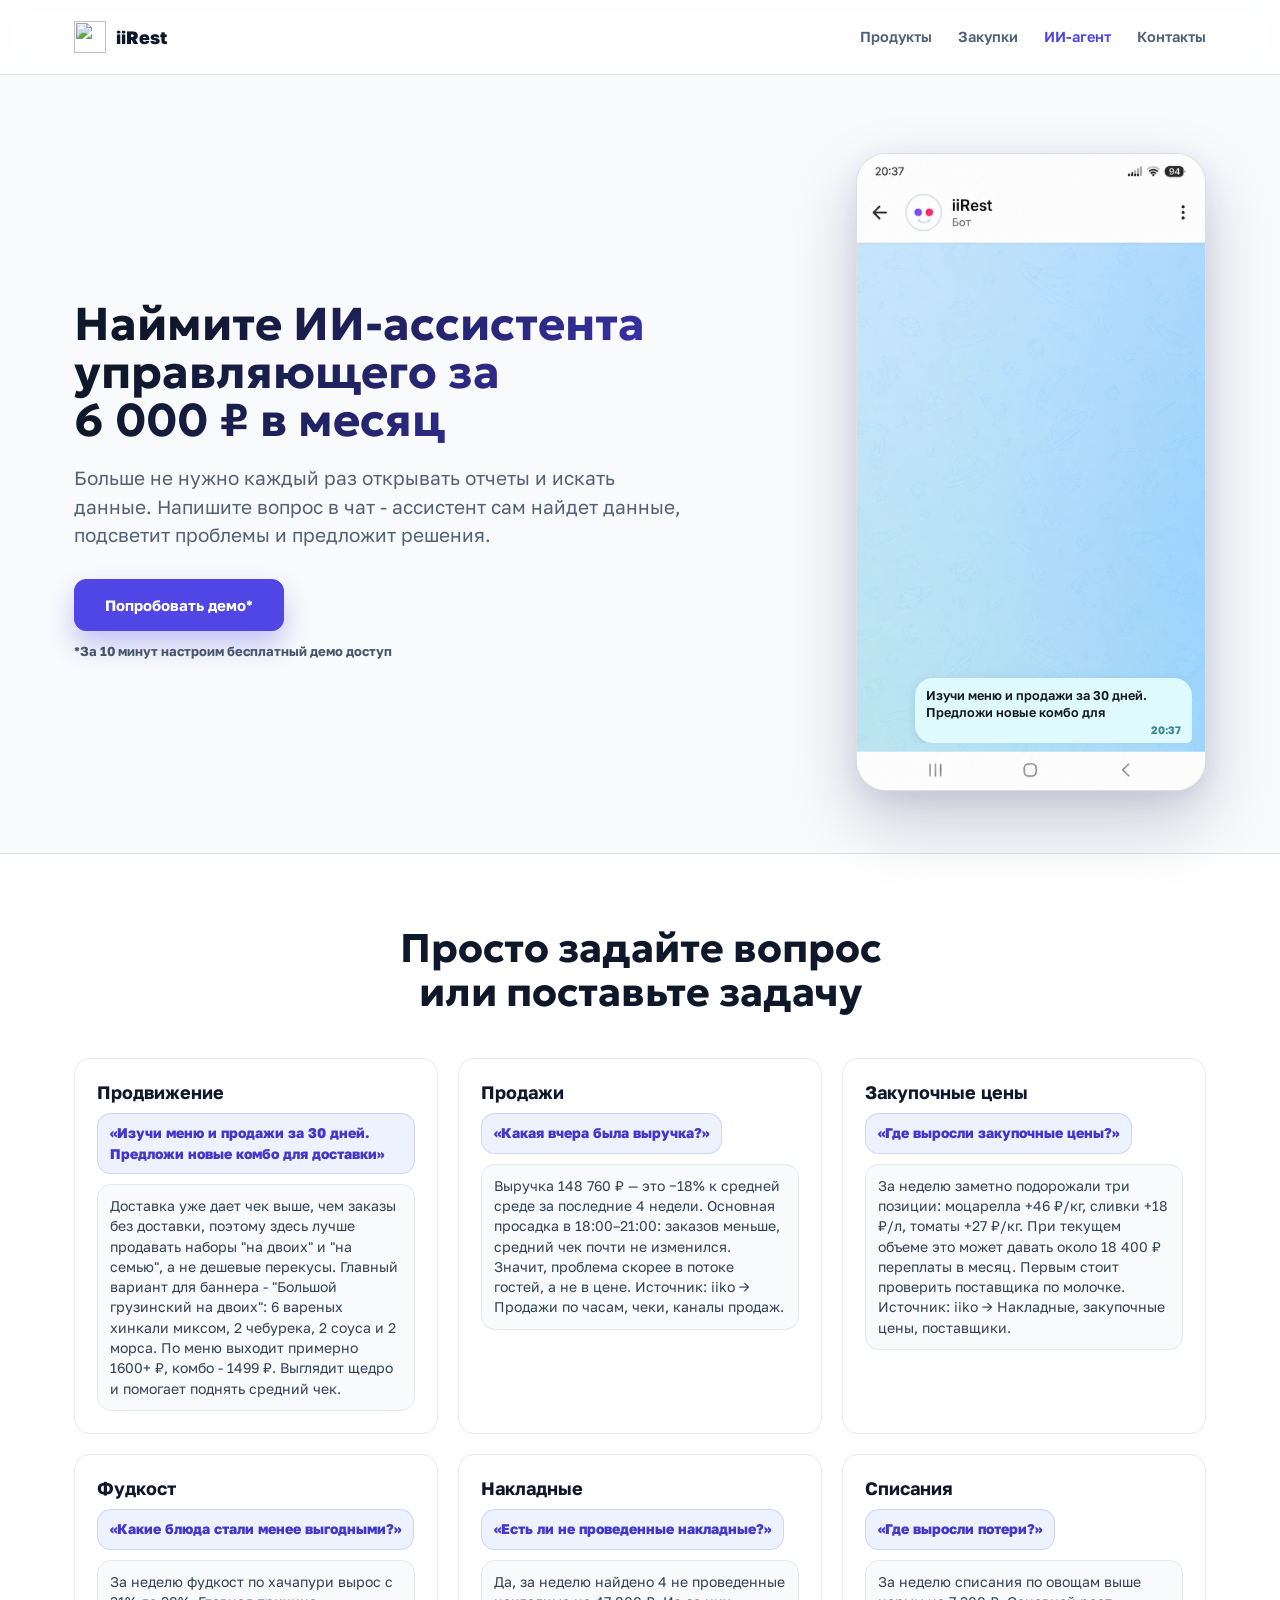
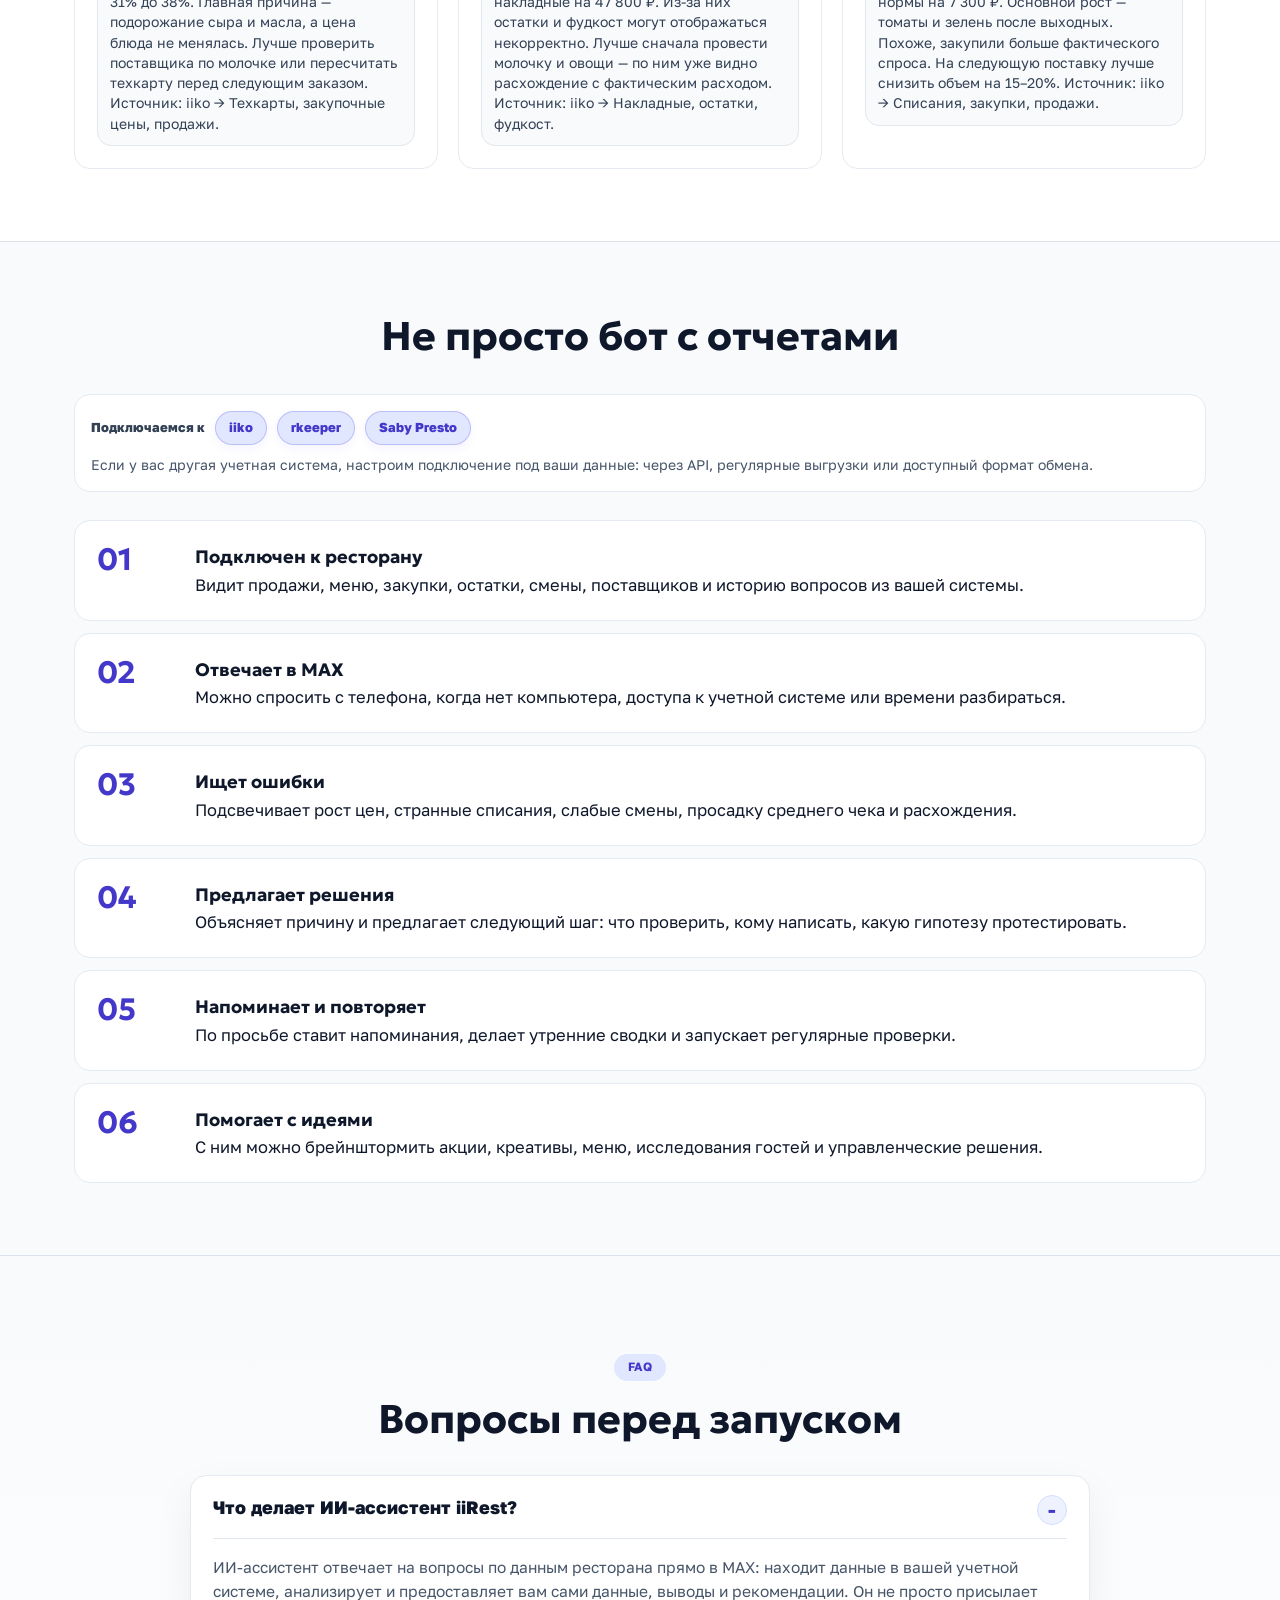
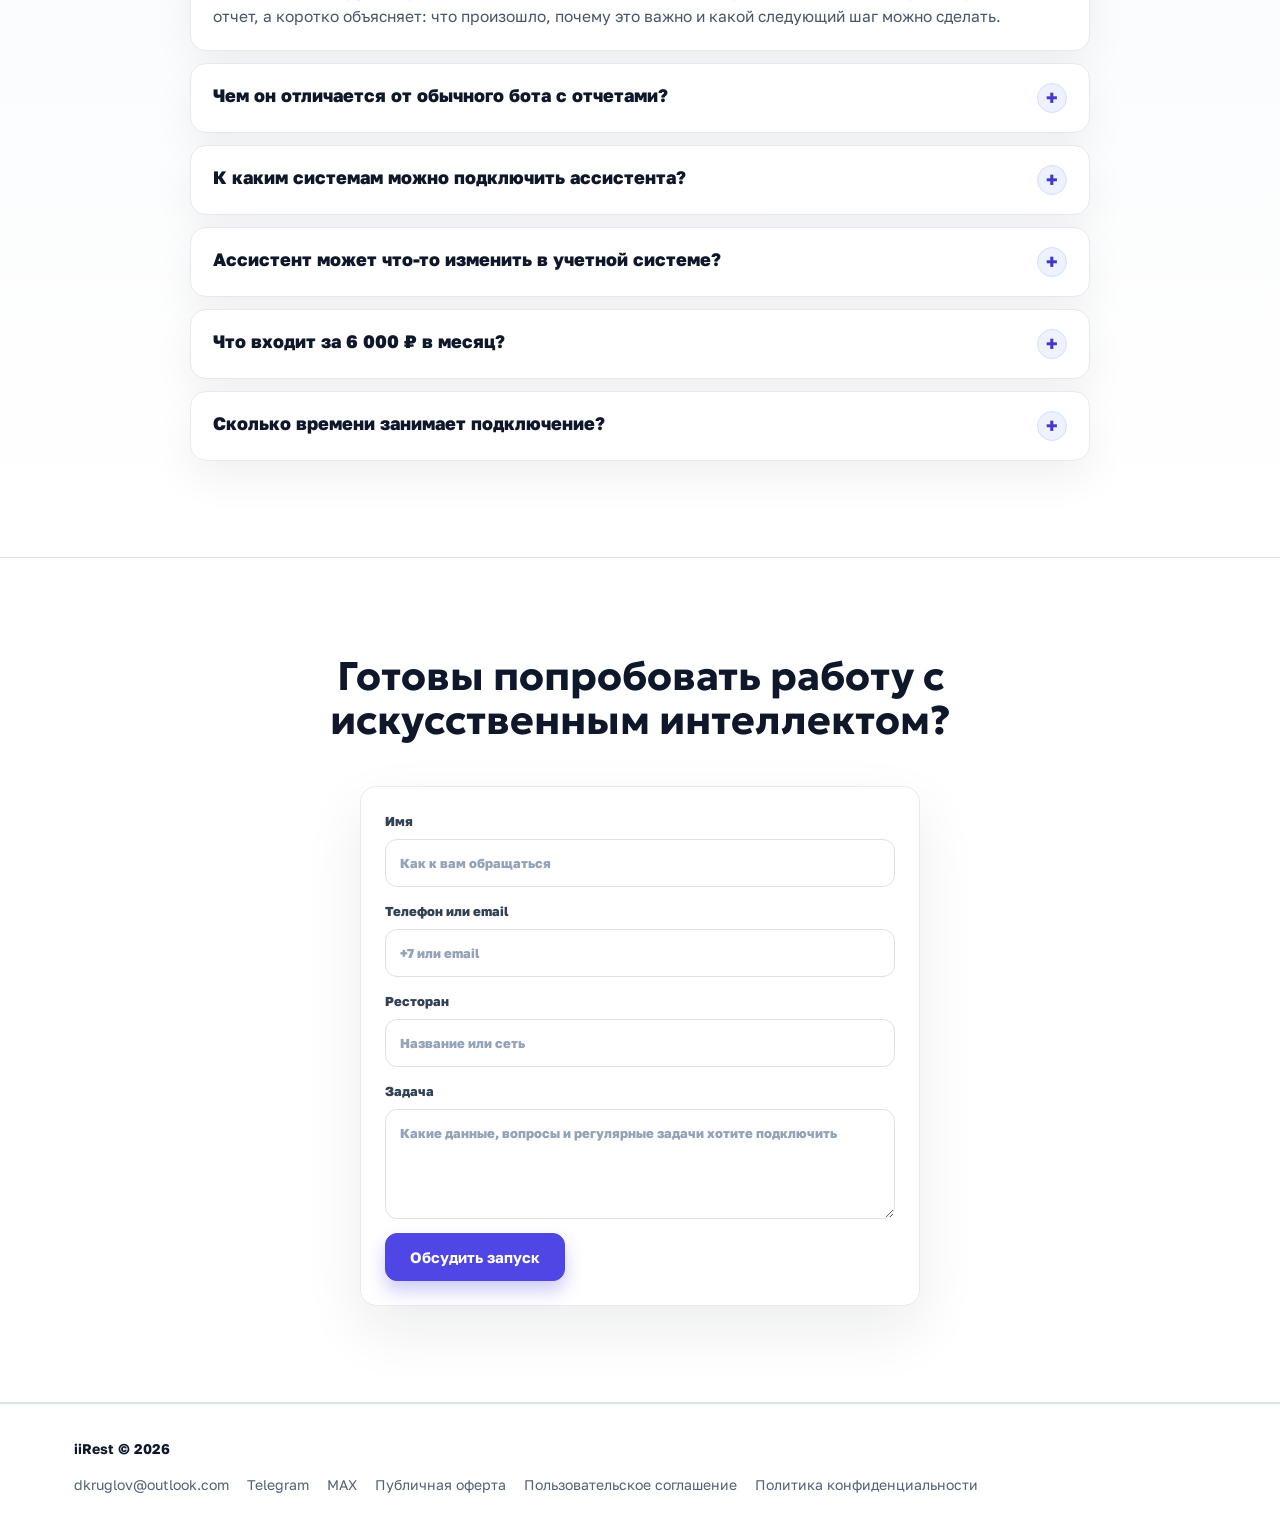
==== agent/index.html @ b2461955 "Wire lead forms to MAX webhook" ====
<!doctype html>
<html lang="ru">

<head>
  <meta charset="utf-8" />
  <meta name="viewport" content="width=device-width, initial-scale=1" />
  <meta name="description"
    content="ИИ-ассистент управляющего iiRest работает в MAX, подключается к данным ресторана, отвечает на вопросы, ищет ошибки, напоминает о задачах и помогает с решениями." />
  <meta name="theme-color" content="#4f46e5" />
  <meta name="robots" content="index,follow,max-snippet:-1,max-image-preview:large,max-video-preview:-1" />
  <meta name="googlebot" content="index,follow,max-snippet:-1,max-image-preview:large,max-video-preview:-1" />
  <meta name="yandex" content="index,follow,max-snippet:-1,max-image-preview:large" />
  <link rel="canonical" href="https://iirest.ru/agent/" />
  <link rel="alternate" type="text/markdown" href="https://iirest.ru/llms.txt" title="LLMs (RU+EN)" />
  <link rel="alternate" type="text/markdown" href="https://iirest.ru/llms-en.txt" title="LLMs (EN)" />
  <link rel="alternate" hreflang="ru-RU" href="https://iirest.ru/agent/" />
  <link rel="alternate" hreflang="x-default" href="https://iirest.ru/agent/" />
  <link rel="icon" type="image/svg+xml" href="../favicon.svg" />
  <link rel="icon" type="image/png" href="../favicon.png" sizes="120x120" />
  <link rel="icon" type="image/x-icon" href="../favicon.ico" />
  <link rel="preconnect" href="https://fonts.googleapis.com" />
  <link rel="preconnect" href="https://fonts.gstatic.com" crossorigin />
  <link rel="preload"
    href="https://fonts.googleapis.com/css2?family=Geologica:wght@500;600;700;800&family=Golos+Text:wght@400;500;600;700;800&display=swap"
    as="style" />
  <link
    href="https://fonts.googleapis.com/css2?family=Geologica:wght@500;600;700;800&family=Golos+Text:wght@400;500;600;700;800&display=swap"
    rel="stylesheet" media="print" onload="this.media='all'" />
  <noscript>
    <link
      href="https://fonts.googleapis.com/css2?family=Geologica:wght@500;600;700;800&family=Golos+Text:wght@400;500;600;700;800&display=swap"
      rel="stylesheet" />
  </noscript>
  <link rel="stylesheet" href="../site.css" />
  <link rel="stylesheet" href="agent.css?v=20260608-faq" />

  <meta property="og:type" content="website" />
  <meta property="og:site_name" content="iiRest" />
  <meta property="og:locale" content="ru_RU" />
  <meta property="og:title" content="ИИ-ассистент управляющего за 6 000 ₽ в месяц — iiRest" />
  <meta property="og:description"
    content="Ассистент в MAX подключается к данным ресторана, отвечает на вопросы, ищет ошибки, напоминает о задачах и предлагает решения." />
  <meta property="og:url" content="https://iirest.ru/agent/" />
  <meta property="og:image" content="https://iirest.ru/Screenshots/Max.png" />
  <meta property="og:image:type" content="image/png" />
  <meta property="og:image:alt" content="Переписка с ресторанным агентом iiRest в MAX" />
  <meta name="twitter:card" content="summary_large_image" />
  <meta name="twitter:title" content="ИИ-ассистент управляющего за 6 000 ₽ в месяц — iiRest" />
  <meta name="twitter:description"
    content="ИИ-ассистент в MAX отвечает по данным ресторана, ищет отклонения и помогает принимать решения." />
  <meta name="twitter:image" content="https://iirest.ru/Screenshots/Max.png" />

  <title>ИИ-ассистент управляющего за 6 000 ₽ в месяц — iiRest</title>

  <script type="application/ld+json">
  {
    "@context": "https://schema.org",
    "@type": "SoftwareApplication",
    "name": "iiRest AI Assistant",
    "applicationCategory": "BusinessApplication",
    "operatingSystem": "Web",
    "inLanguage": "ru-RU",
    "url": "https://iirest.ru/agent/",
    "description": "ИИ-ассистент управляющего для ресторана: работает в MAX, подключается к данным ресторана, отвечает на вопросы, ищет ошибки, напоминает о задачах и предлагает решения.",
    "publisher": {
      "@type": "Organization",
      "name": "iiRest",
      "url": "https://iirest.ru/"
    }
  }
  </script>
</head>

<body class="agent-page">
  <header class="site-header" data-header>
    <div class="container nav">
      <a class="brand" href="../index.html" aria-label="iiRest">
        <img src="../logo.svg" alt="" width="32" height="32" decoding="async" />
        iiRest
      </a>

      <nav class="menu" aria-label="Основная навигация">
        <a href="../index.html">Продукты</a>
        <a href="../zakupki/index.html">Закупки</a>
        <a href="index.html" aria-current="page">ИИ-агент</a>
        <a href="../contact/index.html">Контакты</a>
      </nav>

    </div>
  </header>

  <main>
    <section class="hero" id="top">
      <div class="container hero-grid">
        <div class="hero-copy reveal">
          <h1 class="hero-title">Наймите ИИ&#8209;ассистента управляющего за 6 000 ₽ в месяц</h1>
          <p class="lead">Больше не нужно каждый раз открывать отчеты и искать данные. Напишите вопрос в чат - ассистент
            сам найдет данные, подсветит проблемы и предложит решения.</p>
          <div class="hero-actions">
            <a class="btn primary" href="#contact">Попробовать демо*</a>
          </div>
          <p class="hero-demo-note">*За 10 минут настроим бесплатный демо доступ</p>
        </div>

        <div class="hero-visual reveal" aria-label="Пример переписки с агентом в MAX">
          <figure class="agent-max-shot">
            <div class="agent-max-screen">
              <img src="../Screenshots/Max.png" alt="Чат MAX с ботом iiRest" width="929" height="1693" decoding="async"
                fetchpriority="high" />
              <div class="max-chat-overlay" data-max-chat-demo aria-label="Пример диалога с ресторанным агентом">
                <div class="max-chat-thread" data-max-chat-thread>
                  <div class="max-chat-bubble max-chat-bubble-user is-visible">
                    Изучи меню и продажи за 30 дней. Предложи новые комбо для доставки
                    <span>20:37</span>
                  </div>
                  <div class="max-chat-bubble max-chat-bubble-agent is-visible">
                    Доставка уже дает чек выше, чем заказы без доставки, поэтому здесь лучше продавать наборы "на двоих" и "на семью", а не дешевые перекусы. Главный вариант для баннера - "Большой грузинский на двоих": 6 вареных хинкали миксом, 2 чебурека, 2 соуса и 2 морса. По меню выходит примерно 1600+ ₽, комбо - 1499 ₽. Выглядит щедро и помогает поднять средний чек.
                    <span>20:38</span>
                  </div>
                </div>
              </div>
            </div>
          </figure>
        </div>
      </div>
    </section>

    <section class="section alt compact" id="questions">
      <div class="container">
        <div class="section-header reveal">
          <h2>Просто задайте вопрос или поставьте задачу</h2>
        </div>

        <div class="agent-question-grid">
          <article class="use-item agent-chat-example reveal">
            <h3>Продвижение</h3>
            <p class="chat-prompt">«Изучи меню и продажи за 30 дней. Предложи новые комбо для доставки»</p>
            <p class="chat-answer">Доставка уже дает чек выше, чем заказы без доставки, поэтому здесь лучше продавать
              наборы "на двоих" и "на семью", а не дешевые перекусы. Главный вариант для баннера - "Большой грузинский
              на двоих": 6 вареных хинкали миксом, 2 чебурека, 2 соуса и 2 морса. По меню выходит примерно 1600+ ₽,
              комбо - 1499 ₽. Выглядит щедро и помогает поднять средний чек.</p>
          </article>
          <article class="use-item agent-chat-example reveal">
            <h3>Продажи</h3>
            <p class="chat-prompt">«Какая вчера была выручка?»</p>
            <p class="chat-answer">Выручка 148 760 ₽ — это −18% к средней среде за последние 4 недели. Основная
              просадка в 18:00–21:00: заказов меньше, средний чек почти не изменился. Значит, проблема скорее в потоке
              гостей, а не в цене. Источник: iiko → Продажи по часам, чеки, каналы продаж.</p>
          </article>
          <article class="use-item agent-chat-example reveal">
            <h3>Закупочные цены</h3>
            <p class="chat-prompt">«Где выросли закупочные цены?»</p>
            <p class="chat-answer">За неделю заметно подорожали три позиции: моцарелла +46 ₽/кг, сливки +18 ₽/л, томаты
              +27 ₽/кг. При текущем объеме это может давать около 18 400 ₽ переплаты в месяц. Первым стоит проверить
              поставщика по молочке. Источник: iiko → Накладные, закупочные цены, поставщики.</p>
          </article>
          <article class="use-item agent-chat-example reveal">
            <h3>Фудкост</h3>
            <p class="chat-prompt">«Какие блюда стали менее выгодными?»</p>
            <p class="chat-answer">За неделю фудкост по хачапури вырос с 31% до 38%. Главная причина — подорожание сыра
              и масла, а цена блюда не менялась. Лучше проверить поставщика по молочке или пересчитать техкарту перед
              следующим заказом. Источник: iiko → Техкарты, закупочные цены, продажи.</p>
          </article>
          <article class="use-item agent-chat-example reveal">
            <h3>Накладные</h3>
            <p class="chat-prompt">«Есть ли не проведенные накладные?»</p>
            <p class="chat-answer">Да, за неделю найдено 4 не проведенные накладные на 47 800 ₽. Из-за них остатки и
              фудкост могут отображаться некорректно. Лучше сначала провести молочку и овощи — по ним уже видно
              расхождение с фактическим расходом. Источник: iiko → Накладные, остатки, фудкост.</p>
          </article>
          <article class="use-item agent-chat-example reveal">
            <h3>Списания</h3>
            <p class="chat-prompt">«Где выросли потери?»</p>
            <p class="chat-answer">За неделю списания по овощам выше нормы на 7 300 ₽. Основной рост — томаты и зелень
              после выходных. Похоже, закупили больше фактического спроса. На следующую поставку лучше снизить объем на
              15–20%. Источник: iiko → Списания, закупки, продажи.</p>
          </article>
        </div>
      </div>
    </section>

    <section class="section compact" id="how">
      <div class="container">
        <div class="section-head reveal">
          <h2>Не просто бот с отчетами</h2>
        </div>

        <div class="integration-strip reveal" aria-label="Интеграции с ресторанными системами">
          <span class="integration-label">Подключаемся к</span>
          <span class="tag blue">iiko</span>
          <span class="tag blue">rkeeper</span>
          <span class="tag blue">Saby Presto</span>
          <p>Если у вас другая учетная система, настроим подключение под ваши данные: через API, регулярные выгрузки
            или доступный формат обмена.</p>
        </div>

        <div class="timeline">
          <article class="timeline-step reveal">
            <strong>01</strong>
            <div>
              <h3>Подключен к ресторану</h3>
              <p>Видит продажи, меню, закупки, остатки, смены, поставщиков и историю вопросов из вашей системы.</p>
            </div>
          </article>
          <article class="timeline-step reveal">
            <strong>02</strong>
            <div>
              <h3>Отвечает в MAX</h3>
              <p>Можно спросить с телефона, когда нет компьютера, доступа к учетной системе или времени разбираться.</p>
            </div>
          </article>
          <article class="timeline-step reveal">
            <strong>03</strong>
            <div>
              <h3>Ищет ошибки</h3>
              <p>Подсвечивает рост цен, странные списания, слабые смены, просадку среднего чека и расхождения.</p>
            </div>
          </article>
          <article class="timeline-step reveal">
            <strong>04</strong>
            <div>
              <h3>Предлагает решения</h3>
              <p>Объясняет причину и предлагает следующий шаг: что проверить, кому написать, какую гипотезу протестировать.</p>
            </div>
          </article>
          <article class="timeline-step reveal">
            <strong>05</strong>
            <div>
              <h3>Напоминает и повторяет</h3>
              <p>По просьбе ставит напоминания, делает утренние сводки и запускает регулярные проверки.</p>
            </div>
          </article>
          <article class="timeline-step reveal">
            <strong>06</strong>
            <div>
              <h3>Помогает с идеями</h3>
              <p>С ним можно брейнштормить акции, креативы, меню, исследования гостей и управленческие решения.</p>
            </div>
          </article>
        </div>
      </div>
    </section>

    <section class="section agent-faq-section" id="faq">
      <div class="container agent-faq-grid">
        <div class="agent-faq-head reveal">
          <span class="eyebrow">FAQ</span>
          <h2>Вопросы перед запуском</h2>
        </div>

        <div class="agent-faq-list">
          <details class="agent-faq-item reveal" open>
            <summary>Что делает ИИ-ассистент iiRest?</summary>
            <p>ИИ-ассистент отвечает на вопросы по данным ресторана прямо в MAX: находит данные в вашей учетной системе, анализирует и предоставляет вам сами данные, выводы и рекомендации. Он не просто присылает отчет, а коротко объясняет: что произошло, почему это важно и какой следующий шаг можно сделать.</p>
          </details>

          <details class="agent-faq-item reveal">
            <summary>Чем он отличается от обычного бота с отчетами?</summary>
            <p>Обычный бот отправляет заранее настроенные отчеты. ИИ-ассистент работает в формате диалога: можно спросить простыми словами, уточнить детали, попросить сравнить периоды, найти причину просадки или напомнить проверить задачу позже.</p>
          </details>

          <details class="agent-faq-item reveal">
            <summary>К каким системам можно подключить ассистента?</summary>
            <p>Быстрее всего запускаем с iiko, r_keeper, Saby Presto. Возможно подключение к любым другим системам, если есть API и доступный формат обмена данными.</p>
          </details>

          <details class="agent-faq-item reveal">
            <summary>Ассистент может что-то изменить в учетной системе?</summary>
            <p>На старте - нет. Мы запускаем ассистента в безопасном read-only режиме: он читает данные, отвечает на вопросы, показывает источники и предлагает действия, но не может ничего менять.</p>
          </details>

          <details class="agent-faq-item reveal">
            <summary>Что входит за 6 000 ₽ в месяц?</summary>
            <p>В цену включено подключение одного ресторана к одному аккаунту в мессенджере MAX. Условия для подключения нескольких точек, аккаунтов или других мессенджеров обсуждаются отдельно.</p>
          </details>

          <details class="agent-faq-item reveal">
            <summary>Сколько времени занимает подключение?</summary>
            <p>Для систем iiko, r_keeper, Saby Presto ваш ассистент будет готов к работе через 10 минут.</p>
          </details>
        </div>
      </div>
    </section>

    <section class="section alt" id="contact">
      <div class="container agent-contact-grid">
        <div class="agent-contact-copy reveal">
          <h2>Готовы попробовать работу с искусственным интеллектом?</h2>
        </div>

        <form class="agent-contact-form reveal" data-contact-form data-lead-form data-form="agent">
          <label>
            Имя
            <input type="text" name="name" autocomplete="name" placeholder="Как к вам обращаться" />
          </label>
          <label>
            Телефон или email
            <input type="text" name="contact" autocomplete="email" placeholder="+7 или email" required />
          </label>
          <label>
            Ресторан
            <input type="text" name="company" autocomplete="organization" placeholder="Название или сеть" />
          </label>
          <label>
            Задача
            <textarea name="message" rows="4" placeholder="Какие данные, вопросы и регулярные задачи хотите подключить"></textarea>
          </label>
          <button class="btn primary" type="submit">Обсудить запуск</button>
        </form>
      </div>
    </section>
  </main>

  <footer class="site-footer">
    <div class="container footer-grid">
      <div class="footer-brand"><strong>iiRest</strong> © 2026</div>
      <div class="footer-links">
        <a href="mailto:dkruglov@outlook.com">dkruglov@outlook.com</a>
        <a href="https://t.me/tabascoden" target="_blank" rel="noopener noreferrer">Telegram</a>
        <a href="https://max.ru/u/f9LHodD0cOJpI81NPVc5_l0T62eCSPDfkmxLUmDs4HoEdcl6RTxsCxSdbXw" target="_blank"
          rel="noopener noreferrer">MAX</a>
        <a href="https://app.iirest.ru/legal/public-offer" target="_blank" rel="noopener noreferrer">Публичная
          оферта</a>
        <a href="https://app.iirest.ru/legal/user-agreement" target="_blank"
          rel="noopener noreferrer">Пользовательское соглашение</a>
        <a href="https://app.iirest.ru/legal/privacy-policy" target="_blank" rel="noopener noreferrer">Политика
          конфиденциальности</a>
      </div>
    </div>
  </footer>

  <div class="toast" role="status" aria-live="polite" hidden data-toast></div>

  <script src="agent.js?v=20260608-faq-accordion" defer></script>
</body>

</html>
---- site.css ----
:root {
  --font-display: "Geologica", system-ui, -apple-system, BlinkMacSystemFont, "Segoe UI", sans-serif;
  --font-text: "Golos Text", system-ui, -apple-system, BlinkMacSystemFont, "Segoe UI", sans-serif;
  --paper: #f8fafc;
  --paper-accent: #eef2ff;
  --cream: #ffffff;
  --ink: #0f172a;
  --muted: #475569;
  --line: #dbe2ea;
  --primary: #4f46e5;
  --primary-dark: #4338ca;
  --mint: #e0e7ff;
  --soft-green: #dcfce7;
  --success: #16a34a;
  --warning: #dc2626;
  --danger: #dc2626;
  --radius-lg: 24px;
  --radius-md: 16px;
  --border-soft: #e5eaf2;
  --bg-soft: #f7f9fc;
  --text-main: #111827;
  --text-muted: #667085;
  --accent: var(--primary);
  --shadow-sm: 0 4px 10px rgba(15, 23, 42, 0.07);
  --shadow: 0 20px 44px rgba(79, 70, 229, 0.14);
  --radius: 22px;
  --max: 1180px;
}

* {
  box-sizing: border-box;
}

html {
  scroll-behavior: smooth;
  overflow-x: hidden;
}

section[id] {
  scroll-margin-top: 94px;
}

body {
  margin: 0;
  color: var(--ink);
  font-family: var(--font-text);
  font-size: 16.5px;
  line-height: 1.58;
  font-weight: 400;
  letter-spacing: 0;
  text-rendering: optimizeLegibility;
  -webkit-font-smoothing: antialiased;
  overflow-x: hidden;
  background: var(--paper);
}

a {
  color: inherit;
  text-decoration: none;
}

img {
  display: block;
  max-width: 100%;
  height: auto;
}

.sr-only {
  position: absolute;
  width: 1px;
  height: 1px;
  padding: 0;
  margin: -1px;
  overflow: hidden;
  clip: rect(0, 0, 0, 0);
  white-space: nowrap;
  border: 0;
}

button,
input,
textarea {
  font: inherit;
}

h1,
h2,
h3,
p {
  margin: 0;
}

h1,
h2,
h3,
.hero-title,
.section-header h2,
.result-summary strong,
.metric-value,
.price,
.pricing-price,
.type-display {
  font-family: var(--font-display);
  font-weight: 700;
  letter-spacing: 0;
  text-wrap: balance;
}

p,
li {
  hyphens: none;
  overflow-wrap: normal;
  word-break: normal;
}

.metric-value,
.result-summary strong,
.price,
.pricing-price,
td,
th {
  font-variant-numeric: tabular-nums;
  font-feature-settings: "tnum" 1, "lnum" 1;
}

.container {
  max-width: var(--max);
  margin: 0 auto;
  padding: 0 24px;
}

.section {
  padding: 96px 0;
}

.section.compact {
  padding: 72px 0;
}

.section.alt {
  border-top: 1px solid var(--line);
  border-bottom: 1px solid var(--line);
  background: #fff;
}

.section-header {
  max-width: 760px;
  margin: 0 auto 44px;
  text-align: center;
}

.section-header h2 {
  margin: 0 0 14px;
  font-size: 40px;
  line-height: 1.1;
}

.section-header p {
  max-width: 700px;
  margin: 0 auto;
  color: var(--muted);
  font-size: 18px;
  line-height: 1.56;
}

.section-head {
  display: grid;
  grid-template-columns: minmax(0, 0.82fr) minmax(300px, 0.5fr);
  gap: 36px;
  align-items: end;
  margin-bottom: 34px;
}

.section-head h2 {
  max-width: 760px;
  font-size: 40px;
  line-height: 1.1;
}

.section-head p {
  color: var(--muted);
  font-size: 18px;
  line-height: 1.56;
}

.eyebrow {
  display: inline-flex;
  align-items: center;
  width: fit-content;
  padding: 6px 14px;
  border-radius: 999px;
  background: var(--mint);
  color: var(--primary-dark);
  font-size: 12px;
  line-height: 1.2;
  font-weight: 700;
  letter-spacing: 0;
  text-transform: uppercase;
}

.btn {
  display: inline-flex;
  align-items: center;
  justify-content: center;
  gap: 8px;
  border-radius: 12px;
  padding: 14px 24px;
  border: 1px solid transparent;
  font-family: var(--font-text);
  font-size: 15px;
  line-height: 1.2;
  font-weight: 700;
  white-space: nowrap;
  cursor: pointer;
  transition: transform 0.2s ease, box-shadow 0.2s ease, background-color 0.2s ease, border-color 0.2s ease, color 0.2s ease;
}

.btn.primary {
  color: #fff;
  border-color: var(--primary);
  background: var(--primary);
  box-shadow: 0 10px 18px rgba(79, 70, 229, 0.28);
}

.btn.primary:hover {
  background: var(--primary-dark);
  transform: translateY(-1px);
}

.btn.secondary {
  border-color: var(--line);
  background: #fff;
  color: var(--ink);
}

.btn.secondary:hover {
  border-color: #b9c5d4;
  background: #f8fbff;
}

.btn.ghost {
  border-color: #ccd6e4;
  background: transparent;
  color: #334155;
}

.site-header {
  position: sticky;
  top: 0;
  z-index: 80;
  border-bottom: 1px solid rgba(219, 226, 234, 0.9);
  background: rgba(255, 255, 255, 0.82);
  backdrop-filter: blur(12px);
}

.nav {
  display: flex;
  align-items: center;
  justify-content: space-between;
  gap: 20px;
  min-height: 74px;
}

.brand {
  display: flex;
  align-items: center;
  gap: 10px;
  color: var(--ink);
  white-space: nowrap;
  font-family: var(--font-text);
  font-size: 18px;
  font-weight: 800;
  letter-spacing: 0;
}

.brand img {
  width: 32px;
  height: 32px;
}

.menu {
  display: flex;
  align-items: center;
  gap: 26px;
  color: #526176;
  font-family: var(--font-text);
  font-size: 14.5px;
  font-weight: 600;
}

.menu a {
  white-space: nowrap;
}

.menu a:hover,
.menu a[aria-current="page"] {
  color: var(--primary);
}

.nav-actions {
  display: flex;
  align-items: center;
  flex-shrink: 0;
  gap: 8px;
}

.nav-actions .btn {
  padding: 10px 14px;
  border-radius: 10px;
  font-size: 14px;
  font-weight: 700;
}

.hero {
  padding: 78px 0 54px;
}

.hero-grid {
  display: grid;
  grid-template-columns: minmax(0, 1fr) minmax(340px, 420px);
  gap: 36px;
  align-items: center;
}

.hero-copy {
  max-width: 700px;
}

.hero-simple {
  display: block;
}

.hero-simple .hero-title {
  max-width: 1080px;
  text-wrap: balance;
}

.hero-simple .lead {
  max-width: 920px;
}

.hero-products {
  margin-top: 30px;
}

.products-hero {
  padding-top: 70px;
}

.products-hero .hero-products {
  margin-top: 32px;
}

.home-product-grid {
  align-items: stretch;
}

.hero-products .product-card {
  min-height: 360px;
}

.product-showcase {
  min-height: 430px;
  padding: 32px;
  border-color: rgba(79, 70, 229, 0.24);
  background:
    linear-gradient(180deg, #ffffff 0%, #f8fafc 100%);
}

.product-showcase h3 {
  max-width: 520px;
  font-size: 32px;
}

.product-showcase p {
  max-width: 560px;
  font-size: 16px;
}

.product-card-link {
  position: relative;
  color: inherit;
  cursor: pointer;
  transition: transform 0.2s ease, border-color 0.2s ease, box-shadow 0.2s ease, background 0.2s ease;
}

.product-card-link:hover,
.product-card-link:focus-visible {
  border-color: rgba(79, 70, 229, 0.58);
  background:
    linear-gradient(180deg, #ffffff 0%, #f3f6ff 100%);
  box-shadow: 0 30px 70px rgba(15, 23, 42, 0.13);
  transform: translateY(-4px);
}

.product-card-link:focus-visible {
  outline: 3px solid rgba(79, 70, 229, 0.28);
  outline-offset: 4px;
}

.home-product-grid .product-meta {
  gap: 10px;
}

.home-product-grid .tag {
  min-height: 38px;
  padding: 8px 15px;
  border-color: rgba(67, 56, 202, 0.28);
  background: #ffffff;
  color: #1e293b;
  font-size: 14px;
  box-shadow: 0 12px 24px rgba(79, 70, 229, 0.12);
}

.home-product-grid .tag:first-child {
  border-color: rgba(79, 70, 229, 0.44);
  background: linear-gradient(180deg, #eef2ff 0%, #ffffff 100%);
  color: #312e81;
}

.product-card-cta {
  display: inline-flex;
  align-items: center;
  width: fit-content;
  margin-top: auto;
  color: var(--primary-dark);
  font-size: 14px;
  font-weight: 800;
  line-height: 1.2;
}

.product-card-cta::after {
  margin-left: 7px;
  content: "→";
  transition: transform 0.2s ease;
}

.product-card-link:hover .product-card-cta::after,
.product-card-link:focus-visible .product-card-cta::after {
  transform: translateX(3px);
}

.hero-title,
.hero h1 {
  margin: 16px 0 0;
  max-width: 780px;
  font-size: 46px;
  line-height: 1.05;
  background: linear-gradient(130deg, #0f172a 15%, #4338ca 95%);
  -webkit-background-clip: text;
  background-clip: text;
  -webkit-text-fill-color: transparent;
}

.hero .lead,
.hero p.hero-lead {
  margin: 20px 0 0;
  max-width: 640px;
  color: #526176;
  font-family: var(--font-text);
  font-size: 19px;
  font-weight: 400;
  line-height: 1.48;
}

.hero .hero-simple .lead {
  max-width: 920px;
}

.hero-actions {
  display: flex;
  align-items: center;
  flex-wrap: wrap;
  gap: 14px 12px;
  margin: 30px 0 12px;
}

.hero-actions .btn {
  min-width: 180px;
  min-height: 52px;
}

.hero-actions .btn.primary {
  min-width: 210px;
  box-shadow: 0 14px 26px rgba(79, 70, 229, 0.3);
}

.hero-note {
  margin: 0;
  color: #708196;
  font-size: 14px;
  font-weight: 600;
}

.hero-chips {
  display: flex;
  flex-wrap: wrap;
  gap: 10px;
  margin-top: 22px;
  max-width: 620px;
}

.hero-chip,
.tag,
.product-label,
.pricing-badge {
  display: inline-flex;
  align-items: center;
  min-height: 34px;
  padding: 7px 13px;
  border: 1px solid #d4ddff;
  border-radius: 999px;
  background: #fff;
  color: #334155;
  font-size: 13px;
  font-weight: 800;
  line-height: 1.2;
  box-shadow: 0 4px 10px rgba(79, 70, 229, 0.06);
}

.tag.green,
.label-live {
  border-color: rgba(22, 163, 74, 0.22);
  background: var(--soft-green);
  color: #166534;
}

.tag.blue,
.label-next {
  border-color: rgba(79, 70, 229, 0.25);
  background: var(--mint);
  color: var(--primary-dark);
}

.tag.warning {
  border-color: rgba(220, 38, 38, 0.2);
  background: #fef2f2;
  color: #991b1b;
}

.hero-result-card,
.agent-console {
  width: 100%;
  max-width: 420px;
  justify-self: end;
  padding: 26px;
  border: 1px solid rgba(79, 70, 229, 0.2);
  border-radius: var(--radius-lg);
  background: #fff;
  box-shadow: 0 24px 60px rgba(15, 23, 42, 0.08);
}

.result-card-head,
.console-top {
  padding-bottom: 14px;
  border-bottom: 1px solid #e2e8f0;
}

.result-kicker,
.console-state {
  margin: 0;
  color: #334155;
  font-family: var(--font-text);
  font-size: 12px;
  line-height: 1.2;
  font-weight: 700;
  letter-spacing: 0;
  text-transform: uppercase;
}

.result-rows,
.console-body {
  display: grid;
  gap: 12px;
  margin: 18px 0;
}

.result-row,
.agent-task,
.chat-line {
  display: flex;
  align-items: center;
  justify-content: space-between;
  gap: 18px;
  padding: 13px 15px;
  border: 1px solid #e2e8f0;
  border-radius: 14px;
  background: #fff;
}

.result-row span,
.agent-task small,
.chat-line span {
  color: #64748b;
  font-size: 13px;
  line-height: 1.3;
  font-weight: 600;
}

.result-row strong,
.agent-task strong,
.chat-line strong {
  color: #0f172a;
  font-family: var(--font-text);
  font-size: 18px;
  line-height: 1.15;
  font-weight: 700;
  white-space: nowrap;
}

.result-row-positive {
  border-color: rgba(22, 163, 74, 0.22);
  background: #f0fdf4;
}

.result-row-positive strong {
  color: var(--success);
}

.result-row-warning {
  border-color: rgba(220, 38, 38, 0.22);
  background: #fef2f2;
}

.result-row-warning strong {
  color: var(--warning);
}

.result-summary {
  display: grid;
  gap: 7px;
  padding: 22px 18px;
  border: 1px solid rgba(220, 38, 38, 0.28);
  border-radius: var(--radius-md);
  background: #fef2f2;
  box-shadow: 0 12px 22px rgba(220, 38, 38, 0.1);
}

.result-summary.primary {
  border-color: rgba(79, 70, 229, 0.28);
  background: #eef2ff;
  box-shadow: 0 12px 22px rgba(79, 70, 229, 0.1);
}

.result-summary span {
  color: #991b1b;
  font-family: var(--font-text);
  font-size: 14px;
  line-height: 1.25;
  font-weight: 700;
  text-transform: lowercase;
}

.result-summary.primary span {
  color: var(--primary-dark);
}

.result-summary strong {
  color: var(--warning);
  font-size: 52px;
  line-height: 0.96;
  white-space: nowrap;
}

.result-summary.primary strong {
  color: var(--primary-dark);
}

.result-footer {
  display: grid;
  gap: 5px;
  padding-top: 16px;
  border-top: 1px solid #e2e8f0;
  color: #475569;
  font-size: 12.5px;
  font-weight: 600;
  line-height: 1.35;
}

.metric-row {
  display: grid;
  grid-template-columns: repeat(3, 1fr);
  gap: 10px;
  margin-top: 14px;
}

.metric {
  padding: 15px;
  border: 1px solid var(--border-soft);
  border-radius: 14px;
  background: #fff;
}

.metric span {
  display: block;
  color: var(--muted);
  font-size: 13px;
  font-weight: 600;
}

.metric-value {
  margin-top: 3px;
  color: var(--ink);
  font-size: 20px;
  line-height: 1.12;
}

.metric.is-success .metric-value {
  color: var(--success);
}

.metric.is-warning .metric-value {
  color: var(--warning);
}

.product-grid,
.upcoming-grid,
.use-grid,
.guardrail-grid,
.brandbook-grid,
.map-grid {
  display: grid;
  gap: 20px;
}

.product-grid {
  grid-template-columns: repeat(2, minmax(0, 1fr));
}

.upcoming-grid,
.guardrail-grid,
.brandbook-grid,
.map-grid {
  grid-template-columns: repeat(3, minmax(0, 1fr));
}

.home-upcoming-grid {
  grid-template-columns: repeat(2, minmax(0, 1fr));
}

.use-grid {
  grid-template-columns: repeat(4, minmax(0, 1fr));
}

.product-card,
.upcoming-card,
.use-item,
.timeline-step,
.guardrail,
.brandbook-card,
.map-item,
.pricing-card {
  display: flex;
  flex-direction: column;
  gap: 12px;
  border: 1px solid var(--border-soft);
  border-radius: var(--radius-md);
  background: #fff;
  padding: 22px;
  box-shadow: none;
}

.product-card.featured,
.pricing-card.featured {
  border-color: rgba(79, 70, 229, 0.38);
  box-shadow: 0 24px 60px rgba(15, 23, 42, 0.08);
}

.product-card h3,
.upcoming-card h3,
.use-item h3,
.guardrail h3,
.brandbook-card h3,
.map-item h3,
.pricing-card h3 {
  margin: 0;
  font-family: var(--font-text);
  font-size: 25px;
  font-weight: 700;
  line-height: 1.15;
}

.use-item h3,
.guardrail h3,
.brandbook-card h3,
.map-item h3 {
  font-size: 18px;
  line-height: 1.25;
}

.product-card p,
.upcoming-card p,
.use-item p,
.guardrail p,
.brandbook-card p,
.map-item p,
.pricing-card p {
  margin: 0;
  color: var(--muted);
  font-size: 15px;
  line-height: 1.52;
}

.product-card ul,
.upcoming-card ul,
.pricing-list,
.usage-list,
.voice-list {
  display: grid;
  gap: 9px;
  margin: 0;
  padding: 0;
  list-style: none;
}

.product-card li,
.upcoming-card li,
.pricing-list li,
.usage-list li {
  position: relative;
  padding-left: 18px;
  color: #334155;
  font-size: 15px;
  line-height: 1.52;
}

.product-card li::before,
.upcoming-card li::before,
.pricing-list li::before,
.usage-list li::before {
  position: absolute;
  left: 3px;
  top: -1px;
  color: var(--primary);
  font-weight: 700;
  content: "•";
}

.product-meta {
  display: flex;
  flex-wrap: wrap;
  gap: 8px;
}

.product-card .btn,
.upcoming-card .btn {
  width: fit-content;
  margin-top: auto;
}

.home-upcoming-actions {
  display: flex;
  justify-content: center;
  margin-top: 28px;
}

.contact-hero {
  padding: 72px 0 78px;
}

.contact-card {
  display: grid;
  grid-template-columns: minmax(0, 0.9fr) minmax(340px, 0.55fr);
  gap: 36px;
  align-items: center;
  padding: 32px;
  border: 1px solid rgba(79, 70, 229, 0.22);
  border-radius: var(--radius-lg);
  background: linear-gradient(180deg, #ffffff 0%, #f8fafc 100%);
  box-shadow: 0 24px 60px rgba(15, 23, 42, 0.08);
}

.contact-copy {
  display: grid;
  gap: 20px;
  max-width: 720px;
}

.contact-direct {
  display: grid;
  gap: 12px;
  max-width: 520px;
}

.contact-method {
  display: grid;
  gap: 5px;
  padding: 17px 18px;
  border: 1px solid var(--border-soft);
  border-radius: 16px;
  background: linear-gradient(180deg, #ffffff 0%, #f8fafc 100%);
  color: inherit;
  transition: border-color 0.2s ease, box-shadow 0.2s ease, transform 0.2s ease;
}

.contact-method:hover,
.contact-method:focus-visible {
  border-color: rgba(79, 70, 229, 0.46);
  box-shadow: 0 18px 34px rgba(79, 70, 229, 0.12);
  transform: translateY(-2px);
}

.contact-method span {
  color: var(--muted);
  font-size: 13px;
  font-weight: 700;
}

.contact-method strong {
  color: var(--ink);
  font-size: 18px;
  line-height: 1.25;
  overflow-wrap: anywhere;
}

.contact-method.is-primary {
  border-color: rgba(79, 70, 229, 0.34);
  background: linear-gradient(180deg, #eef2ff 0%, #ffffff 100%);
}

.contact-form {
  display: grid;
  gap: 15px;
  padding: 28px;
  border: 1px solid rgba(79, 70, 229, 0.16);
  border-radius: var(--radius-md);
  background: #fff;
  box-shadow: 0 18px 44px rgba(15, 23, 42, 0.07);
}

.contact-form label {
  display: grid;
  gap: 8px;
  color: #334155;
  font-size: 14px;
  font-weight: 700;
}

.contact-form input,
.contact-form textarea {
  width: 100%;
  border: 1px solid #dbe4ef;
  border-radius: 14px;
  background: #f8fafc;
  color: var(--ink);
  padding: 14px 15px;
  font: inherit;
  font-size: 15px;
  line-height: 1.35;
  outline: none;
  transition: border-color 0.2s ease, box-shadow 0.2s ease, background-color 0.2s ease;
}

.contact-form textarea {
  min-height: 138px;
  resize: vertical;
}

.contact-form input::placeholder,
.contact-form textarea::placeholder {
  color: #94a3b8;
}

.contact-form input:focus,
.contact-form textarea:focus {
  border-color: rgba(79, 70, 229, 0.55);
  background: #fff;
  box-shadow: 0 0 0 4px rgba(79, 70, 229, 0.1);
}

.contact-form .btn {
  width: fit-content;
}

.form-note {
  color: var(--muted);
  font-size: 13px;
  line-height: 1.45;
}

.lineup-board {
  display: grid;
  gap: 14px;
}

.lineup-card {
  display: grid;
  grid-template-columns: 1fr auto;
  gap: 18px;
  padding: 18px;
  border: 1px solid var(--border-soft);
  border-radius: var(--radius-md);
  background: #fff;
}

.lineup-card strong {
  display: block;
  margin-bottom: 6px;
  font-family: var(--font-text);
  font-size: 18px;
  line-height: 1.25;
  font-weight: 700;
}

.lineup-card p {
  color: var(--muted);
  font-size: 15px;
  line-height: 1.5;
}

.dashboard-strip,
.screen-frame {
  overflow: hidden;
  border: 1px solid var(--line);
  border-radius: var(--radius);
  background: #fff;
  box-shadow: var(--shadow);
}

.dashboard-strip {
  margin-top: 18px;
}

.dashboard-strip img,
.screen-frame img {
  width: 100%;
  aspect-ratio: 16 / 10;
  object-fit: cover;
  object-position: top left;
}

.split {
  display: grid;
  grid-template-columns: minmax(0, 0.9fr) minmax(420px, 1.1fr);
  gap: 46px;
  align-items: center;
}

.split h2 {
  font-size: 40px;
  line-height: 1.1;
}

.split p {
  margin-top: 18px;
  color: var(--muted);
  font-size: 18px;
  line-height: 1.56;
}

.timeline {
  display: grid;
  gap: 12px;
}

.timeline-step {
  display: grid;
  grid-template-columns: 78px 1fr;
  gap: 20px;
}

.timeline-step strong,
.map-index {
  color: var(--primary-dark);
  font-family: var(--font-display);
  font-size: 31px;
  line-height: 1.1;
}

.timeline-step h3 {
  font-size: 18px;
}

.cta-band {
  display: grid;
  grid-template-columns: 1fr auto;
  gap: 26px;
  align-items: center;
  padding: 32px;
  border: 1px solid rgba(79, 70, 229, 0.38);
  border-radius: var(--radius-lg);
  background: #fff;
  box-shadow: 0 24px 60px rgba(15, 23, 42, 0.08);
}

.cta-band h2 {
  font-size: 31px;
  line-height: 1.12;
}

.cta-band p {
  margin-top: 10px;
  color: var(--muted);
  font-size: 16px;
  line-height: 1.5;
}

.cta-actions {
  display: flex;
  flex-wrap: wrap;
  gap: 10px;
  justify-content: flex-end;
}

.site-footer {
  border-top: 1px solid var(--line);
  background: #fff;
  padding: 34px 0;
  color: #526176;
  font-size: 14px;
}

.footer-grid {
  display: grid;
  gap: 16px;
  justify-items: start;
}

.footer-brand {
  color: #0f172a;
  font-weight: 700;
}

.footer-links {
  display: flex;
  flex-wrap: wrap;
  gap: 14px 18px;
  line-height: 1.35;
}

.footer-links a:hover {
  color: var(--primary);
}

.agent-console {
  display: grid;
  gap: 0;
}

.console-top {
  display: flex;
  align-items: center;
  justify-content: space-between;
}

.console-top strong {
  font-family: var(--font-text);
  font-size: 18px;
  font-weight: 800;
}

.chat-line {
  display: grid;
  gap: 6px;
  justify-content: stretch;
}

.chat-line.agent {
  border-color: rgba(79, 70, 229, 0.2);
  background: #eef2ff;
}

.agent-task-list {
  display: grid;
  gap: 8px;
  padding-top: 0;
}

.agent-task {
  display: grid;
  grid-template-columns: auto 1fr auto;
}

.agent-task span:first-child {
  color: var(--primary);
  font-weight: 800;
}

.price {
  margin: 0;
  font-size: 31px;
  line-height: 1.1;
  color: var(--primary-dark);
}

.price-note {
  color: var(--muted);
  font-size: 14px;
  font-weight: 600;
}

.brandbook-page .hero {
  padding-bottom: 36px;
}

.brandbook-hero-grid,
.type-panel,
.voice-grid {
  display: grid;
  grid-template-columns: minmax(0, 0.95fr) minmax(0, 1.05fr);
  gap: 20px;
}

.brandbook-cover,
.type-sample {
  display: flex;
  flex-direction: column;
  justify-content: space-between;
  min-height: 360px;
  padding: 26px;
  border: 1px solid rgba(79, 70, 229, 0.2);
  border-radius: var(--radius-lg);
  background: #fff;
  box-shadow: 0 24px 60px rgba(15, 23, 42, 0.08);
}

.brandbook-logo {
  display: inline-flex;
  align-items: center;
  gap: 12px;
  font-family: var(--font-text);
  font-size: 18px;
  font-weight: 800;
}

.brandbook-logo img {
  width: 44px;
  height: 44px;
}

.brandbook-token {
  color: var(--primary-dark);
  font-size: 12px;
  font-weight: 800;
  text-transform: uppercase;
}

.palette-grid {
  display: grid;
  grid-template-columns: repeat(4, minmax(0, 1fr));
  gap: 12px;
}

.swatch {
  overflow: hidden;
  border: 1px solid var(--border-soft);
  border-radius: var(--radius-md);
  background: #fff;
}

.swatch-color {
  height: 96px;
}

.swatch-info {
  padding: 12px;
}

.swatch-info strong,
.swatch-info span {
  display: block;
}

.swatch-info span {
  margin-top: 3px;
  color: var(--muted);
  font-size: 14px;
}

.type-display {
  font-size: 46px;
  line-height: 1.05;
}

.type-body {
  margin-top: 16px;
  color: var(--muted);
  font-size: 18px;
  line-height: 1.56;
}

.component-showcase {
  display: flex;
  flex-wrap: wrap;
  gap: 12px;
  align-items: center;
}

.voice-list li {
  padding: 12px 14px;
  border: 1px solid var(--border-soft);
  border-radius: var(--radius-md);
  background: #fff;
  color: #334155;
}

.voice-list li strong {
  color: var(--ink);
}

@media (max-width: 1040px) {
  .nav {
    align-items: flex-start;
    flex-direction: column;
    padding: 14px 0;
  }

  .menu,
  .nav-actions {
    width: 100%;
    justify-content: flex-start;
    overflow-x: auto;
  }

  .hero-grid,
  .split,
  .section-head,
  .contact-card,
  .brandbook-hero-grid,
  .type-panel,
  .voice-grid {
    grid-template-columns: 1fr;
  }

  .product-grid,
  .upcoming-grid,
  .map-grid,
  .guardrail-grid,
  .brandbook-grid {
    grid-template-columns: 1fr;
  }

  .use-grid,
  .palette-grid {
    grid-template-columns: repeat(2, minmax(0, 1fr));
  }

  .hero-result-card,
  .agent-console {
    justify-self: stretch;
    max-width: none;
  }
}

@media (max-width: 720px) {
  .container {
    padding: 0 16px;
  }

  .menu {
    gap: 14px;
    font-size: 13.5px;
  }

  .section {
    padding: 64px 0;
  }

  .hero {
    padding: 52px 0 40px;
  }

  .hero-title,
  .hero h1 {
    font-size: 38px;
  }

  .product-showcase {
    min-height: auto;
    padding: 28px;
  }

  .product-showcase h3 {
    font-size: 28px;
  }

  .contact-card,
  .contact-form {
    border-radius: var(--radius-md);
  }

  .contact-card,
  .contact-form {
    padding: 22px;
  }

  .contact-form .btn {
    width: 100%;
  }

  .hero .lead,
  .hero p.hero-lead,
  .section-header p,
  .section-head p,
  .split p {
    font-size: 16px;
  }

  .section-header h2,
  .section-head h2,
  .split h2 {
    font-size: 30px;
  }

  .hero-actions .btn,
  .hero-actions .btn.primary {
    width: 100%;
    min-width: 0;
  }

  .metric-row,
  .use-grid,
  .palette-grid,
  .timeline-step,
  .cta-band,
  .lineup-card {
    grid-template-columns: 1fr;
  }

  .cta-actions {
    justify-content: flex-start;
  }

  .result-summary strong {
    font-size: 42px;
  }

  .footer-links {
    justify-content: flex-start;
  }
}
---- agent/agent.css ----
.agent-page .hero {
  padding-bottom: 62px;
}

.agent-page .hero-grid {
  grid-template-columns: minmax(0, 1fr) minmax(340px, 420px);
}

.agent-page .hero-title {
  max-width: 760px;
}

.agent-page .lead {
  max-width: 620px;
}

.hero-demo-note {
  margin: 0;
  color: var(--muted);
  font-size: 13px;
  font-weight: 700;
  line-height: 1.35;
}

.hero-visual {
  display: flex;
  justify-content: flex-end;
  min-width: 0;
}

.agent-max-shot {
  position: relative;
  width: min(100%, 350px);
  margin: 0 0 0 auto;
}

.agent-max-screen {
  position: relative;
  aspect-ratio: 929 / 1693;
  overflow: hidden;
  border: 1px solid rgba(20, 28, 45, 0.14);
  border-radius: 30px;
  background: #fff;
  box-shadow:
    0 30px 70px rgba(13, 21, 48, 0.2),
    0 8px 22px rgba(79, 70, 229, 0.1);
}

.agent-max-screen img {
  width: 100%;
  height: 100%;
  object-fit: fill;
}

.max-chat-overlay {
  position: absolute;
  top: 14.2%;
  right: 3.6%;
  bottom: 7.4%;
  left: 3.6%;
  pointer-events: none;
}

.max-chat-thread {
  display: flex;
  width: 100%;
  height: 100%;
  flex-direction: column;
  gap: 10px;
  overflow: hidden;
  scroll-behavior: smooth;
}

.max-chat-thread::before {
  flex: 1 1 auto;
  min-height: 0;
  content: "";
}

.max-chat-bubble {
  flex: 0 0 auto;
  max-width: 86%;
  padding: 9px 11px 7px;
  border-radius: 18px;
  color: #141924;
  background: #fff;
  box-shadow: 0 2px 10px rgba(34, 70, 96, 0.13);
  font-size: 12.72px;
  font-weight: 600;
  line-height: 1.35;
  opacity: 0;
  transform: translateY(8px);
  transition: opacity 0.22s ease, transform 0.22s ease;
}

.max-chat-bubble.is-visible {
  opacity: 1;
  transform: translateY(0);
}

.max-chat-bubble span {
  display: block;
  margin-top: 4px;
  color: #6b7280;
  font-size: 10.8px;
  font-weight: 700;
  line-height: 1;
  text-align: right;
}

.max-chat-bubble-user {
  align-self: flex-end;
  border-bottom-right-radius: 5px;
  background: #defaff;
}

.max-chat-bubble-user span {
  color: #3a8592;
}

.max-chat-bubble-agent {
  align-self: flex-start;
  border-bottom-left-radius: 5px;
}

.max-chat-links {
  display: flex;
  flex-wrap: wrap;
  gap: 4px;
  margin-top: 7px;
}

.max-chat-links span {
  display: inline-flex;
  width: fit-content;
  margin: 0;
  padding: 4px 6px;
  border: 1px solid #cfe7f4;
  border-radius: 999px;
  color: #24556f;
  background: #eaf8fe;
  font-size: 10.08px;
  font-weight: 800;
  line-height: 1.15;
  text-align: left;
}

.max-chat-typing {
  display: inline-flex;
  flex: 0 0 auto;
  align-self: flex-start;
  gap: 4px;
  width: fit-content;
  padding: 13px 14px;
  border-radius: 18px 18px 18px 5px;
  background: #fff;
  box-shadow: 0 2px 10px rgba(34, 70, 96, 0.13);
}

.max-chat-typing i {
  width: 6px;
  height: 6px;
  border-radius: 50%;
  background: #7b8794;
  animation: typingDot 1s ease-in-out infinite;
}

.max-chat-typing i:nth-child(2) {
  animation-delay: 0.16s;
}

.max-chat-typing i:nth-child(3) {
  animation-delay: 0.32s;
}

.agent-demo-phone {
  width: min(100%, 386px);
  margin-left: auto;
}

.phone-frame {
  overflow: hidden;
  padding: 7px;
  border: 1px solid rgba(20, 28, 45, 0.22);
  border-radius: 34px;
  background: #141925;
  box-shadow:
    0 30px 70px rgba(13, 21, 48, 0.26),
    inset 0 0 0 1px rgba(255, 255, 255, 0.14);
}

.phone-screen {
  display: flex;
  height: 586px;
  max-height: 586px;
  min-height: 586px;
  overflow: hidden;
  flex-direction: column;
  border-radius: 27px;
  background: #fff;
}

.max-statusbar {
  display: flex;
  flex: 0 0 auto;
  align-items: center;
  justify-content: space-between;
  min-height: 27px;
  padding: 8px 20px 2px;
  color: #3e454f;
  background: #fff;
  font-size: 11px;
  font-weight: 800;
  line-height: 1;
}

.telegram-topbar {
  display: grid;
  flex: 0 0 auto;
  grid-template-columns: 25px 48px minmax(0, 1fr) 24px;
  gap: 10px;
  align-items: center;
  padding: 9px 12px 13px;
  border-bottom: 1px solid #edf2f7;
  background: #fff;
}

.max-back {
  position: relative;
  width: 24px;
  height: 24px;
}

.max-back::before {
  position: absolute;
  inset: 4px 3px;
  border-bottom: 3px solid #252a33;
  border-left: 3px solid #252a33;
  transform: rotate(45deg);
  content: "";
}

.telegram-avatar {
  position: relative;
  display: grid;
  width: 48px;
  height: 48px;
  place-items: center;
  overflow: hidden;
  border: 1px solid #e8edf4;
  border-radius: 50%;
  background: #fff;
  box-shadow: 0 1px 7px rgba(26, 35, 54, 0.12);
}

.telegram-avatar::before,
.telegram-avatar::after {
  position: absolute;
  content: "";
}

.telegram-avatar::before {
  top: 15px;
  left: 14px;
  width: 8px;
  height: 8px;
  border-radius: 50%;
  background: #7d5bff;
  box-shadow: 17px 0 0 #ff347f;
}

.telegram-avatar::after {
  left: 14px;
  top: 24px;
  width: 20px;
  height: 12px;
  border-bottom: 2px solid #bbc4d3;
  border-radius: 0 0 20px 20px;
}

.telegram-avatar span {
  display: none;
}

.telegram-contact {
  min-width: 0;
}

.telegram-contact strong,
.telegram-contact span {
  display: block;
  overflow: hidden;
  text-overflow: ellipsis;
  white-space: nowrap;
}

.telegram-contact strong {
  color: #111827;
  font-size: 17px;
  line-height: 1.2;
  font-weight: 800;
}

.telegram-contact span {
  margin-top: 2px;
  color: #6b7280;
  font-size: 13px;
  font-weight: 700;
  text-transform: lowercase;
}

.max-actions {
  display: grid;
  place-items: center;
}

.max-actions span {
  position: relative;
  display: block;
  width: 22px;
  height: 28px;
}

.max-actions span::before {
  position: absolute;
  top: 5px;
  left: 9px;
  width: 4px;
  height: 4px;
  border-radius: 50%;
  background: #2f3540;
  box-shadow: 0 7px 0 #2f3540, 0 14px 0 #2f3540;
  content: "";
}

.telegram-thread {
  position: relative;
  display: flex;
  min-height: 0;
  flex: 1;
  flex-direction: column;
  gap: 10px;
  overflow-x: hidden;
  overflow-y: auto;
  padding: 14px 12px;
  background-color: #8fd8fb;
  background-image: url("data:image/svg+xml,%3Csvg xmlns='http://www.w3.org/2000/svg' width='180' height='180' viewBox='0 0 180 180'%3E%3Cg fill='none' stroke='%232c8ec2' stroke-width='2' stroke-linecap='round' stroke-linejoin='round' opacity='.28'%3E%3Cpath d='M22 24l6 12 13 2-10 9 2 13-11-7-12 7 3-13-10-9 13-2z'/%3E%3Ccircle cx='138' cy='38' r='18'/%3E%3Cpath d='M126 38h30M138 20c7 10 7 26 0 36M72 112c17-18 34-18 51 0M82 118c10 8 20 8 30 0M52 58c14 2 24 12 26 26M46 74h30M118 142l22-10 12 20-23-6-15 15z'/%3E%3C/g%3E%3C/svg%3E");
  background-size: 180px 180px;
  scrollbar-width: none;
}

.telegram-thread > * {
  position: relative;
  z-index: 1;
}

.telegram-thread::-webkit-scrollbar {
  display: none;
}

.max-date-chip {
  align-self: center;
  padding: 5px 12px;
  border-radius: 999px;
  color: #fff;
  background: rgba(75, 141, 181, 0.42);
  font-size: 12px;
  font-weight: 800;
  line-height: 1;
  backdrop-filter: blur(5px);
}

.telegram-message {
  position: relative;
  display: grid;
  max-width: 86%;
  gap: 5px;
  padding: 12px 13px 7px;
  border-radius: 18px;
  color: #141924;
  background: #fff;
  box-shadow: 0 2px 10px rgba(34, 70, 96, 0.13);
  opacity: 0;
  transform: translateY(8px);
  transition: opacity 0.24s ease, transform 0.24s ease;
}

.telegram-message::after {
  position: absolute;
  bottom: 0;
  width: 12px;
  height: 14px;
  background: inherit;
  content: "";
}

.telegram-message.is-visible {
  opacity: 1;
  transform: translateY(0);
}

.telegram-message-user {
  align-self: flex-end;
  border-bottom-right-radius: 5px;
  color: #111827;
  background: #defaff;
}

.telegram-message-user::after {
  right: -5px;
  clip-path: polygon(0 0, 100% 100%, 0 100%);
}

.telegram-message-agent {
  align-self: flex-start;
  border-bottom-left-radius: 5px;
  background: #fff;
}

.telegram-message-agent::after {
  left: -5px;
  clip-path: polygon(100% 0, 100% 100%, 0 100%);
}

.telegram-author {
  display: none;
}

.telegram-text {
  color: currentColor;
  font-size: 13.4px;
  line-height: 1.34;
  overflow-wrap: anywhere;
  white-space: pre-line;
}

.telegram-time {
  justify-self: end;
  color: #6b7280;
  font-size: 11px;
  font-weight: 700;
  line-height: 1;
  opacity: 0.78;
}

.telegram-message-user .telegram-time {
  color: #3a8592;
}

.telegram-message-user .telegram-time::after {
  content: " ✓";
}

.telegram-typing {
  display: inline-flex;
  align-self: flex-start;
  gap: 4px;
  width: fit-content;
  padding: 13px 14px;
  border-radius: 18px 18px 18px 5px;
  background: #fff;
  box-shadow: 0 2px 10px rgba(34, 70, 96, 0.13);
}

.telegram-typing i {
  width: 6px;
  height: 6px;
  border-radius: 50%;
  background: #7b8794;
  animation: typingDot 1s ease-in-out infinite;
}

.telegram-typing i:nth-child(2) {
  animation-delay: 0.16s;
}

.telegram-typing i:nth-child(3) {
  animation-delay: 0.32s;
}

.telegram-metrics {
  display: grid;
  grid-template-columns: repeat(2, minmax(0, 1fr));
  gap: 6px;
  margin-top: 7px;
  opacity: 0;
  transform: translateY(6px);
  transition: opacity 0.24s ease, transform 0.24s ease;
}

.telegram-metrics.is-visible,
.telegram-recommendations.is-visible {
  opacity: 1;
  transform: translateY(0);
}

.telegram-metric {
  min-width: 0;
  padding: 8px;
  border: 1px solid #dcecf4;
  border-radius: 12px;
  background: #f4fbfe;
}

.telegram-metric span,
.telegram-metric strong {
  display: block;
}

.telegram-metric span {
  color: #6b7280;
  font-size: 9px;
  font-weight: 800;
  line-height: 1.2;
}

.telegram-metric strong {
  margin-top: 3px;
  color: #111827;
  font-size: 12px;
  font-weight: 800;
  line-height: 1.12;
  white-space: nowrap;
}

.telegram-metric.is-bad strong {
  color: #d7263d;
}

.telegram-metric.is-good strong {
  color: #0f8f58;
}

.telegram-metric.is-warning strong {
  color: #1d72b8;
}

.telegram-recommendations {
  display: flex;
  flex-wrap: wrap;
  gap: 5px;
  margin-top: 7px;
  opacity: 0;
  transform: translateY(6px);
  transition: opacity 0.24s ease, transform 0.24s ease;
}

.telegram-recommendation {
  min-height: 22px;
  padding: 5px 7px;
  border: 1px solid #cfe7f4;
  border-radius: 999px;
  color: #24556f;
  background: #eaf8fe;
  font-size: 9.5px;
  font-weight: 800;
  line-height: 1.15;
}

.telegram-composer {
  display: grid;
  flex: 0 0 auto;
  grid-template-columns: 32px minmax(0, 1fr) 28px 30px;
  gap: 8px;
  align-items: center;
  padding: 8px 10px 9px;
  border-top: 1px solid #edf2f7;
  background: #fff;
}

.composer-field {
  display: flex;
  min-width: 0;
  min-height: 40px;
  align-items: center;
  overflow: hidden;
  border: 0;
  border-radius: 999px;
  background: #fff;
  padding: 0 4px;
}

.composer-field span {
  display: block;
  min-width: 0;
  overflow: hidden;
  color: #111827;
  font-size: 18px;
  font-weight: 500;
  line-height: 1.2;
  text-overflow: ellipsis;
  white-space: nowrap;
}

.composer-field span:empty::before {
  color: #8b929c;
  content: "Сообщение";
}

.composer-cursor {
  width: 1px;
  height: 22px;
  margin-left: 2px;
  background: #2b8fd3;
  animation: cursorBlink 0.85s steps(2, start) infinite;
}

.composer-field span:empty + .composer-cursor {
  display: none;
}

.composer-tool {
  position: relative;
  display: grid;
  width: 32px;
  height: 32px;
  place-items: center;
  border-radius: 50%;
  background: transparent;
}

.composer-tool::before,
.composer-tool::after {
  position: absolute;
  content: "";
}

.composer-sticker::before {
  left: 5px;
  top: 5px;
  width: 22px;
  height: 22px;
  border: 2px solid #5d6673;
  border-radius: 8px;
  transform: rotate(-8deg);
}

.composer-sticker::after {
  left: 11px;
  top: 15px;
  width: 11px;
  height: 6px;
  border-bottom: 2px solid #5d6673;
  border-radius: 0 0 12px 12px;
  box-shadow: -4px -7px 0 -2px #5d6673, 8px -7px 0 -2px #5d6673;
  transform: rotate(-8deg);
}

.composer-clip::before {
  left: 9px;
  top: 5px;
  width: 11px;
  height: 21px;
  border: 3px solid #5d6673;
  border-left-width: 2px;
  border-radius: 999px;
  transform: rotate(28deg);
}

.composer-clip::after {
  left: 14px;
  top: 8px;
  width: 6px;
  height: 14px;
  border: 2px solid #5d6673;
  border-left: 0;
  border-radius: 0 999px 999px 0;
  transform: rotate(28deg);
}

.composer-mic::before {
  left: 11px;
  top: 4px;
  width: 9px;
  height: 16px;
  border: 3px solid #5d6673;
  border-radius: 999px;
}

.composer-mic::after {
  left: 15px;
  bottom: 5px;
  width: 3px;
  height: 8px;
  border-radius: 999px;
  background: #5d6673;
}

.max-system-nav {
  display: grid;
  flex: 0 0 auto;
  grid-template-columns: repeat(3, 1fr);
  align-items: center;
  justify-items: center;
  min-height: 45px;
  padding: 7px 40px 10px;
  background: #fff;
}

.max-system-nav span {
  position: relative;
  display: block;
  width: 28px;
  height: 26px;
}

.max-system-nav span::before {
  position: absolute;
  content: "";
}

.max-system-nav span:first-child::before {
  left: 8px;
  top: 5px;
  width: 2px;
  height: 17px;
  border-radius: 999px;
  background: #9aa1aa;
  box-shadow: 6px 0 0 #9aa1aa, 12px 0 0 #9aa1aa;
}

.max-system-nav span:nth-child(2)::before {
  left: 4px;
  top: 3px;
  width: 18px;
  height: 18px;
  border: 3px solid #9aa1aa;
  border-radius: 50%;
}

.max-system-nav span:last-child::before {
  left: 8px;
  top: 5px;
  width: 16px;
  height: 16px;
  border-bottom: 3px solid #9aa1aa;
  border-left: 3px solid #9aa1aa;
  transform: rotate(45deg);
}

.demo-note {
  max-width: 340px;
  margin: 12px auto 0;
  color: var(--muted);
  font-size: 12px;
  font-weight: 700;
  line-height: 1.35;
  text-align: center;
}

.agent-page .section-header,
.agent-page .section-head,
.agent-faq-head,
.agent-contact-copy {
  display: block;
  max-width: 760px;
  margin: 0 auto 44px;
  text-align: center;
}

.agent-page .section-header h2,
.agent-page .section-head h2,
.agent-faq-head h2,
.agent-contact-copy h2 {
  max-width: 760px;
  margin: 0 auto;
  font-size: 40px;
  line-height: 1.1;
}

.agent-question-grid {
  display: grid;
  grid-template-columns: repeat(3, minmax(0, 1fr));
  gap: 20px;
}

.agent-chat-example {
  gap: 10px;
}

.agent-chat-example .chat-prompt,
.agent-chat-example .chat-answer {
  margin: 0;
  border-radius: 14px;
  font-size: 14px;
  line-height: 1.45;
}

.agent-chat-example .chat-prompt {
  width: fit-content;
  max-width: 100%;
  padding: 9px 12px;
  border: 1px solid rgba(79, 70, 229, 0.18);
  color: var(--primary-dark);
  background: #eef2ff;
  font-weight: 800;
}

.agent-chat-example .chat-answer {
  padding: 11px 12px;
  color: #334155;
  background: #f8fafc;
  border: 1px solid #e2e8f0;
}

.integration-strip {
  display: flex;
  align-items: center;
  flex-wrap: wrap;
  gap: 10px;
  margin: -8px 0 28px;
  padding: 16px;
  border: 1px solid var(--border-soft);
  border-radius: var(--radius-md);
  background: #fff;
}

.integration-strip p {
  width: 100%;
  color: var(--muted);
  font-size: 14px;
  line-height: 1.45;
}

.integration-label {
  color: #334155;
  font-size: 13px;
  font-weight: 800;
  line-height: 1.2;
}

.agent-faq-section {
  border-top: 1px solid var(--line);
  background: linear-gradient(180deg, #f8fafc 0%, #ffffff 100%);
}

.agent-faq-grid {
  display: grid;
  gap: 0;
  align-items: start;
}

.agent-faq-head {
  margin-bottom: 34px;
}

.agent-faq-head h2 {
  margin-top: 16px;
}

.agent-faq-list {
  display: grid;
  gap: 12px;
  max-width: 900px;
  width: 100%;
  margin: 0 auto;
}

.agent-faq-item {
  border: 1px solid var(--border-soft);
  border-radius: var(--radius-md);
  background: #fff;
  box-shadow: 0 16px 42px rgba(15, 23, 42, 0.06);
}

.agent-faq-item summary {
  position: relative;
  min-height: 68px;
  padding: 20px 58px 20px 22px;
  color: var(--ink);
  font-family: var(--font-text);
  font-size: 18px;
  line-height: 1.25;
  font-weight: 800;
  cursor: pointer;
  list-style: none;
}

.agent-faq-item summary::-webkit-details-marker {
  display: none;
}

.agent-faq-item summary::after {
  position: absolute;
  top: 50%;
  right: 22px;
  width: 28px;
  height: 28px;
  border: 1px solid #d4ddff;
  border-radius: 50%;
  color: var(--primary-dark);
  background: #eef2ff;
  font-size: 20px;
  line-height: 26px;
  font-weight: 700;
  text-align: center;
  content: "+";
  transform: translateY(-50%);
}

.agent-faq-item[open] summary::after {
  content: "-";
}

.agent-faq-item p {
  margin: -6px 22px 22px;
  padding-top: 16px;
  border-top: 1px solid #e2e8f0;
  color: var(--muted);
  font-size: 15.5px;
  line-height: 1.58;
}

.agent-contact-grid {
  display: flex;
  flex-direction: column;
  align-items: center;
  gap: 0;
}

.agent-contact-copy h2 {
  max-width: 680px;
}

.agent-contact-copy p {
  margin-top: 16px;
  max-width: 620px;
  color: var(--muted);
  font-size: 18px;
  line-height: 1.56;
}

.agent-contact-form {
  display: grid;
  gap: 14px;
  width: min(100%, 560px);
  padding: 24px;
  border: 1px solid var(--border-soft);
  border-radius: var(--radius-md);
  background: #fff;
  box-shadow: 0 24px 60px rgba(15, 23, 42, 0.08);
}

.agent-contact-form label {
  display: grid;
  gap: 7px;
  color: #334155;
  font-size: 13px;
  font-weight: 800;
}

.agent-contact-form input,
.agent-contact-form textarea {
  width: 100%;
  min-width: 0;
  border: 1px solid var(--line);
  border-radius: 12px;
  color: var(--ink);
  background: #fff;
  padding: 13px 14px;
  outline: none;
}

.agent-contact-form textarea {
  resize: vertical;
}

.agent-contact-form input::placeholder,
.agent-contact-form textarea::placeholder {
  color: #94a3b8;
}

.agent-contact-form input:focus,
.agent-contact-form textarea:focus {
  border-color: rgba(79, 70, 229, 0.55);
  box-shadow: 0 0 0 3px rgba(79, 70, 229, 0.12);
}

.agent-contact-form .btn {
  width: fit-content;
}

.form-note {
  color: var(--muted);
  font-size: 12px;
  line-height: 1.45;
}

.toast {
  position: fixed;
  right: 18px;
  bottom: 18px;
  z-index: 120;
  max-width: min(420px, calc(100vw - 36px));
  padding: 14px 16px;
  border: 1px solid rgba(79, 70, 229, 0.3);
  border-radius: 14px;
  color: var(--ink);
  background: #fff;
  box-shadow: 0 18px 40px rgba(15, 23, 42, 0.18);
  font-size: 14px;
  font-weight: 700;
}

.reveal {
  opacity: 1;
  transform: none;
}

.reveal.is-visible {
  opacity: 1;
  transform: none;
}

@keyframes typingDot {
  0%,
  70%,
  100% {
    opacity: 0.34;
    transform: translateY(0);
  }
  35% {
    opacity: 1;
    transform: translateY(-3px);
  }
}

@keyframes cursorBlink {
  0%,
  45% {
    opacity: 1;
  }
  46%,
  100% {
    opacity: 0;
  }
}

@media (prefers-reduced-motion: reduce) {
  html {
    scroll-behavior: auto;
  }

  *,
  *::before,
  *::after {
    animation-duration: 0.01ms !important;
    animation-iteration-count: 1 !important;
    scroll-behavior: auto !important;
    transition-duration: 0.01ms !important;
  }

  .reveal {
    opacity: 1;
    transform: none;
  }
}

@media (max-width: 1040px) {
  .agent-page .hero-grid,
  .agent-contact-grid {
    grid-template-columns: 1fr;
  }

  .agent-demo-phone {
    margin-right: auto;
    margin-left: 0;
  }

  .agent-max-shot {
    margin-right: auto;
    margin-left: 0;
  }

  .agent-question-grid {
    grid-template-columns: repeat(2, minmax(0, 1fr));
  }
}

@media (max-width: 720px) {
  .agent-page .hero {
    padding-top: 42px;
  }

  .agent-page .hero-grid {
    gap: 24px;
  }

  .agent-page .hero-title {
    font-size: 34px;
  }

  .agent-page .hero .lead {
    margin-top: 16px;
  }

  .agent-page .hero-actions {
    margin-top: 24px;
  }

  .agent-page .hero-chips {
    display: none;
  }

  .hero-visual {
    justify-content: center;
  }

  .agent-max-shot {
    width: min(100%, 314px);
    margin: 0 auto;
  }

  .max-chat-overlay {
    top: 14.2%;
    right: 3.6%;
    bottom: 7.4%;
    left: 3.6%;
  }

  .max-chat-thread {
    gap: 8px;
  }

  .max-chat-bubble {
    max-width: 88%;
    padding: 8px 10px 6px;
    font-size: 11.76px;
  }

  .agent-demo-phone {
    width: min(100%, 360px);
    margin: 0 auto;
  }

  .phone-screen {
    height: 520px;
    max-height: 520px;
    min-height: 520px;
  }

  .telegram-message {
    max-width: 94%;
  }

  .agent-question-grid {
    grid-template-columns: 1fr;
  }

  .agent-page .section-header,
  .agent-page .section-head,
  .agent-faq-head,
  .agent-contact-copy {
    margin-bottom: 32px;
  }

  .agent-page .section-header h2,
  .agent-page .section-head h2,
  .agent-faq-head h2,
  .agent-contact-copy h2 {
    font-size: 30px;
  }

  .agent-contact-copy p {
    font-size: 16px;
  }

  .agent-contact-form {
    padding: 18px;
  }

  .agent-contact-form .btn {
    width: 100%;
  }
}
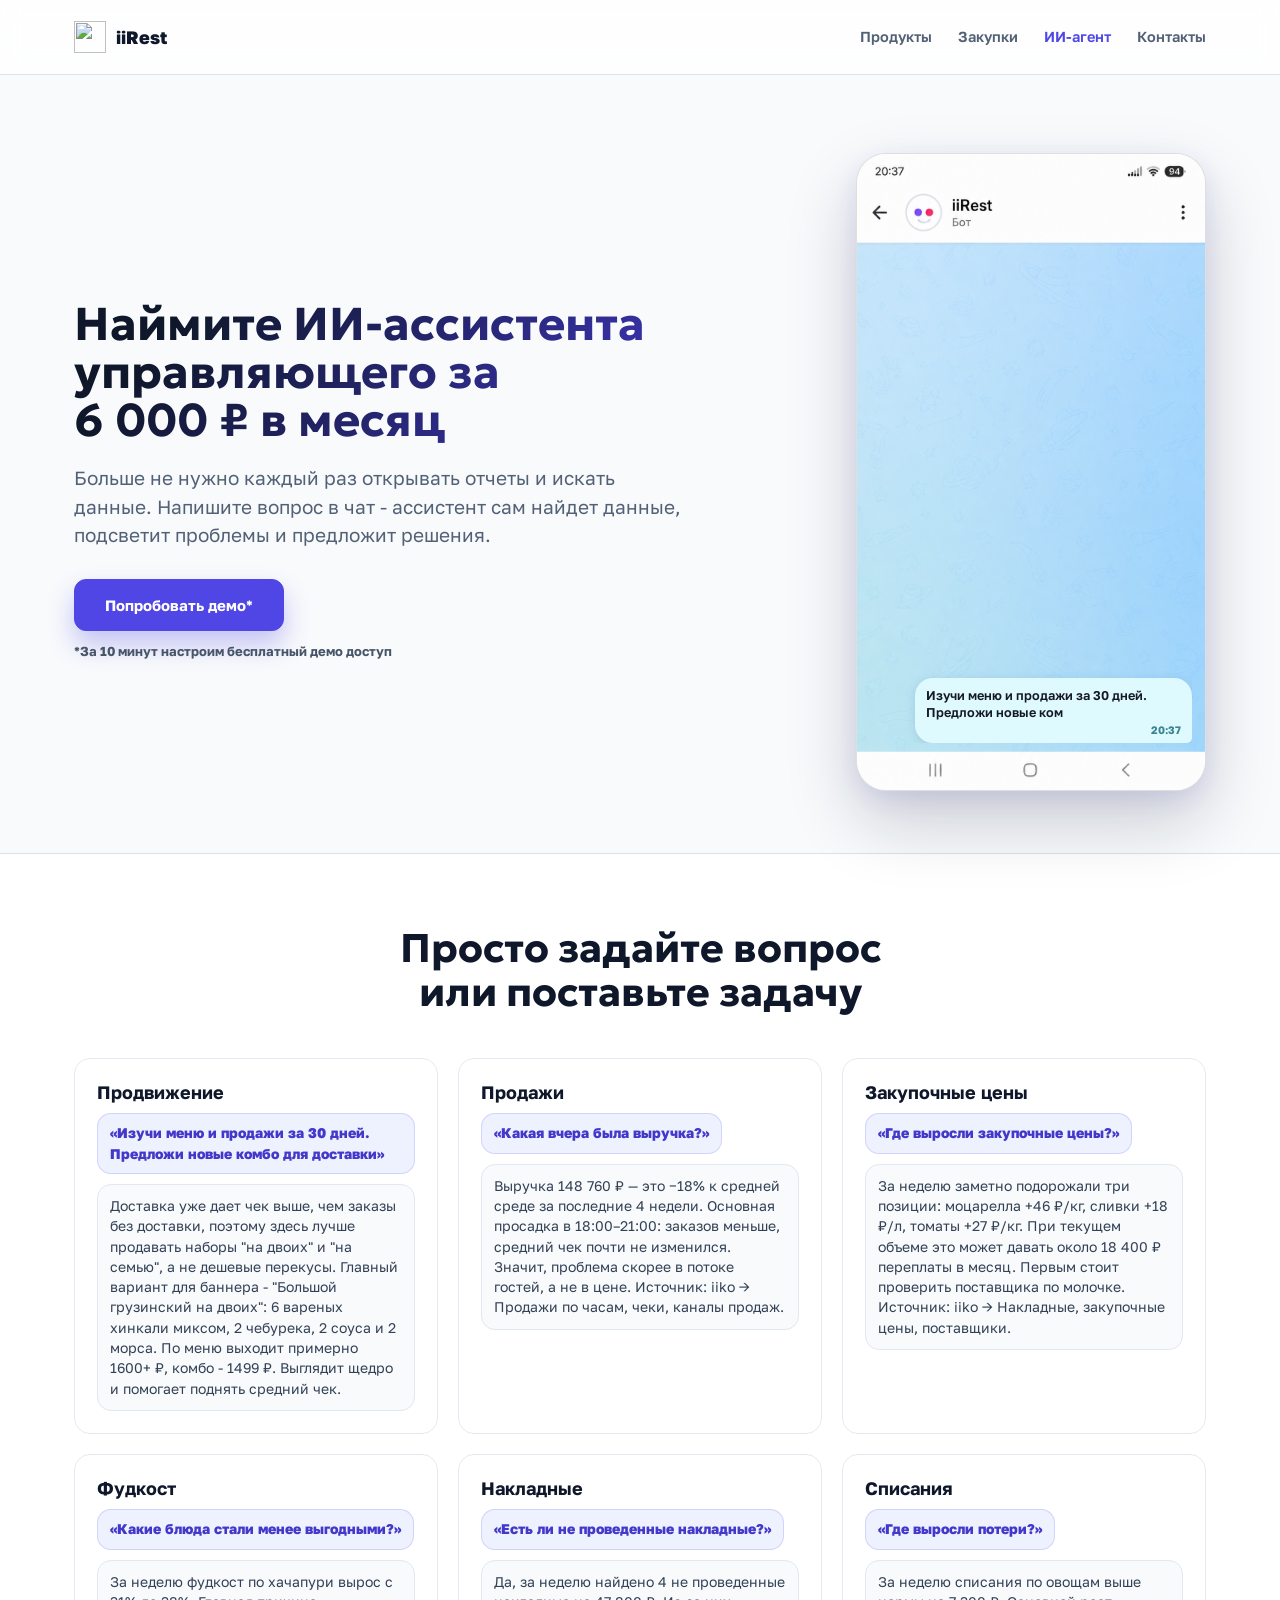
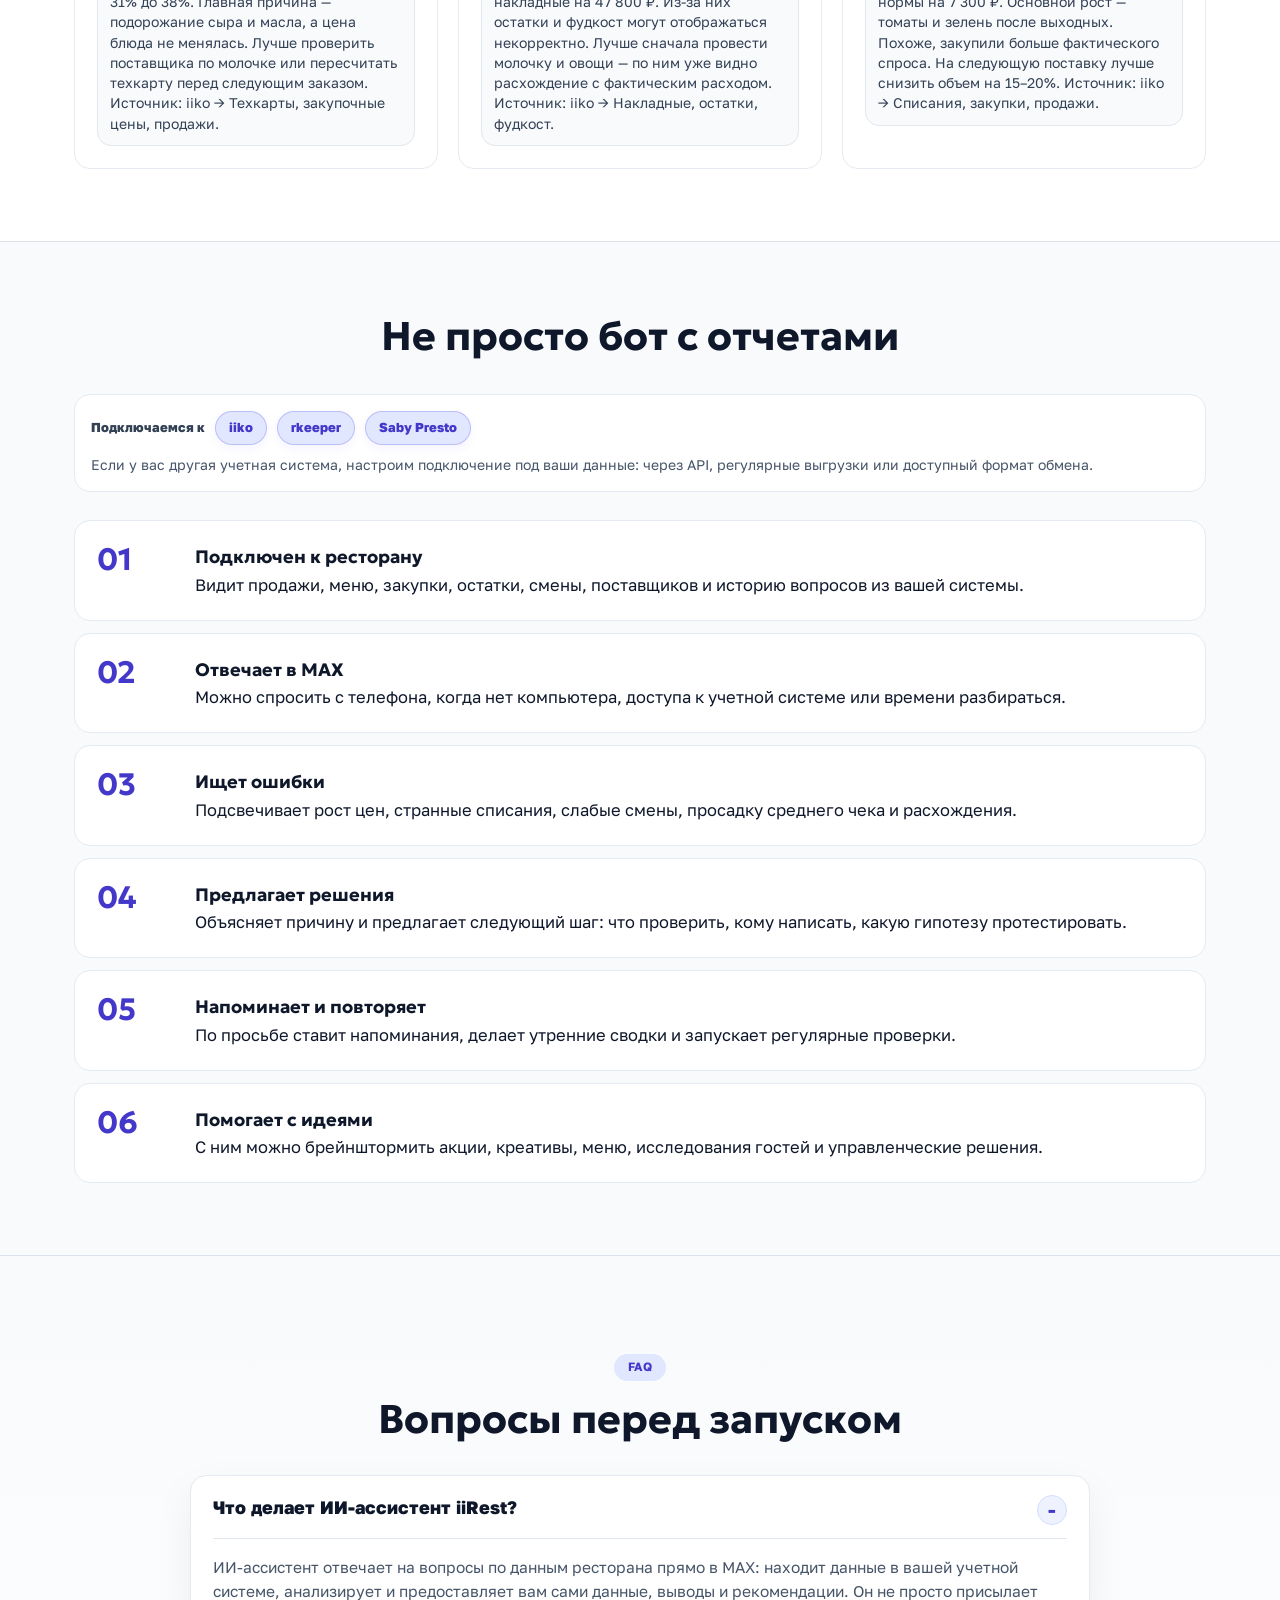
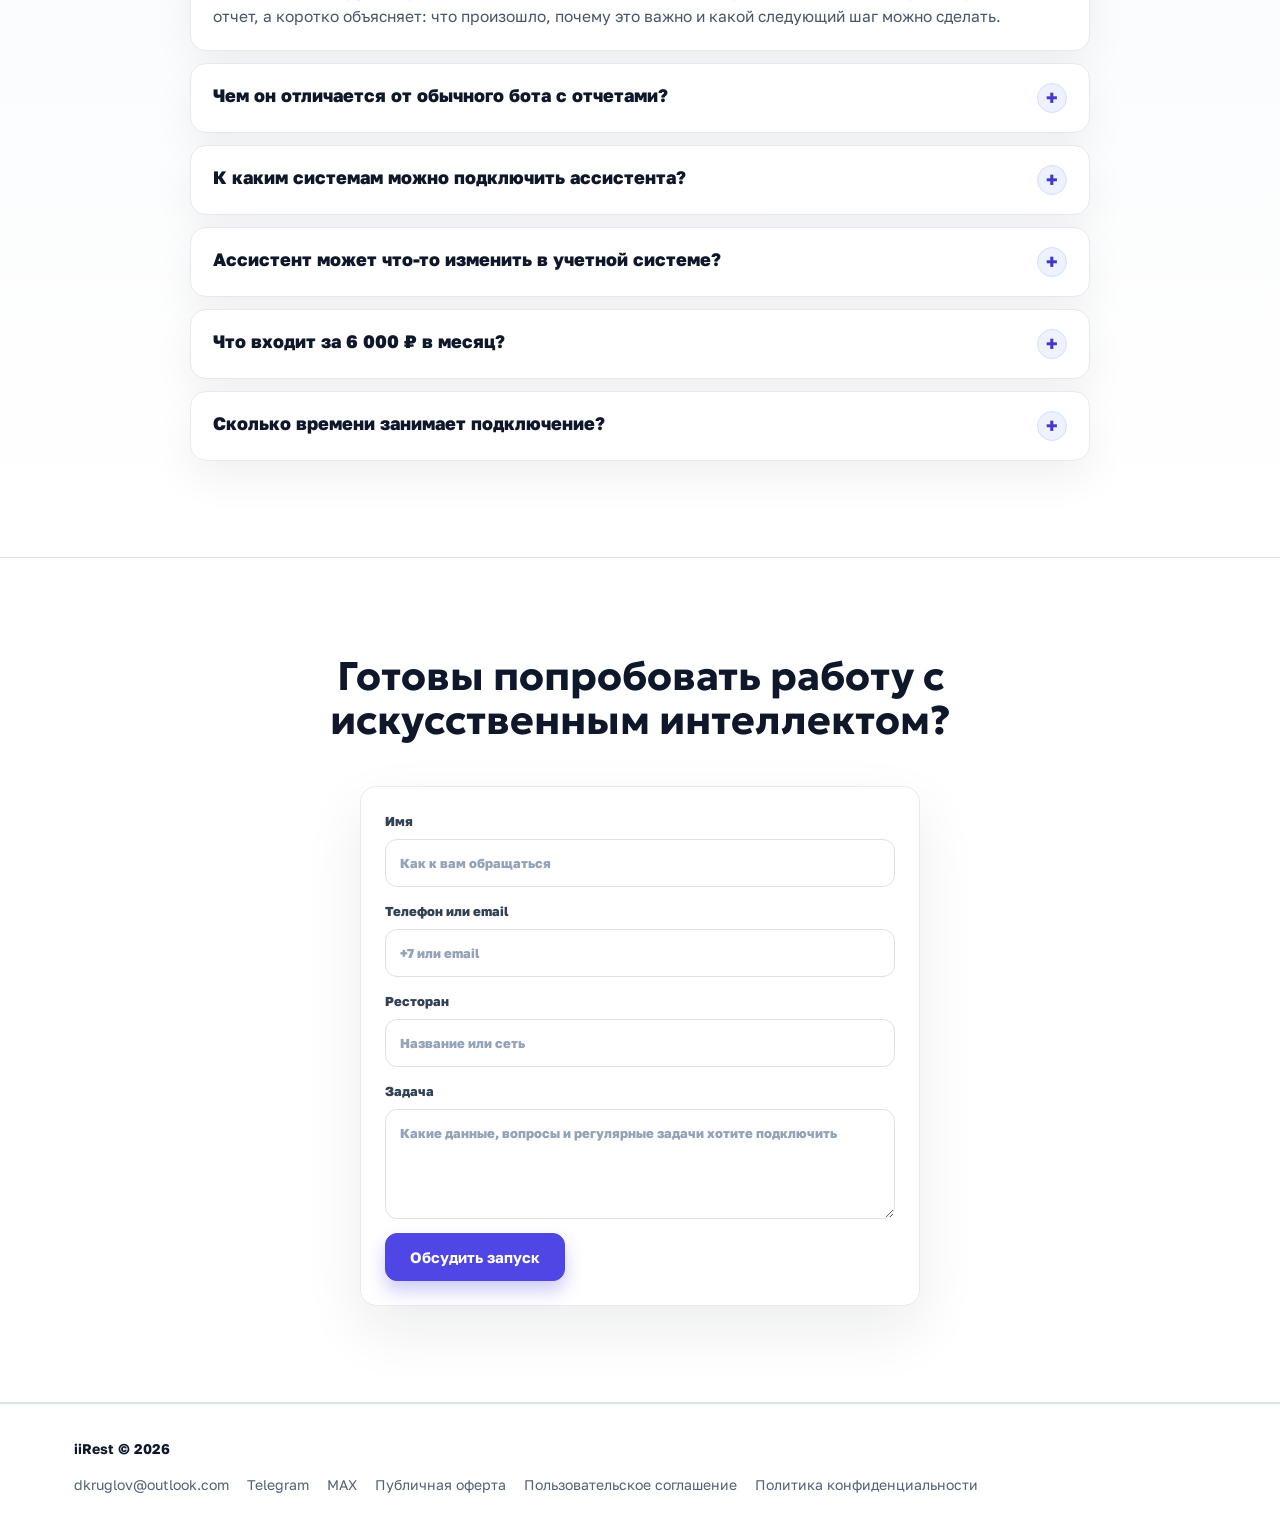
==== commit 5465a378: "chore: improve analytics and seo signals" ====
--- a/agent/index.html
+++ b/agent/index.html
@@ -62,6 +62,13 @@
     "inLanguage": "ru-RU",
     "url": "https://iirest.ru/agent/",
     "description": "ИИ-ассистент управляющего для ресторана: работает в MAX, подключается к данным ресторана, отвечает на вопросы, ищет ошибки, напоминает о задачах и предлагает решения.",
+    "offers": {
+      "@type": "Offer",
+      "price": "6000",
+      "priceCurrency": "RUB",
+      "availability": "https://schema.org/InStock",
+      "url": "https://iirest.ru/agent/"
+    },
     "publisher": {
       "@type": "Organization",
       "name": "iiRest",
@@ -69,9 +76,95 @@
     }
   }
   </script>
+  <script type="application/ld+json">
+  {
+    "@context": "https://schema.org",
+    "@type": "FAQPage",
+    "mainEntity": [
+      {
+        "@type": "Question",
+        "name": "Что делает ИИ-ассистент iiRest?",
+        "acceptedAnswer": {
+          "@type": "Answer",
+          "text": "ИИ-ассистент отвечает на вопросы по данным ресторана прямо в MAX: находит данные в учетной системе, анализирует их, показывает выводы, рекомендации и следующий шаг."
+        }
+      },
+      {
+        "@type": "Question",
+        "name": "Чем он отличается от обычного бота с отчетами?",
+        "acceptedAnswer": {
+          "@type": "Answer",
+          "text": "Обычный бот отправляет заранее настроенные отчеты. ИИ-ассистент работает в формате диалога: можно спросить простыми словами, уточнить детали, сравнить периоды, найти причину просадки или поставить напоминание."
+        }
+      },
+      {
+        "@type": "Question",
+        "name": "К каким системам можно подключить ассистента?",
+        "acceptedAnswer": {
+          "@type": "Answer",
+          "text": "Быстрее всего запускаем с iiko, r_keeper и Saby Presto. Возможно подключение к другим системам, если есть API и доступный формат обмена данными."
+        }
+      },
+      {
+        "@type": "Question",
+        "name": "Ассистент может что-то изменить в учетной системе?",
+        "acceptedAnswer": {
+          "@type": "Answer",
+          "text": "На старте ассистент работает в безопасном read-only режиме: читает данные, отвечает на вопросы, показывает источники и предлагает действия, но не меняет данные в учетной системе."
+        }
+      },
+      {
+        "@type": "Question",
+        "name": "Что входит за 6 000 ₽ в месяц?",
+        "acceptedAnswer": {
+          "@type": "Answer",
+          "text": "В цену включено подключение одного ресторана к одному аккаунту в мессенджере MAX. Несколько точек, аккаунтов или другие мессенджеры обсуждаются отдельно."
+        }
+      },
+      {
+        "@type": "Question",
+        "name": "Сколько времени занимает подключение?",
+        "acceptedAnswer": {
+          "@type": "Answer",
+          "text": "Для систем iiko, r_keeper и Saby Presto ассистент будет готов к работе через 10 минут."
+        }
+      }
+    ]
+  }
+  </script>
+  <!-- Yandex.Metrika counter -->
+  <script type="text/javascript">
+    (function (m, e, t, r, i, k, a) {
+      m[i] = m[i] || function () {
+        (m[i].a = m[i].a || []).push(arguments);
+      };
+      m[i].l = 1 * new Date();
+      for (var j = 0; j < document.scripts.length; j++) {
+        if (document.scripts[j].src === r) return;
+      }
+      k = e.createElement(t);
+      a = e.getElementsByTagName(t)[0];
+      k.async = 1;
+      k.src = r;
+      a.parentNode.insertBefore(k, a);
+    })(window, document, "script", "https://mc.yandex.ru/metrika/tag.js", "ym");
+
+    ym(105886469, "init", {
+      clickmap: true,
+      trackLinks: true,
+      accurateTrackBounce: true,
+      webvisor: true,
+      trackHash: true,
+      ecommerce: "dataLayer"
+    });
+  </script>
+  <!-- /Yandex.Metrika counter -->
 </head>
 
 <body class="agent-page">
+  <noscript>
+    <div><img src="https://mc.yandex.ru/watch/105886469" style="position:absolute; left:-9999px;" alt="" /></div>
+  </noscript>
   <header class="site-header" data-header>
     <div class="container nav">
       <a class="brand" href="../index.html" aria-label="iiRest">
@@ -291,19 +384,19 @@
         <form class="agent-contact-form reveal" data-contact-form data-lead-form data-form="agent">
           <label>
             Имя
-            <input type="text" name="name" autocomplete="name" placeholder="Как к вам обращаться" />
+            <input type="text" name="name" autocomplete="name" placeholder="Как к вам обращаться" data-ym-disable-keys />
           </label>
           <label>
             Телефон или email
-            <input type="text" name="contact" autocomplete="email" placeholder="+7 или email" required />
+            <input type="text" name="contact" autocomplete="email" placeholder="+7 или email" required data-ym-disable-keys />
           </label>
           <label>
             Ресторан
-            <input type="text" name="company" autocomplete="organization" placeholder="Название или сеть" />
+            <input type="text" name="company" autocomplete="organization" placeholder="Название или сеть" data-ym-disable-keys />
           </label>
           <label>
             Задача
-            <textarea name="message" rows="4" placeholder="Какие данные, вопросы и регулярные задачи хотите подключить"></textarea>
+            <textarea name="message" rows="4" placeholder="Какие данные, вопросы и регулярные задачи хотите подключить" data-ym-disable-keys></textarea>
           </label>
           <button class="btn primary" type="submit">Обсудить запуск</button>
         </form>
@@ -315,15 +408,18 @@
     <div class="container footer-grid">
       <div class="footer-brand"><strong>iiRest</strong> © 2026</div>
       <div class="footer-links">
-        <a href="mailto:dkruglov@outlook.com">dkruglov@outlook.com</a>
-        <a href="https://t.me/tabascoden" target="_blank" rel="noopener noreferrer">Telegram</a>
+        <a href="mailto:dkruglov@outlook.com" data-track-goal="contact_email">dkruglov@outlook.com</a>
+        <a href="https://t.me/tabascoden" target="_blank" rel="noopener noreferrer"
+          data-track-goal="contact_telegram">Telegram</a>
         <a href="https://max.ru/u/f9LHodD0cOJpI81NPVc5_l0T62eCSPDfkmxLUmDs4HoEdcl6RTxsCxSdbXw" target="_blank"
-          rel="noopener noreferrer">MAX</a>
-        <a href="https://app.iirest.ru/legal/public-offer" target="_blank" rel="noopener noreferrer">Публичная
+          rel="noopener noreferrer" data-track-goal="contact_max">MAX</a>
+        <a href="https://app.iirest.ru/legal/public-offer" target="_blank" rel="noopener noreferrer"
+          data-track-goal="legal_offer">Публичная
           оферта</a>
         <a href="https://app.iirest.ru/legal/user-agreement" target="_blank"
-          rel="noopener noreferrer">Пользовательское соглашение</a>
-        <a href="https://app.iirest.ru/legal/privacy-policy" target="_blank" rel="noopener noreferrer">Политика
+          rel="noopener noreferrer" data-track-goal="legal_user_agreement">Пользовательское соглашение</a>
+        <a href="https://app.iirest.ru/legal/privacy-policy" target="_blank" rel="noopener noreferrer"
+          data-track-goal="legal_privacy">Политика
           конфиденциальности</a>
       </div>
     </div>
@@ -331,7 +427,7 @@
 
   <div class="toast" role="status" aria-live="polite" hidden data-toast></div>
 
-  <script src="agent.js?v=20260608-faq-accordion" defer></script>
+  <script src="agent.js?v=20260609-analytics" defer></script>
 </body>
 
 </html>
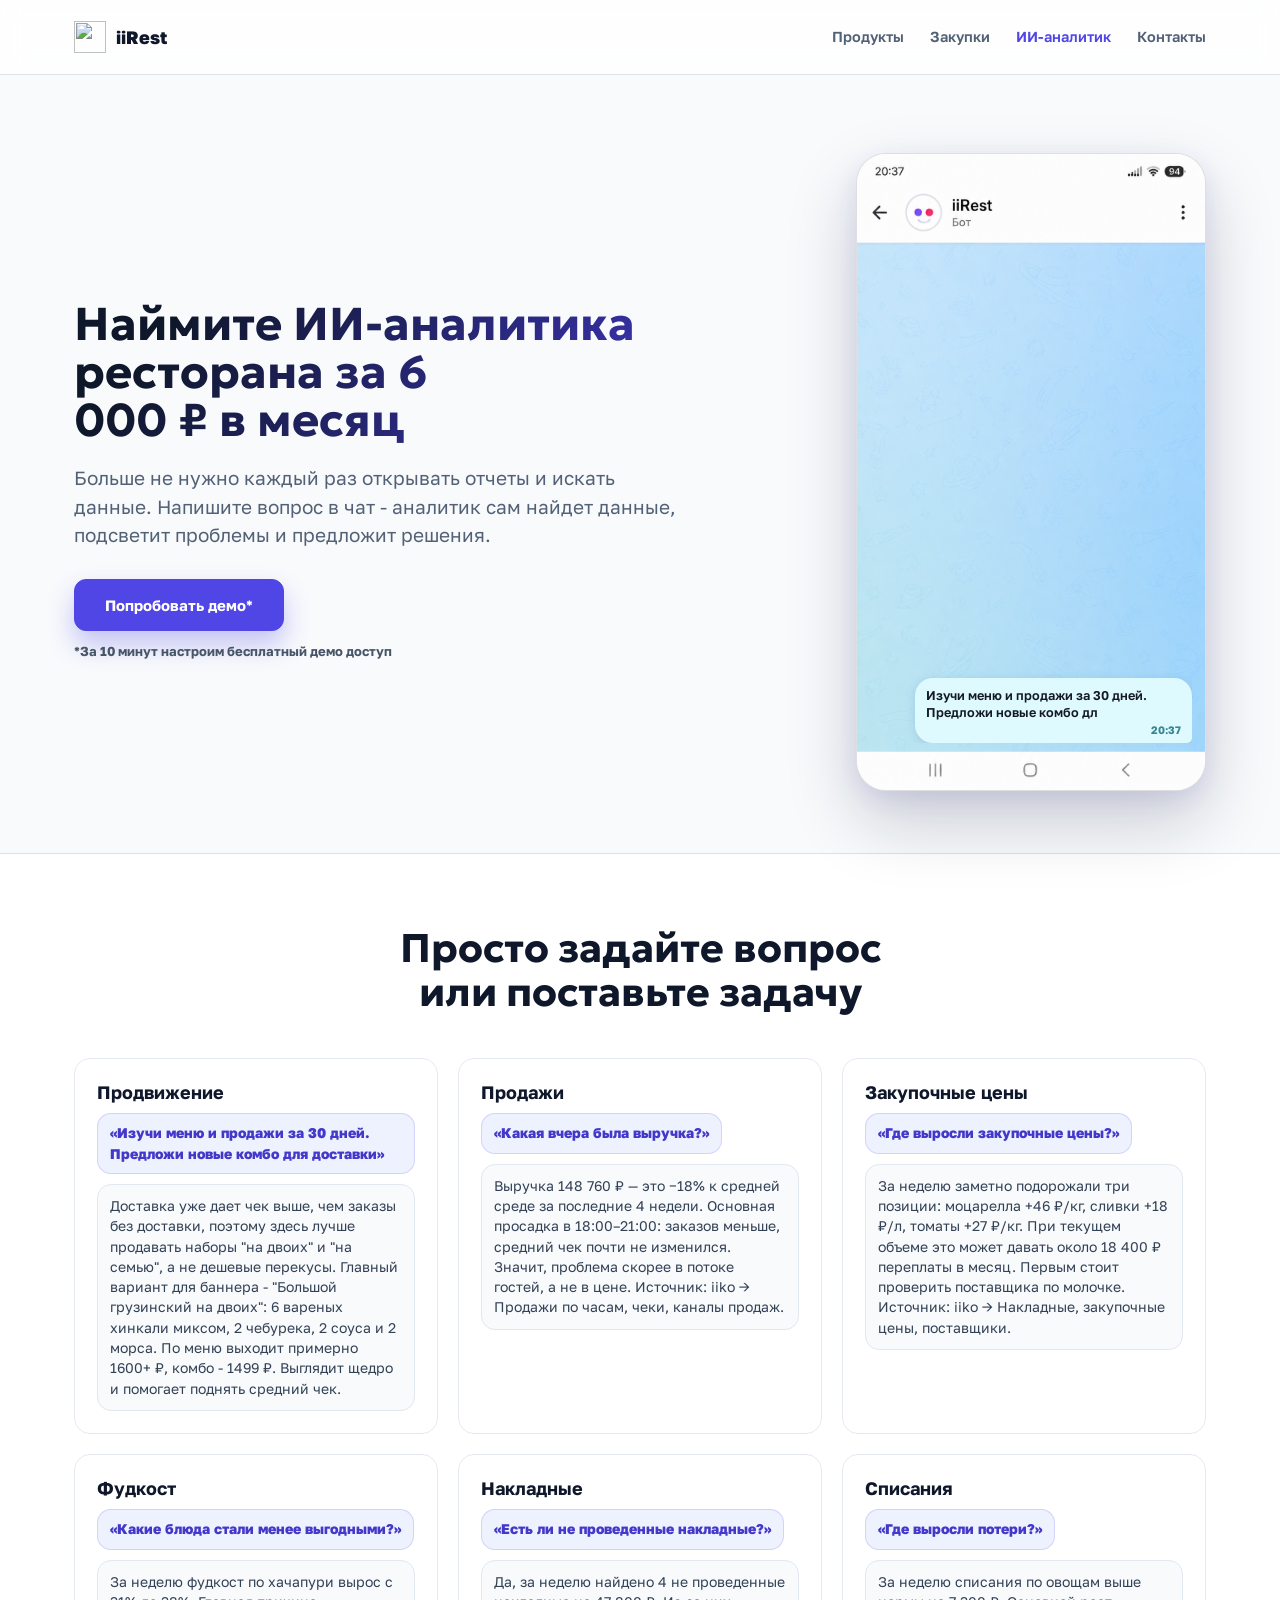
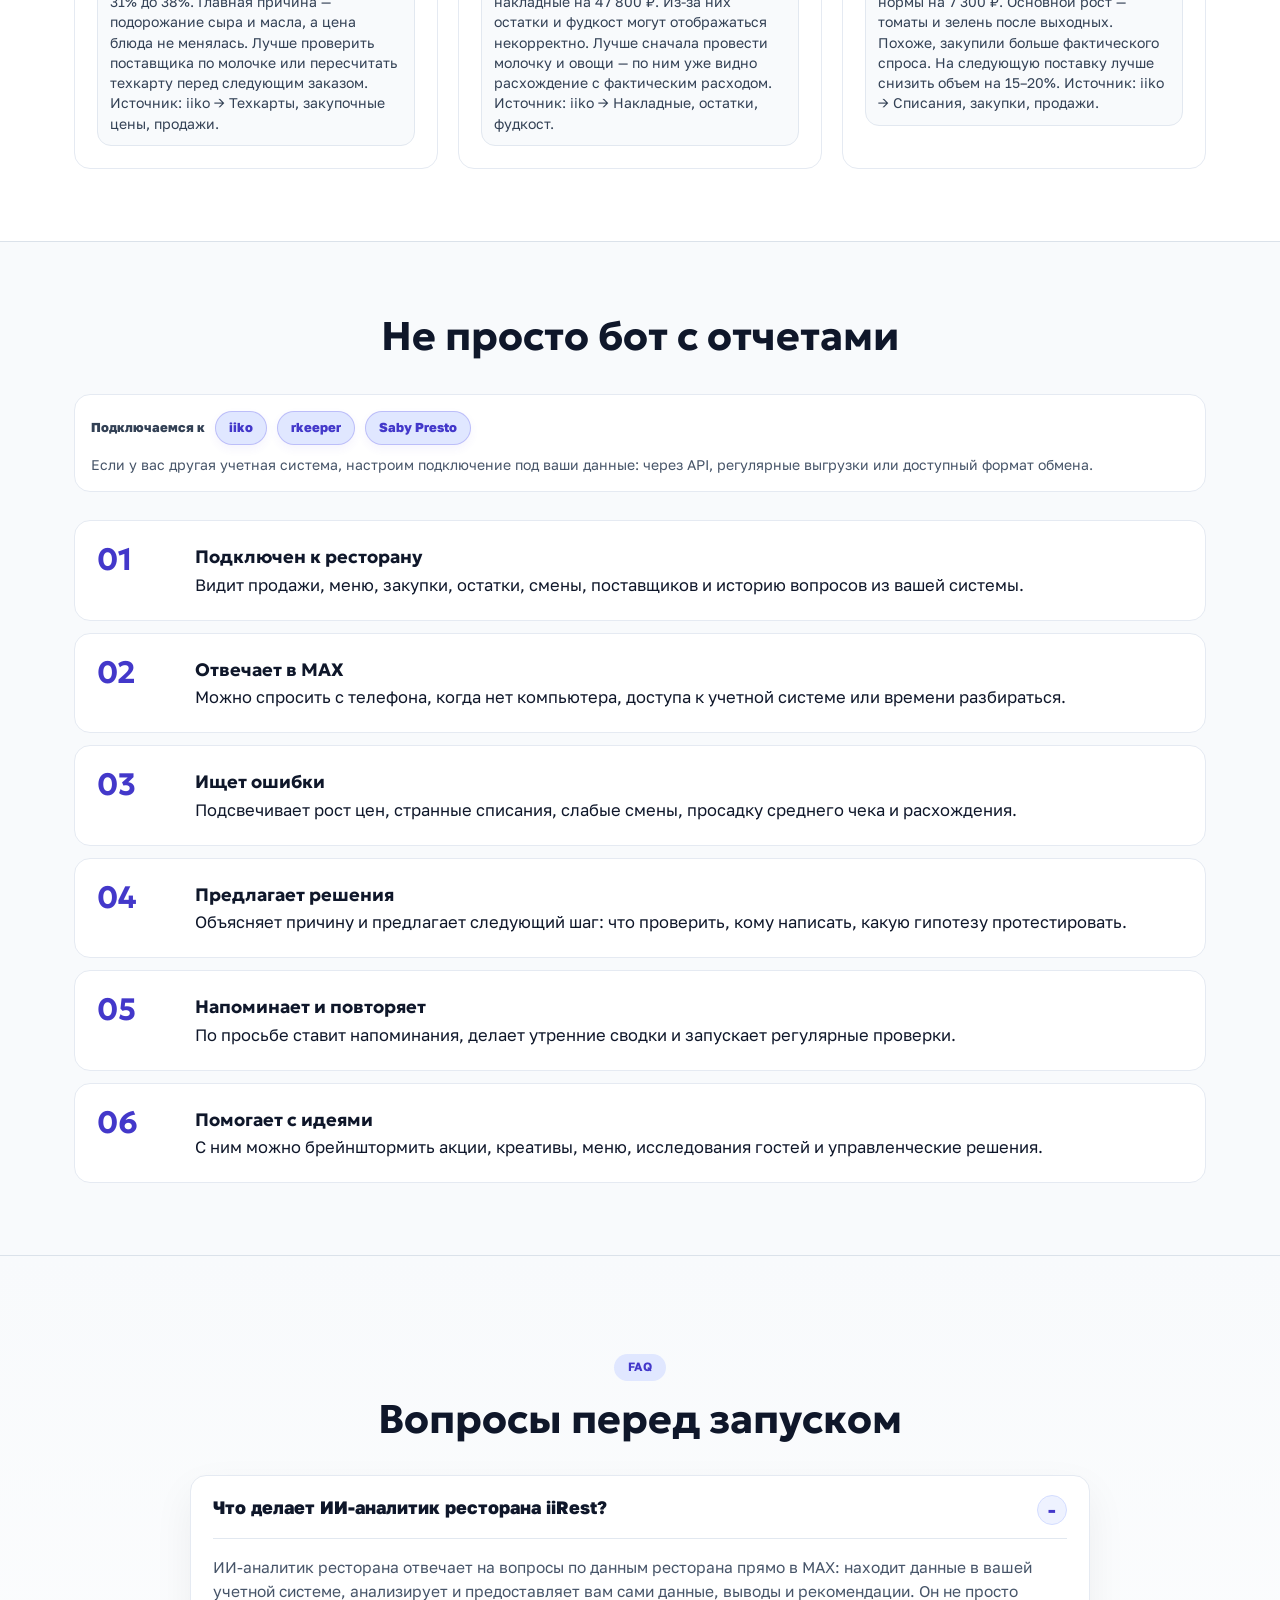
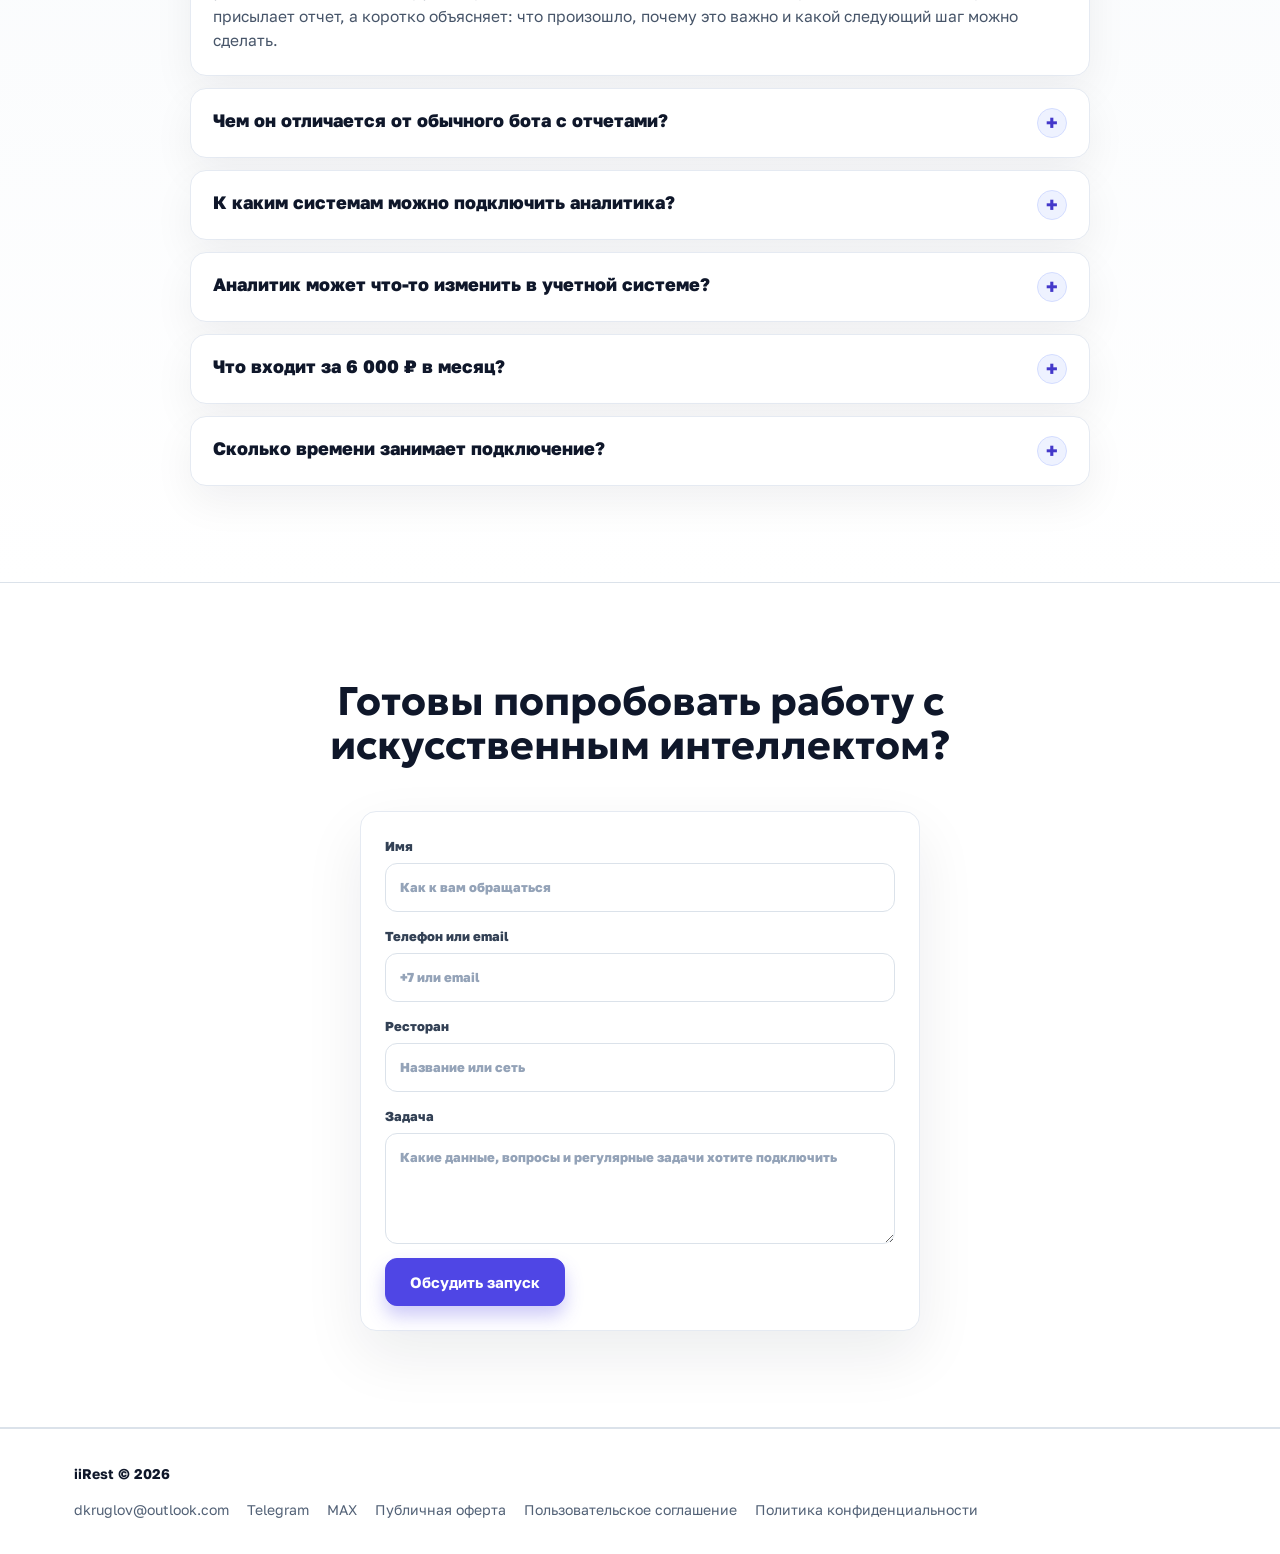
==== commit 14f176ec: "Rename AI assistant to AI analyst" ====
--- a/agent/index.html
+++ b/agent/index.html
@@ -5,7 +5,7 @@
   <meta charset="utf-8" />
   <meta name="viewport" content="width=device-width, initial-scale=1" />
   <meta name="description"
-    content="ИИ-ассистент управляющего iiRest работает в MAX, подключается к данным ресторана, отвечает на вопросы, ищет ошибки, напоминает о задачах и помогает с решениями." />
+    content="ИИ-аналитик ресторана iiRest работает в MAX, подключается к данным ресторана, отвечает на вопросы, ищет ошибки, напоминает о задачах и помогает с решениями." />
   <meta name="theme-color" content="#4f46e5" />
   <meta name="robots" content="index,follow,max-snippet:-1,max-image-preview:large,max-video-preview:-1" />
   <meta name="googlebot" content="index,follow,max-snippet:-1,max-image-preview:large,max-video-preview:-1" />
@@ -37,20 +37,20 @@
   <meta property="og:type" content="website" />
   <meta property="og:site_name" content="iiRest" />
   <meta property="og:locale" content="ru_RU" />
-  <meta property="og:title" content="ИИ-ассистент управляющего за 6 000 ₽ в месяц — iiRest" />
+  <meta property="og:title" content="ИИ-аналитик ресторана за 6 000 ₽ в месяц — iiRest" />
   <meta property="og:description"
-    content="Ассистент в MAX подключается к данным ресторана, отвечает на вопросы, ищет ошибки, напоминает о задачах и предлагает решения." />
+    content="ИИ-аналитик ресторана в MAX подключается к данным ресторана, отвечает на вопросы, ищет ошибки, напоминает о задачах и предлагает решения." />
   <meta property="og:url" content="https://iirest.ru/agent/" />
   <meta property="og:image" content="https://iirest.ru/Screenshots/Max.png" />
   <meta property="og:image:type" content="image/png" />
   <meta property="og:image:alt" content="Переписка с ресторанным агентом iiRest в MAX" />
   <meta name="twitter:card" content="summary_large_image" />
-  <meta name="twitter:title" content="ИИ-ассистент управляющего за 6 000 ₽ в месяц — iiRest" />
+  <meta name="twitter:title" content="ИИ-аналитик ресторана за 6 000 ₽ в месяц — iiRest" />
   <meta name="twitter:description"
-    content="ИИ-ассистент в MAX отвечает по данным ресторана, ищет отклонения и помогает принимать решения." />
+    content="ИИ-аналитик ресторана в MAX отвечает по данным ресторана, ищет отклонения и помогает принимать решения." />
   <meta name="twitter:image" content="https://iirest.ru/Screenshots/Max.png" />
 
-  <title>ИИ-ассистент управляющего за 6 000 ₽ в месяц — iiRest</title>
+  <title>ИИ-аналитик ресторана за 6 000 ₽ в месяц — iiRest</title>
 
   <script type="application/ld+json">
   {
@@ -61,7 +61,7 @@
     "operatingSystem": "Web",
     "inLanguage": "ru-RU",
     "url": "https://iirest.ru/agent/",
-    "description": "ИИ-ассистент управляющего для ресторана: работает в MAX, подключается к данным ресторана, отвечает на вопросы, ищет ошибки, напоминает о задачах и предлагает решения.",
+    "description": "ИИ-аналитик ресторана: работает в MAX, подключается к данным ресторана, отвечает на вопросы, ищет ошибки, напоминает о задачах и предлагает решения.",
     "offers": {
       "@type": "Offer",
       "price": "6000",
@@ -83,10 +83,10 @@
     "mainEntity": [
       {
         "@type": "Question",
-        "name": "Что делает ИИ-ассистент iiRest?",
-        "acceptedAnswer": {
-          "@type": "Answer",
-          "text": "ИИ-ассистент отвечает на вопросы по данным ресторана прямо в MAX: находит данные в учетной системе, анализирует их, показывает выводы, рекомендации и следующий шаг."
+        "name": "Что делает ИИ-аналитик ресторана iiRest?",
+        "acceptedAnswer": {
+          "@type": "Answer",
+          "text": "ИИ-аналитик ресторана отвечает на вопросы по данным ресторана прямо в MAX: находит данные в учетной системе, анализирует их, показывает выводы, рекомендации и следующий шаг."
         }
       },
       {
@@ -94,12 +94,12 @@
         "name": "Чем он отличается от обычного бота с отчетами?",
         "acceptedAnswer": {
           "@type": "Answer",
-          "text": "Обычный бот отправляет заранее настроенные отчеты. ИИ-ассистент работает в формате диалога: можно спросить простыми словами, уточнить детали, сравнить периоды, найти причину просадки или поставить напоминание."
+          "text": "Обычный бот отправляет заранее настроенные отчеты. ИИ-аналитик ресторана работает в формате диалога: можно спросить простыми словами, уточнить детали, сравнить периоды, найти причину просадки или поставить напоминание."
         }
       },
       {
         "@type": "Question",
-        "name": "К каким системам можно подключить ассистента?",
+        "name": "К каким системам можно подключить аналитика?",
         "acceptedAnswer": {
           "@type": "Answer",
           "text": "Быстрее всего запускаем с iiko, r_keeper и Saby Presto. Возможно подключение к другим системам, если есть API и доступный формат обмена данными."
@@ -110,7 +110,7 @@
         "name": "Ассистент может что-то изменить в учетной системе?",
         "acceptedAnswer": {
           "@type": "Answer",
-          "text": "На старте ассистент работает в безопасном read-only режиме: читает данные, отвечает на вопросы, показывает источники и предлагает действия, но не меняет данные в учетной системе."
+          "text": "На старте аналитик работает в безопасном read-only режиме: читает данные, отвечает на вопросы, показывает источники и предлагает действия, но не меняет данные в учетной системе."
         }
       },
       {
@@ -126,7 +126,7 @@
         "name": "Сколько времени занимает подключение?",
         "acceptedAnswer": {
           "@type": "Answer",
-          "text": "Для систем iiko, r_keeper и Saby Presto ассистент будет готов к работе через 10 минут."
+          "text": "Для систем iiko, r_keeper и Saby Presto аналитик будет готов к работе через 10 минут."
         }
       }
     ]
@@ -175,7 +175,7 @@
       <nav class="menu" aria-label="Основная навигация">
         <a href="../index.html">Продукты</a>
         <a href="../zakupki/index.html">Закупки</a>
-        <a href="index.html" aria-current="page">ИИ-агент</a>
+        <a href="index.html" aria-current="page">ИИ-аналитик</a>
         <a href="../contact/index.html">Контакты</a>
       </nav>
 
@@ -186,8 +186,8 @@
     <section class="hero" id="top">
       <div class="container hero-grid">
         <div class="hero-copy reveal">
-          <h1 class="hero-title">Наймите ИИ&#8209;ассистента управляющего за 6 000 ₽ в месяц</h1>
-          <p class="lead">Больше не нужно каждый раз открывать отчеты и искать данные. Напишите вопрос в чат - ассистент
+          <h1 class="hero-title">Наймите ИИ&#8209;аналитика ресторана за 6 000 ₽ в месяц</h1>
+          <p class="lead">Больше не нужно каждый раз открывать отчеты и искать данные. Напишите вопрос в чат - аналитик
             сам найдет данные, подсветит проблемы и предложит решения.</p>
           <div class="hero-actions">
             <a class="btn primary" href="#contact">Попробовать демо*</a>
@@ -343,23 +343,23 @@
 
         <div class="agent-faq-list">
           <details class="agent-faq-item reveal" open>
-            <summary>Что делает ИИ-ассистент iiRest?</summary>
-            <p>ИИ-ассистент отвечает на вопросы по данным ресторана прямо в MAX: находит данные в вашей учетной системе, анализирует и предоставляет вам сами данные, выводы и рекомендации. Он не просто присылает отчет, а коротко объясняет: что произошло, почему это важно и какой следующий шаг можно сделать.</p>
+            <summary>Что делает ИИ-аналитик ресторана iiRest?</summary>
+            <p>ИИ-аналитик ресторана отвечает на вопросы по данным ресторана прямо в MAX: находит данные в вашей учетной системе, анализирует и предоставляет вам сами данные, выводы и рекомендации. Он не просто присылает отчет, а коротко объясняет: что произошло, почему это важно и какой следующий шаг можно сделать.</p>
           </details>
 
           <details class="agent-faq-item reveal">
             <summary>Чем он отличается от обычного бота с отчетами?</summary>
-            <p>Обычный бот отправляет заранее настроенные отчеты. ИИ-ассистент работает в формате диалога: можно спросить простыми словами, уточнить детали, попросить сравнить периоды, найти причину просадки или напомнить проверить задачу позже.</p>
+            <p>Обычный бот отправляет заранее настроенные отчеты. ИИ-аналитик ресторана работает в формате диалога: можно спросить простыми словами, уточнить детали, попросить сравнить периоды, найти причину просадки или напомнить проверить задачу позже.</p>
           </details>
 
           <details class="agent-faq-item reveal">
-            <summary>К каким системам можно подключить ассистента?</summary>
+            <summary>К каким системам можно подключить аналитика?</summary>
             <p>Быстрее всего запускаем с iiko, r_keeper, Saby Presto. Возможно подключение к любым другим системам, если есть API и доступный формат обмена данными.</p>
           </details>
 
           <details class="agent-faq-item reveal">
-            <summary>Ассистент может что-то изменить в учетной системе?</summary>
-            <p>На старте - нет. Мы запускаем ассистента в безопасном read-only режиме: он читает данные, отвечает на вопросы, показывает источники и предлагает действия, но не может ничего менять.</p>
+            <summary>Аналитик может что-то изменить в учетной системе?</summary>
+            <p>На старте - нет. Мы запускаем аналитика в безопасном read-only режиме: он читает данные, отвечает на вопросы, показывает источники и предлагает действия, но не может ничего менять.</p>
           </details>
 
           <details class="agent-faq-item reveal">
@@ -369,7 +369,7 @@
 
           <details class="agent-faq-item reveal">
             <summary>Сколько времени занимает подключение?</summary>
-            <p>Для систем iiko, r_keeper, Saby Presto ваш ассистент будет готов к работе через 10 минут.</p>
+            <p>Для систем iiko, r_keeper, Saby Presto ваш аналитик будет готов к работе через 10 минут.</p>
           </details>
         </div>
       </div>
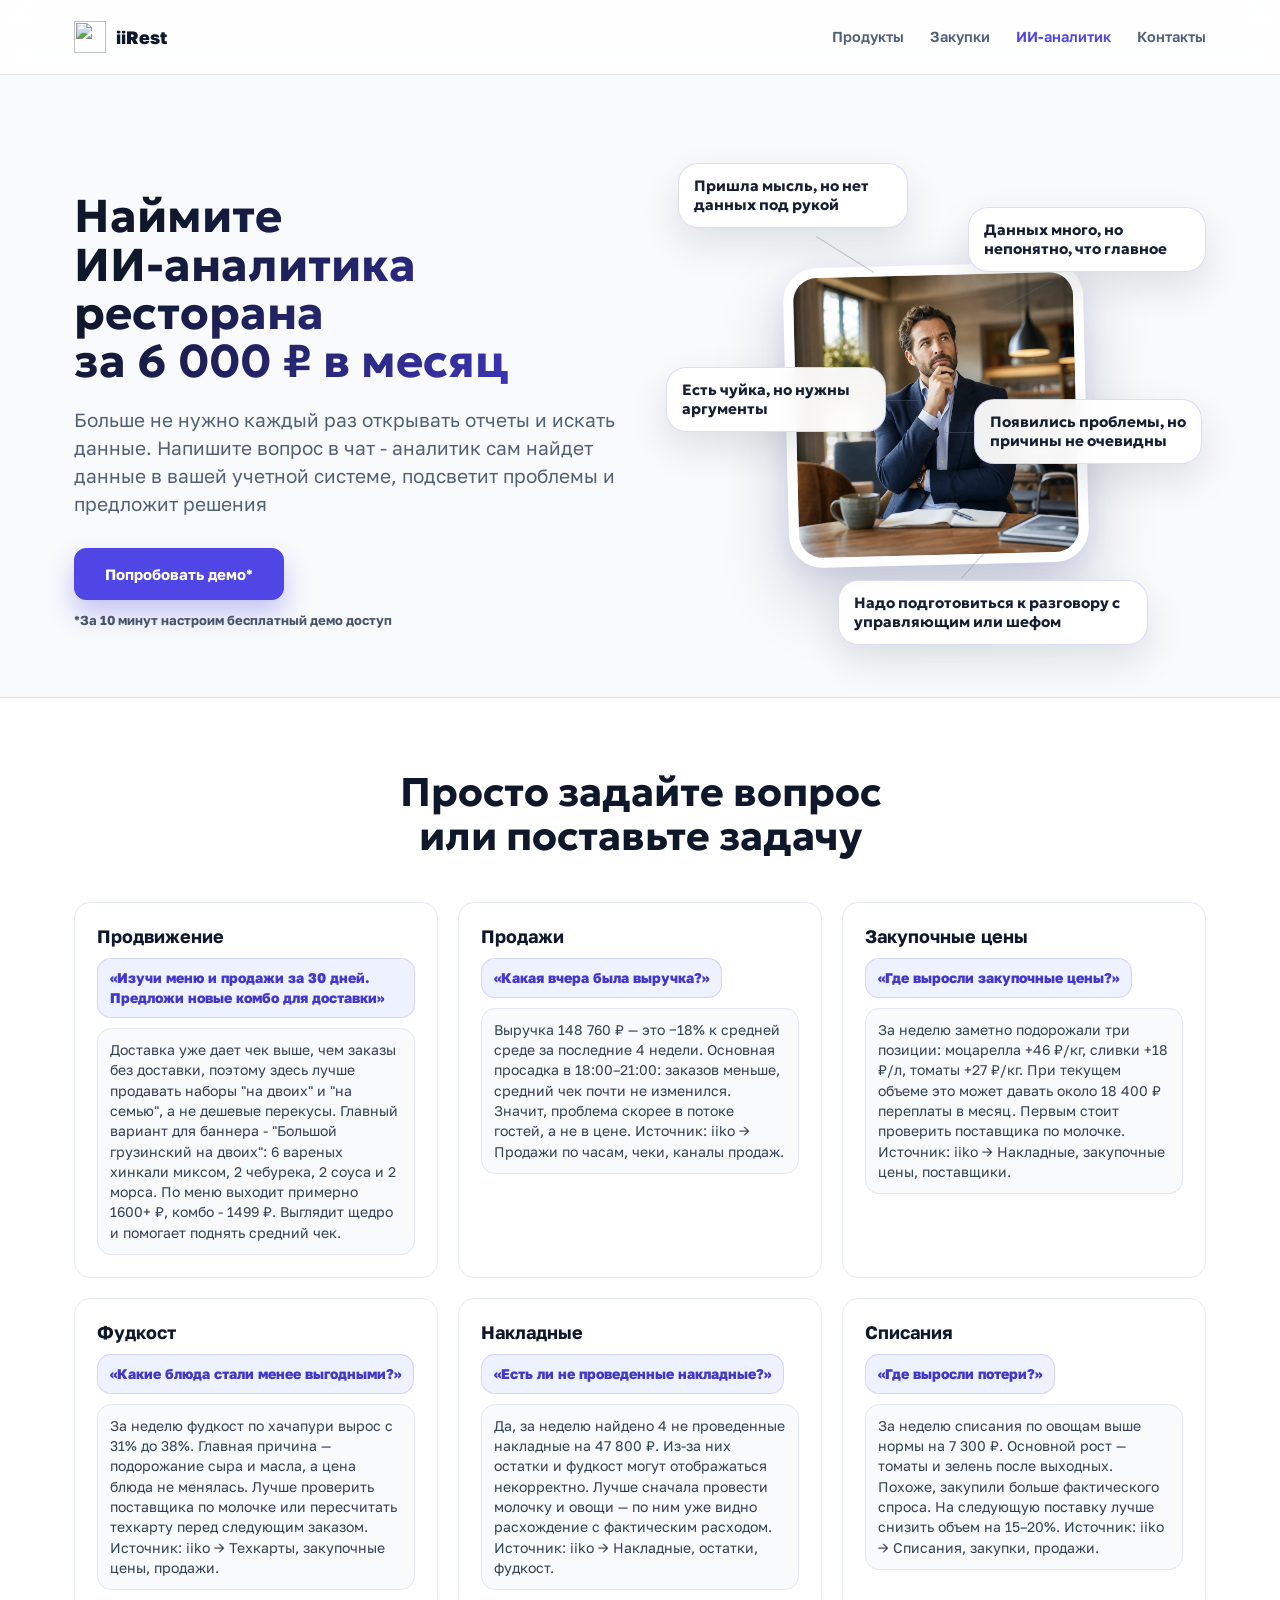
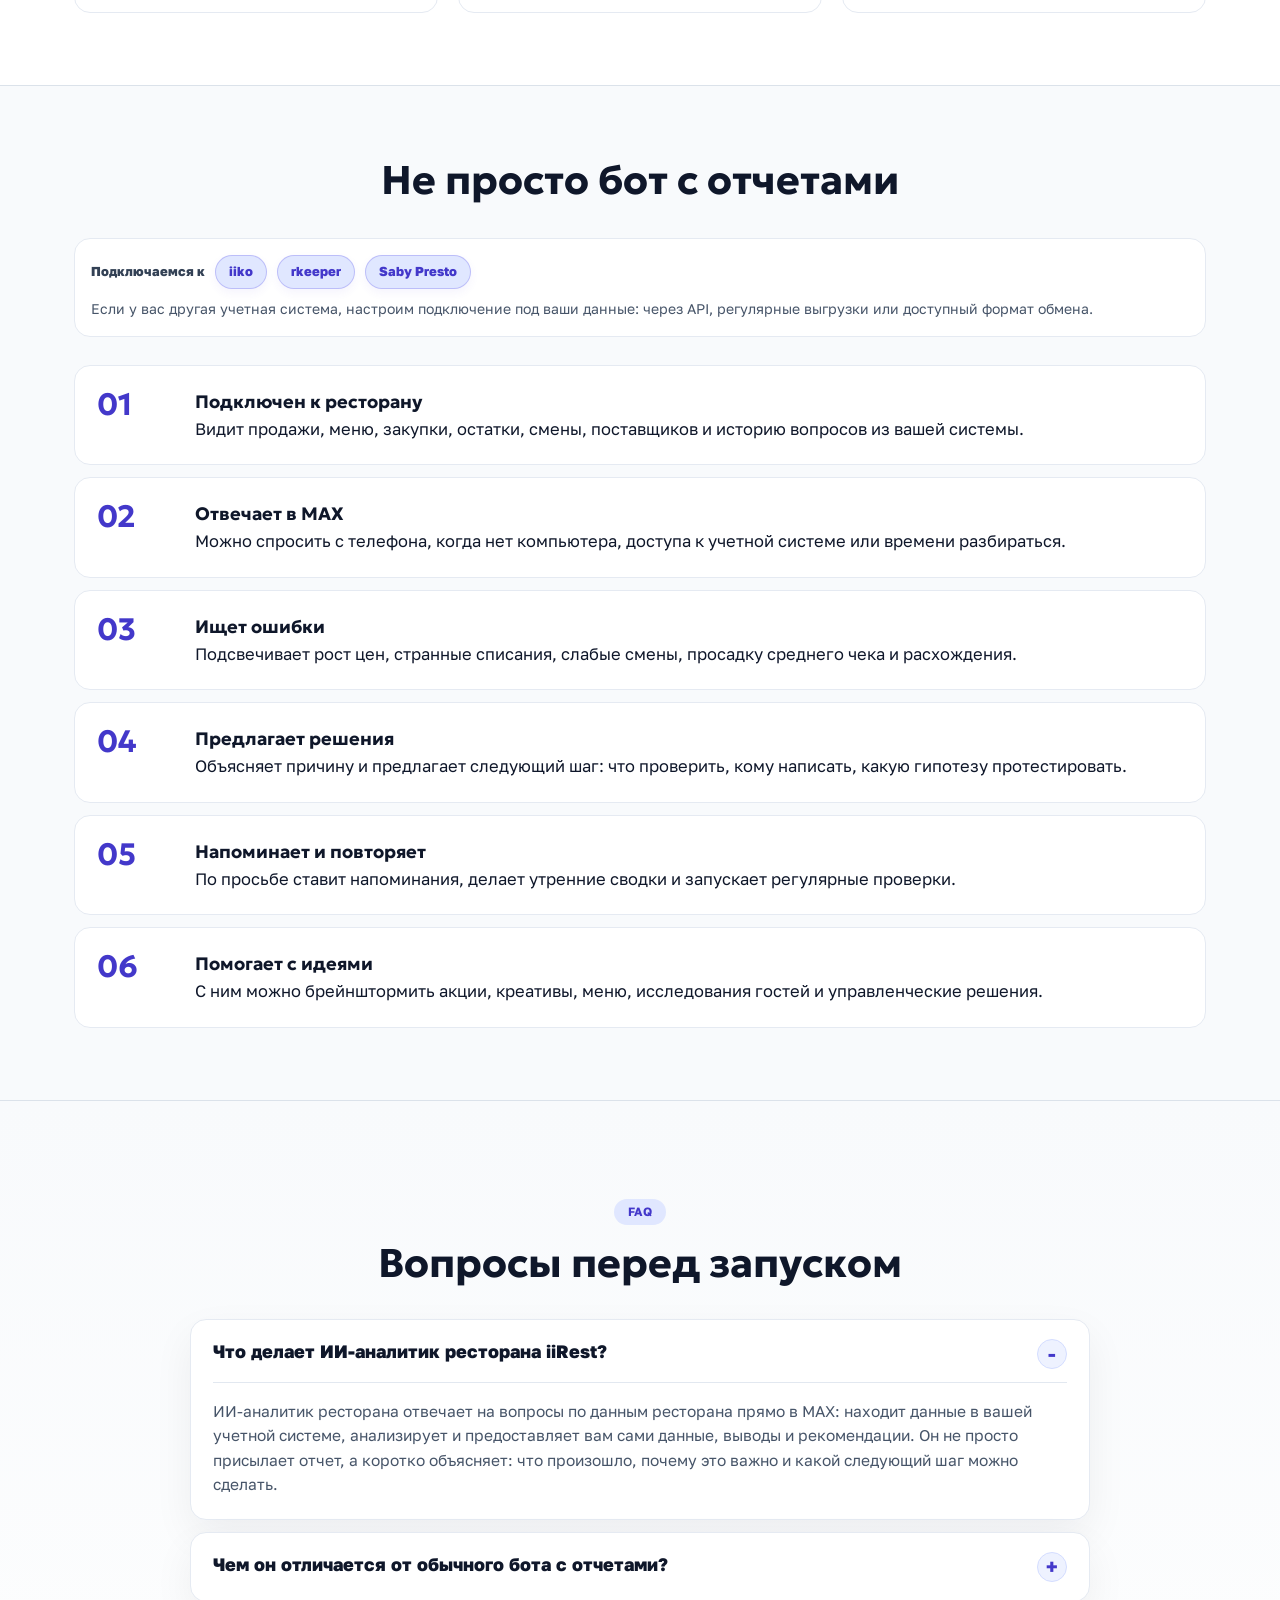
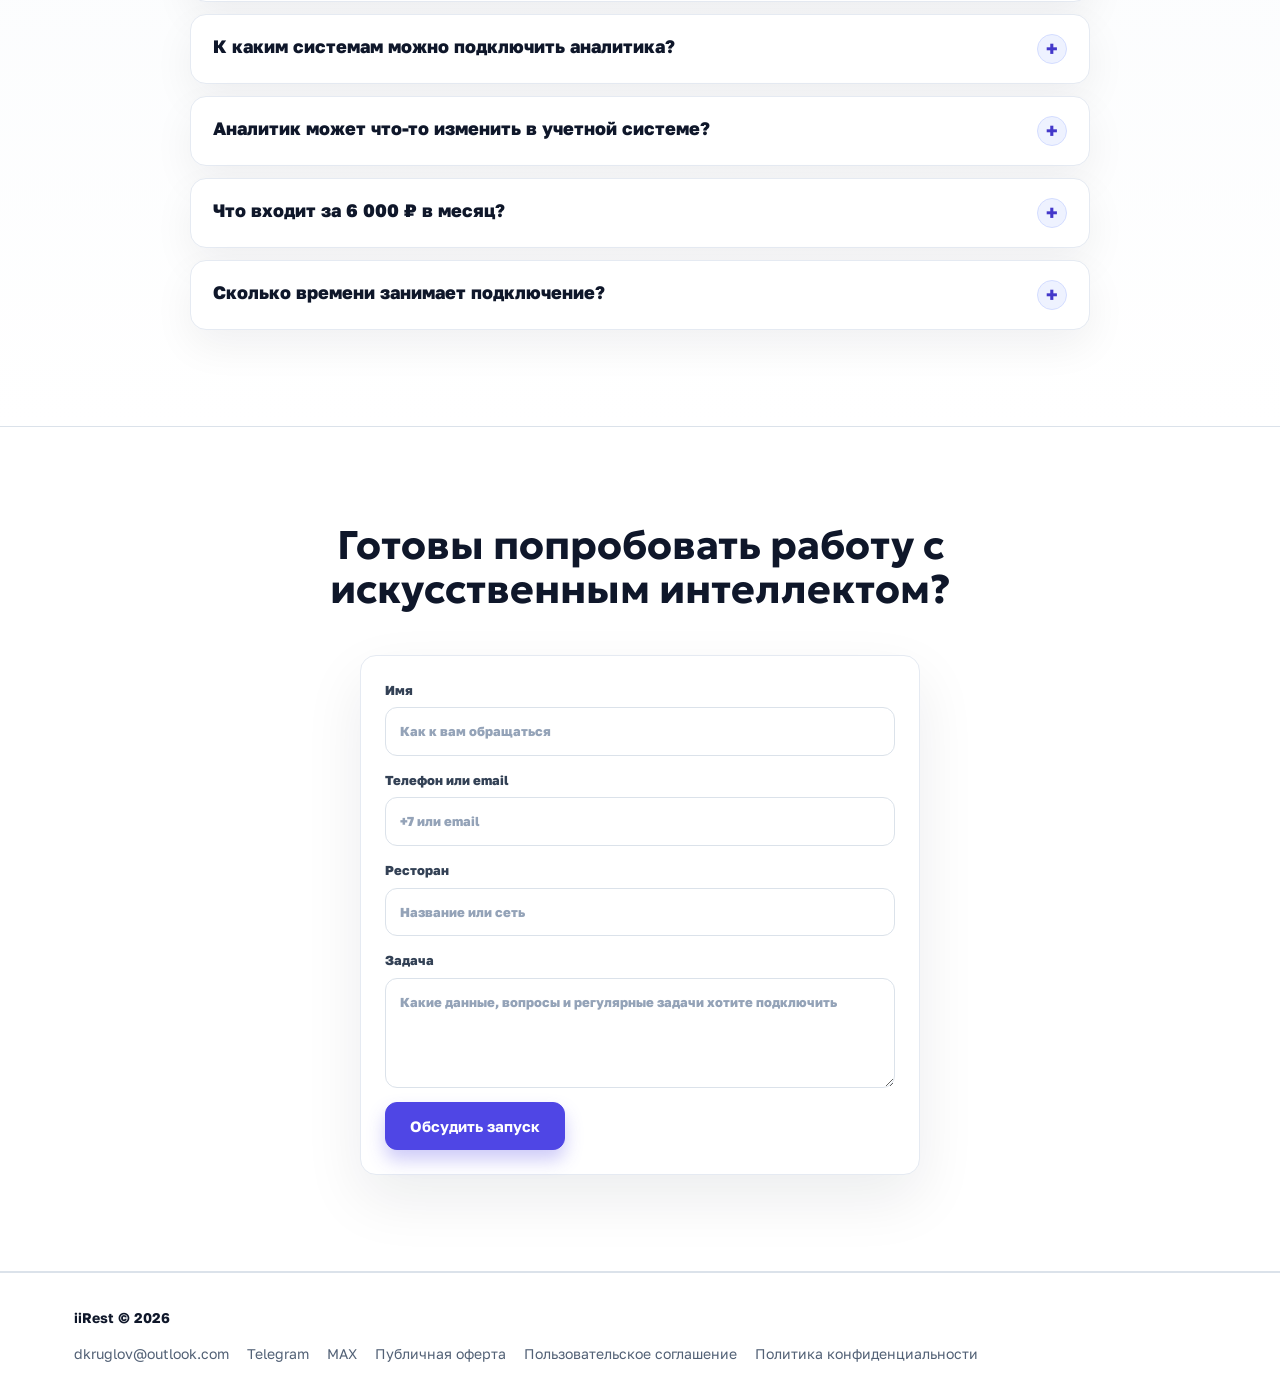
==== commit aff0b45b: "Update agent hero scenarios" ====
--- a/agent/index.html
+++ b/agent/index.html
@@ -186,33 +186,30 @@
     <section class="hero" id="top">
       <div class="container hero-grid">
         <div class="hero-copy reveal">
-          <h1 class="hero-title">Наймите ИИ&#8209;аналитика ресторана за 6 000 ₽ в месяц</h1>
+          <h1 class="hero-title">Наймите ИИ&#8209;аналитика ресторана за&nbsp;6&nbsp;000&nbsp;₽ в месяц</h1>
           <p class="lead">Больше не нужно каждый раз открывать отчеты и искать данные. Напишите вопрос в чат - аналитик
-            сам найдет данные, подсветит проблемы и предложит решения.</p>
+            сам найдет данные в вашей учетной системе, подсветит проблемы и предложит решения</p>
           <div class="hero-actions">
             <a class="btn primary" href="#contact">Попробовать демо*</a>
           </div>
           <p class="hero-demo-note">*За 10 минут настроим бесплатный демо доступ</p>
         </div>
 
-        <div class="hero-visual reveal" aria-label="Пример переписки с агентом в MAX">
-          <figure class="agent-max-shot">
-            <div class="agent-max-screen">
-              <img src="../Screenshots/Max.png" alt="Чат MAX с ботом iiRest" width="929" height="1693" decoding="async"
-                fetchpriority="high" />
-              <div class="max-chat-overlay" data-max-chat-demo aria-label="Пример диалога с ресторанным агентом">
-                <div class="max-chat-thread" data-max-chat-thread>
-                  <div class="max-chat-bubble max-chat-bubble-user is-visible">
-                    Изучи меню и продажи за 30 дней. Предложи новые комбо для доставки
-                    <span>20:37</span>
-                  </div>
-                  <div class="max-chat-bubble max-chat-bubble-agent is-visible">
-                    Доставка уже дает чек выше, чем заказы без доставки, поэтому здесь лучше продавать наборы "на двоих" и "на семью", а не дешевые перекусы. Главный вариант для баннера - "Большой грузинский на двоих": 6 вареных хинкали миксом, 2 чебурека, 2 соуса и 2 морса. По меню выходит примерно 1600+ ₽, комбо - 1499 ₽. Выглядит щедро и помогает поднять средний чек.
-                    <span>20:38</span>
-                  </div>
-                </div>
-              </div>
-            </div>
+        <div class="hero-visual reveal" aria-label="Ситуации, где ИИ-аналитик помогает управляющему">
+          <figure class="agent-scenarios-hero">
+            <div class="manager-portrait">
+              <img src="manager-thinking-hero.jpg" alt="Управляющий ресторана обдумывает рабочую ситуацию" width="1000"
+                height="1000" decoding="async" fetchpriority="high" />
+            </div>
+            <figcaption class="sr-only">ИИ-аналитик помогает управляющему разобраться с данными, аргументами,
+              проблемами и акциями.</figcaption>
+            <ul class="manager-thoughts" aria-label="Типичные мысли управляющего">
+              <li class="manager-thought thought-data-missing">Пришла мысль, но нет данных под рукой</li>
+              <li class="manager-thought thought-too-much-data">Данных много, но непонятно, что главное</li>
+              <li class="manager-thought thought-need-proof">Есть чуйка, но нужны аргументы</li>
+              <li class="manager-thought thought-hidden-reasons">Появились проблемы, но причины не очевидны</li>
+              <li class="manager-thought thought-promo">Надо подготовиться к разговору с управляющим или шефом</li>
+            </ul>
           </figure>
         </div>
       </div>
--- a/agent/agent.css
+++ b/agent/agent.css
@@ -1,9 +1,10 @@
 .agent-page .hero {
-  padding-bottom: 62px;
+  padding-bottom: 44px;
 }
 
 .agent-page .hero-grid {
-  grid-template-columns: minmax(0, 1fr) minmax(340px, 420px);
+  grid-template-columns: minmax(0, 1fr) minmax(450px, 540px);
+  gap: 42px;
 }
 
 .agent-page .hero-title {
@@ -24,8 +25,149 @@
 
 .hero-visual {
   display: flex;
+  align-items: center;
   justify-content: flex-end;
   min-width: 0;
+}
+
+.agent-scenarios-hero {
+  position: relative;
+  width: min(100%, 540px);
+  min-height: 500px;
+  margin: 0 0 0 auto;
+}
+
+.manager-portrait {
+  position: absolute;
+  top: 112px;
+  left: 50%;
+  z-index: 1;
+  width: min(56%, 300px);
+  aspect-ratio: 1;
+  overflow: hidden;
+  border: 10px solid #fff;
+  border-radius: 34px;
+  background: #e8edf4;
+  box-shadow:
+    0 30px 70px rgba(13, 21, 48, 0.18),
+    0 10px 26px rgba(79, 70, 229, 0.1);
+  transform: translateX(-50%) rotate(-1.4deg);
+}
+
+.manager-portrait img {
+  width: 100%;
+  height: 100%;
+  object-fit: cover;
+}
+
+.manager-thoughts {
+  margin: 0;
+  padding: 0;
+  list-style: none;
+}
+
+.manager-thought {
+  position: absolute;
+  z-index: 2;
+  padding: 13px 15px;
+  border: 1px solid rgba(67, 56, 202, 0.18);
+  border-radius: 20px;
+  color: #172033;
+  background: rgba(255, 255, 255, 0.94);
+  box-shadow: 0 16px 38px rgba(15, 23, 42, 0.11);
+  font-family: var(--font-display);
+  font-size: 15px;
+  font-weight: 700;
+  line-height: 1.24;
+  animation: thoughtFloat 7.5s ease-in-out infinite;
+  backdrop-filter: blur(10px);
+  will-change: transform;
+}
+
+.manager-thought::after {
+  position: absolute;
+  height: 1px;
+  background: rgba(100, 116, 139, 0.35);
+  content: "";
+}
+
+.thought-data-missing {
+  top: 10px;
+  left: 12px;
+  width: 230px;
+  animation-delay: -0.8s;
+}
+
+.thought-data-missing::after {
+  right: 28px;
+  bottom: -28px;
+  width: 68px;
+  transform: rotate(32deg);
+}
+
+.thought-too-much-data {
+  top: 54px;
+  right: 0;
+  width: 238px;
+  animation-delay: -2.6s;
+}
+
+.thought-too-much-data::after {
+  bottom: -24px;
+  left: 28px;
+  width: 58px;
+  transform: rotate(-28deg);
+}
+
+.thought-need-proof {
+  top: 214px;
+  left: 0;
+  width: 220px;
+  animation-delay: -4.1s;
+}
+
+.thought-need-proof::after {
+  top: 50%;
+  right: -34px;
+  width: 34px;
+}
+
+.thought-hidden-reasons {
+  top: 246px;
+  right: 4px;
+  width: 228px;
+  animation-delay: -1.7s;
+}
+
+.thought-hidden-reasons::after {
+  top: 50%;
+  left: -36px;
+  width: 36px;
+}
+
+.thought-promo {
+  right: 58px;
+  bottom: 8px;
+  width: 310px;
+  animation-delay: -5.3s;
+}
+
+.thought-promo::after {
+  top: -26px;
+  left: 112px;
+  width: 62px;
+  transform: rotate(-48deg);
+}
+
+@keyframes thoughtFloat {
+  0%,
+  100% {
+    transform: translate3d(0, 0, 0);
+  }
+
+  50% {
+    transform: translate3d(0, -5px, 0);
+  }
 }
 
 .agent-max-shot {
@@ -1067,6 +1209,16 @@
     margin-left: 0;
   }
 
+  .hero-visual {
+    justify-content: flex-start;
+  }
+
+  .agent-scenarios-hero {
+    width: min(100%, 620px);
+    margin-right: auto;
+    margin-left: 0;
+  }
+
   .agent-max-shot {
     margin-right: auto;
     margin-left: 0;
@@ -1104,6 +1256,47 @@
 
   .hero-visual {
     justify-content: center;
+  }
+
+  .agent-scenarios-hero {
+    display: grid;
+    width: min(100%, 430px);
+    min-height: 0;
+    gap: 13px;
+    margin: 0 auto;
+  }
+
+  .manager-portrait {
+    position: relative;
+    top: auto;
+    left: auto;
+    width: min(100%, 330px);
+    margin: 0 auto 2px;
+    border-width: 8px;
+    border-radius: 26px;
+    transform: rotate(-1deg);
+  }
+
+  .manager-thoughts {
+    display: grid;
+    gap: 10px;
+    order: -1;
+  }
+
+  .manager-thought {
+    position: relative;
+    top: auto;
+    right: auto;
+    bottom: auto;
+    left: auto;
+    width: auto;
+    padding: 12px 14px;
+    border-radius: 16px;
+    font-size: 14px;
+  }
+
+  .manager-thought::after {
+    display: none;
   }
 
   .agent-max-shot {
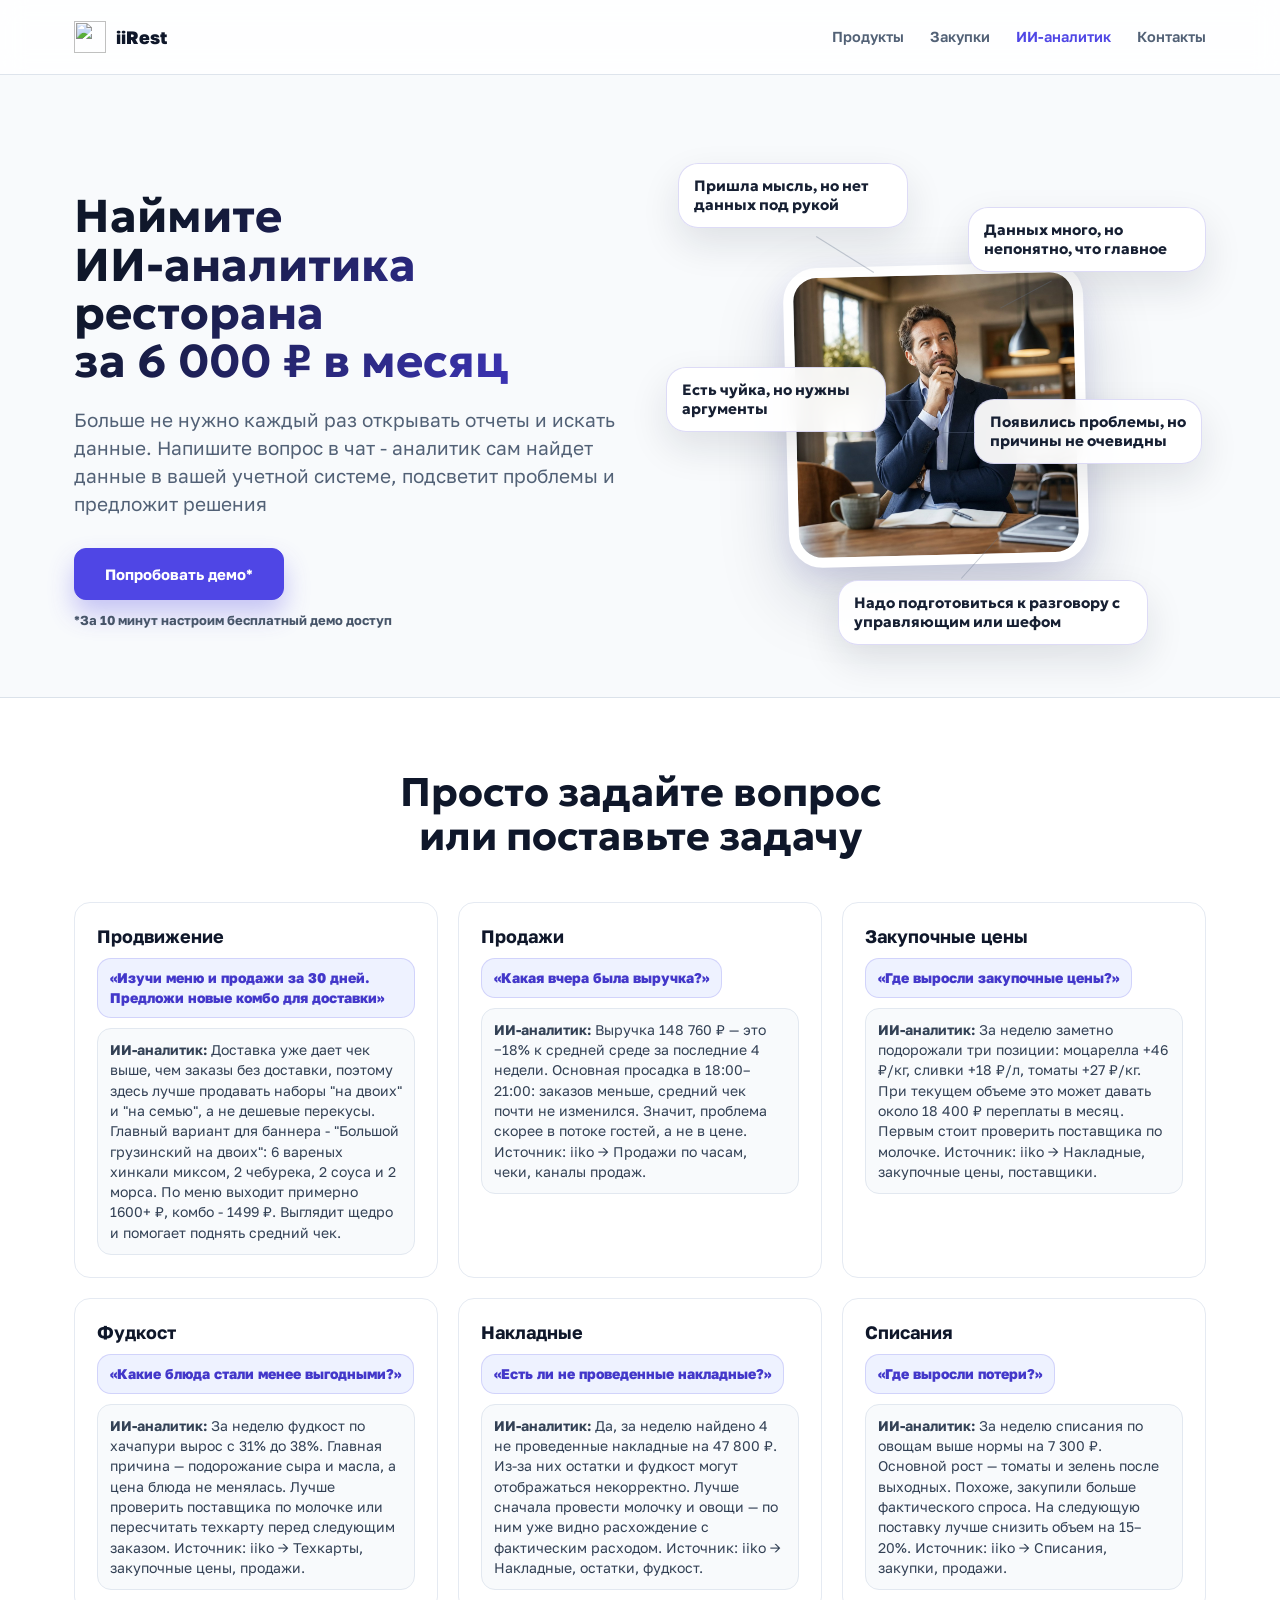
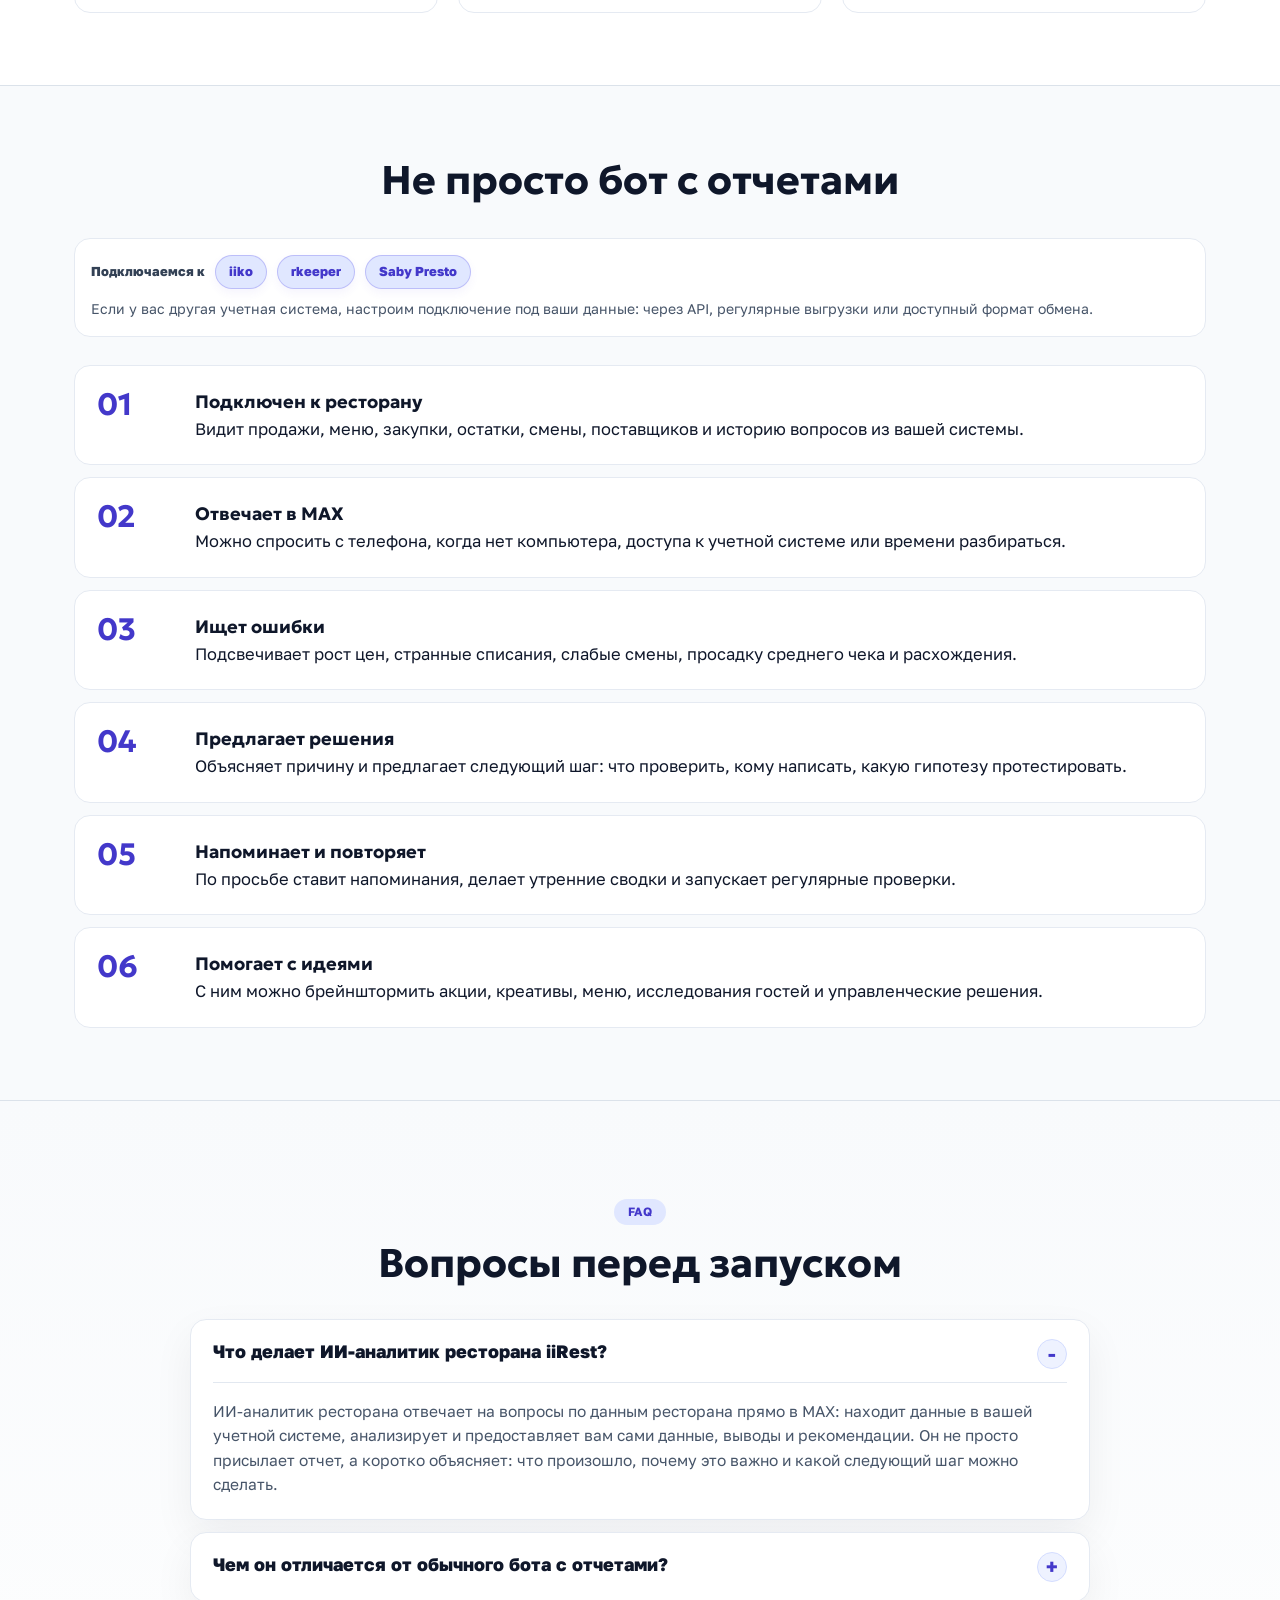
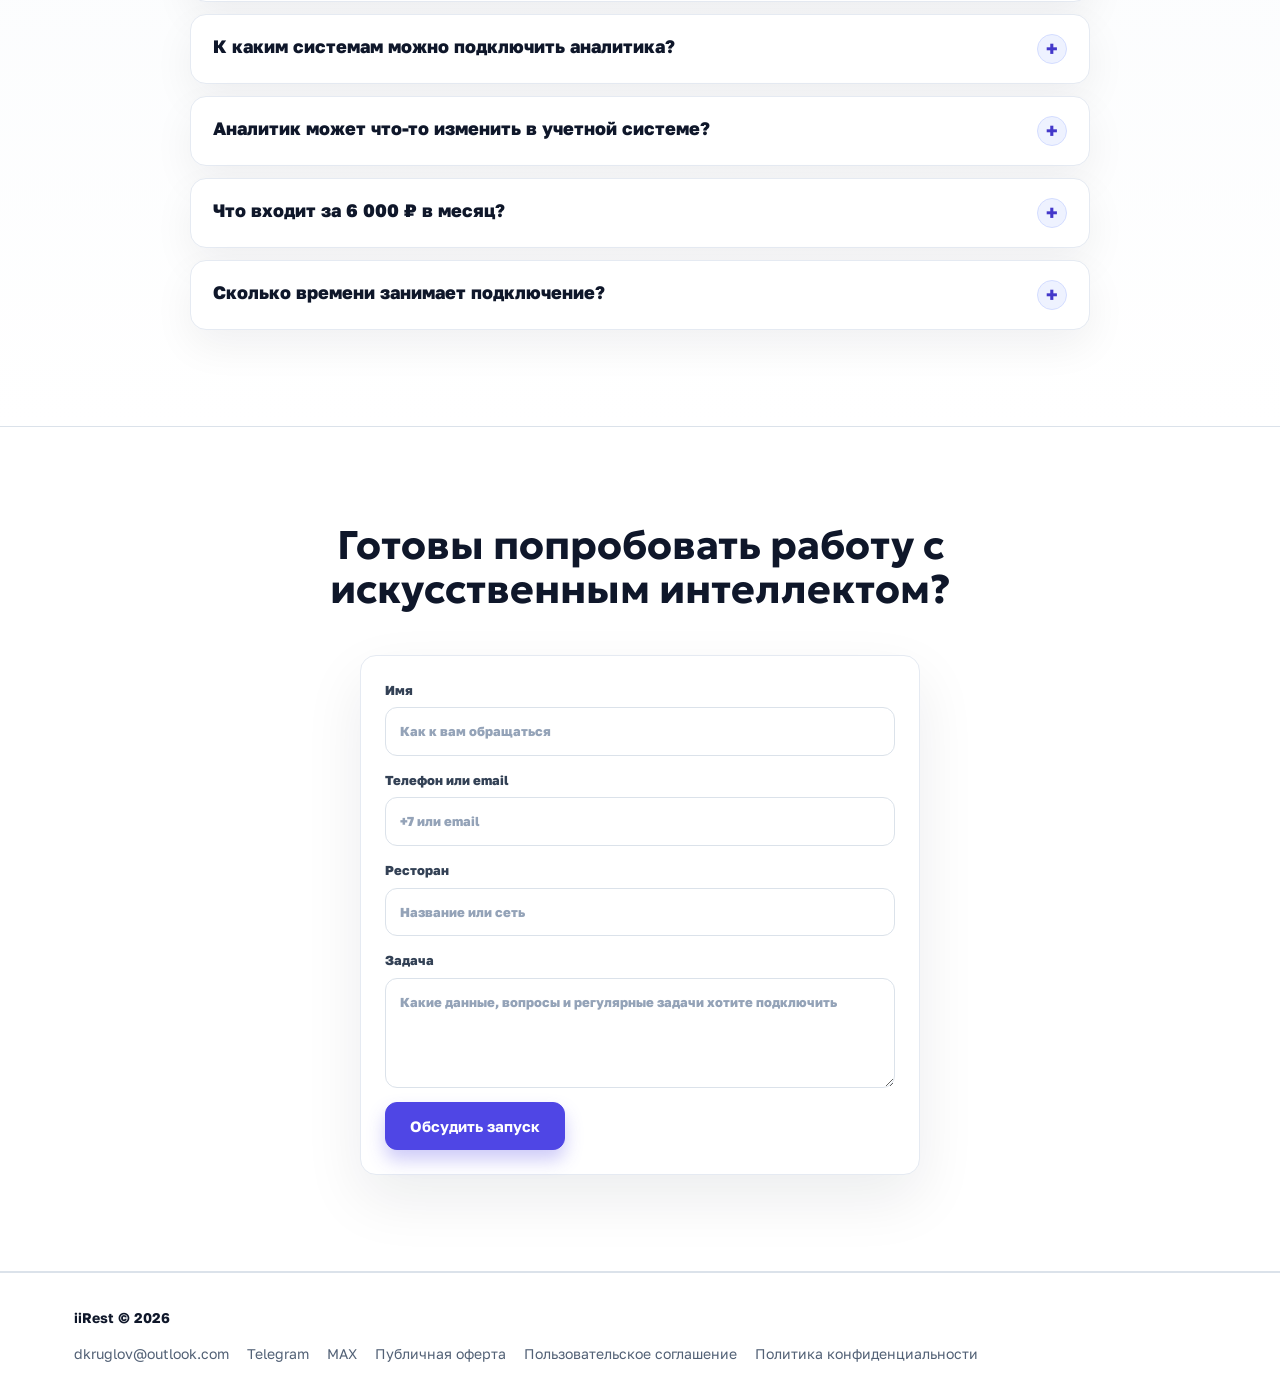
==== commit a56c4da5: "Add AI analyst labels to answer cards" ====
--- a/agent/index.html
+++ b/agent/index.html
@@ -32,7 +32,7 @@
       rel="stylesheet" />
   </noscript>
   <link rel="stylesheet" href="../site.css" />
-  <link rel="stylesheet" href="agent.css?v=20260608-faq" />
+  <link rel="stylesheet" href="agent.css?v=20260610-scenarios" />
 
   <meta property="og:type" content="website" />
   <meta property="og:site_name" content="iiRest" />
@@ -225,7 +225,7 @@
           <article class="use-item agent-chat-example reveal">
             <h3>Продвижение</h3>
             <p class="chat-prompt">«Изучи меню и продажи за 30 дней. Предложи новые комбо для доставки»</p>
-            <p class="chat-answer">Доставка уже дает чек выше, чем заказы без доставки, поэтому здесь лучше продавать
+            <p class="chat-answer"><strong>ИИ-аналитик:</strong> Доставка уже дает чек выше, чем заказы без доставки, поэтому здесь лучше продавать
               наборы "на двоих" и "на семью", а не дешевые перекусы. Главный вариант для баннера - "Большой грузинский
               на двоих": 6 вареных хинкали миксом, 2 чебурека, 2 соуса и 2 морса. По меню выходит примерно 1600+ ₽,
               комбо - 1499 ₽. Выглядит щедро и помогает поднять средний чек.</p>
@@ -233,35 +233,35 @@
           <article class="use-item agent-chat-example reveal">
             <h3>Продажи</h3>
             <p class="chat-prompt">«Какая вчера была выручка?»</p>
-            <p class="chat-answer">Выручка 148 760 ₽ — это −18% к средней среде за последние 4 недели. Основная
+            <p class="chat-answer"><strong>ИИ-аналитик:</strong> Выручка 148 760 ₽ — это −18% к средней среде за последние 4 недели. Основная
               просадка в 18:00–21:00: заказов меньше, средний чек почти не изменился. Значит, проблема скорее в потоке
               гостей, а не в цене. Источник: iiko → Продажи по часам, чеки, каналы продаж.</p>
           </article>
           <article class="use-item agent-chat-example reveal">
             <h3>Закупочные цены</h3>
             <p class="chat-prompt">«Где выросли закупочные цены?»</p>
-            <p class="chat-answer">За неделю заметно подорожали три позиции: моцарелла +46 ₽/кг, сливки +18 ₽/л, томаты
+            <p class="chat-answer"><strong>ИИ-аналитик:</strong> За неделю заметно подорожали три позиции: моцарелла +46 ₽/кг, сливки +18 ₽/л, томаты
               +27 ₽/кг. При текущем объеме это может давать около 18 400 ₽ переплаты в месяц. Первым стоит проверить
               поставщика по молочке. Источник: iiko → Накладные, закупочные цены, поставщики.</p>
           </article>
           <article class="use-item agent-chat-example reveal">
             <h3>Фудкост</h3>
             <p class="chat-prompt">«Какие блюда стали менее выгодными?»</p>
-            <p class="chat-answer">За неделю фудкост по хачапури вырос с 31% до 38%. Главная причина — подорожание сыра
+            <p class="chat-answer"><strong>ИИ-аналитик:</strong> За неделю фудкост по хачапури вырос с 31% до 38%. Главная причина — подорожание сыра
               и масла, а цена блюда не менялась. Лучше проверить поставщика по молочке или пересчитать техкарту перед
               следующим заказом. Источник: iiko → Техкарты, закупочные цены, продажи.</p>
           </article>
           <article class="use-item agent-chat-example reveal">
             <h3>Накладные</h3>
             <p class="chat-prompt">«Есть ли не проведенные накладные?»</p>
-            <p class="chat-answer">Да, за неделю найдено 4 не проведенные накладные на 47 800 ₽. Из-за них остатки и
+            <p class="chat-answer"><strong>ИИ-аналитик:</strong> Да, за неделю найдено 4 не проведенные накладные на 47 800 ₽. Из-за них остатки и
               фудкост могут отображаться некорректно. Лучше сначала провести молочку и овощи — по ним уже видно
               расхождение с фактическим расходом. Источник: iiko → Накладные, остатки, фудкост.</p>
           </article>
           <article class="use-item agent-chat-example reveal">
             <h3>Списания</h3>
             <p class="chat-prompt">«Где выросли потери?»</p>
-            <p class="chat-answer">За неделю списания по овощам выше нормы на 7 300 ₽. Основной рост — томаты и зелень
+            <p class="chat-answer"><strong>ИИ-аналитик:</strong> За неделю списания по овощам выше нормы на 7 300 ₽. Основной рост — томаты и зелень
               после выходных. Похоже, закупили больше фактического спроса. На следующую поставку лучше снизить объем на
               15–20%. Источник: iiko → Списания, закупки, продажи.</p>
           </article>
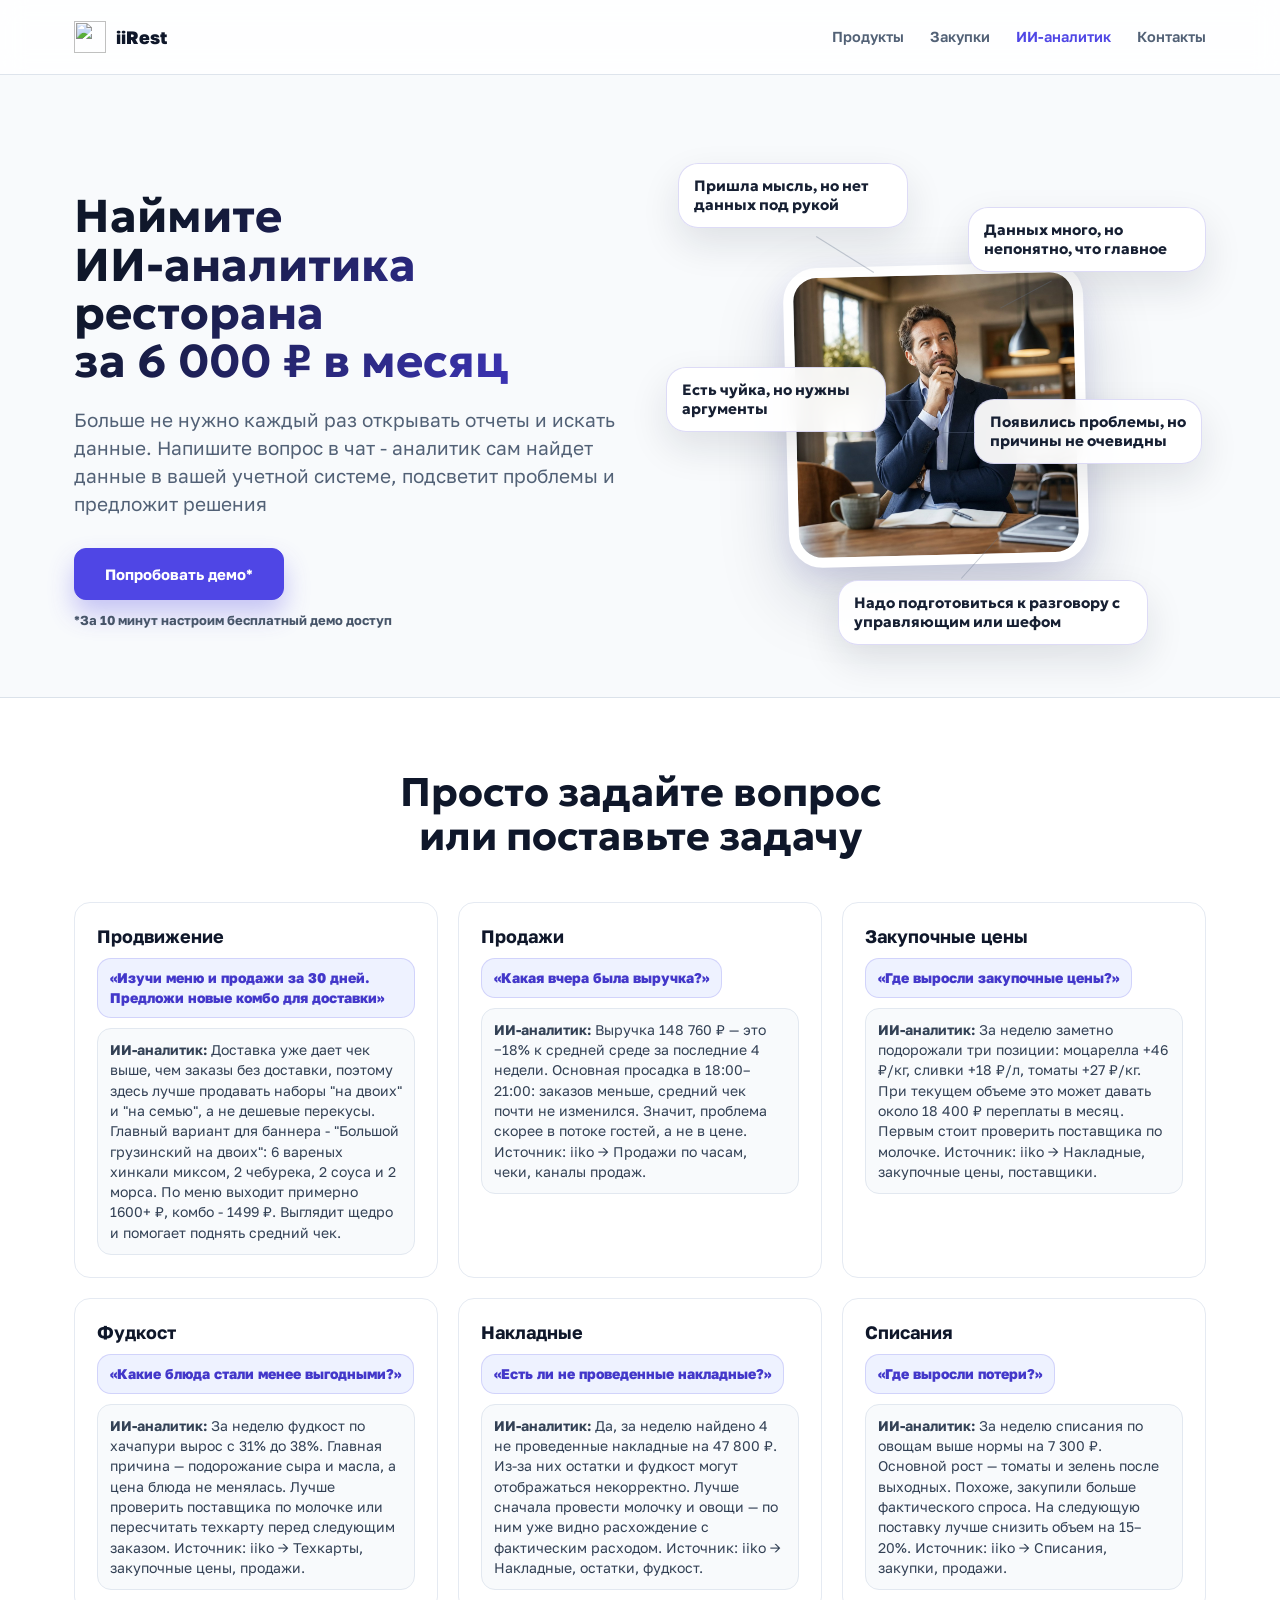
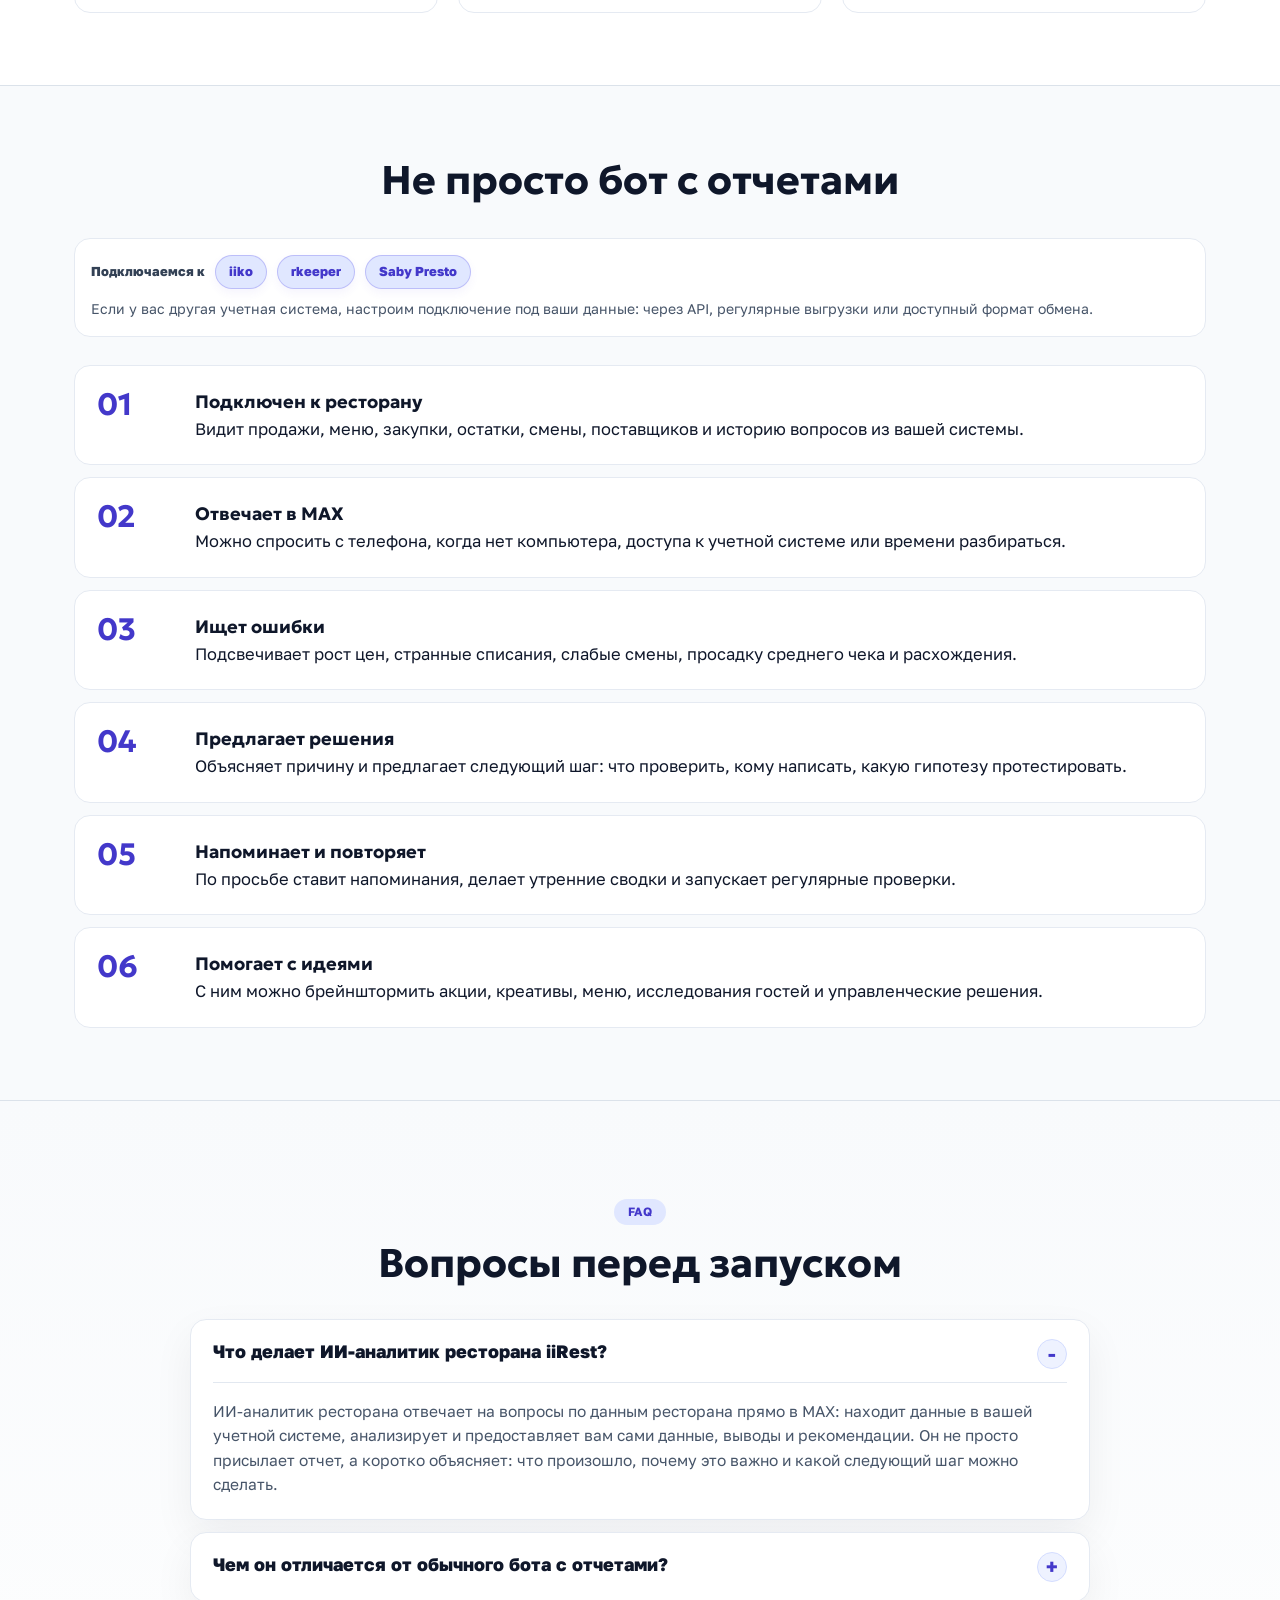
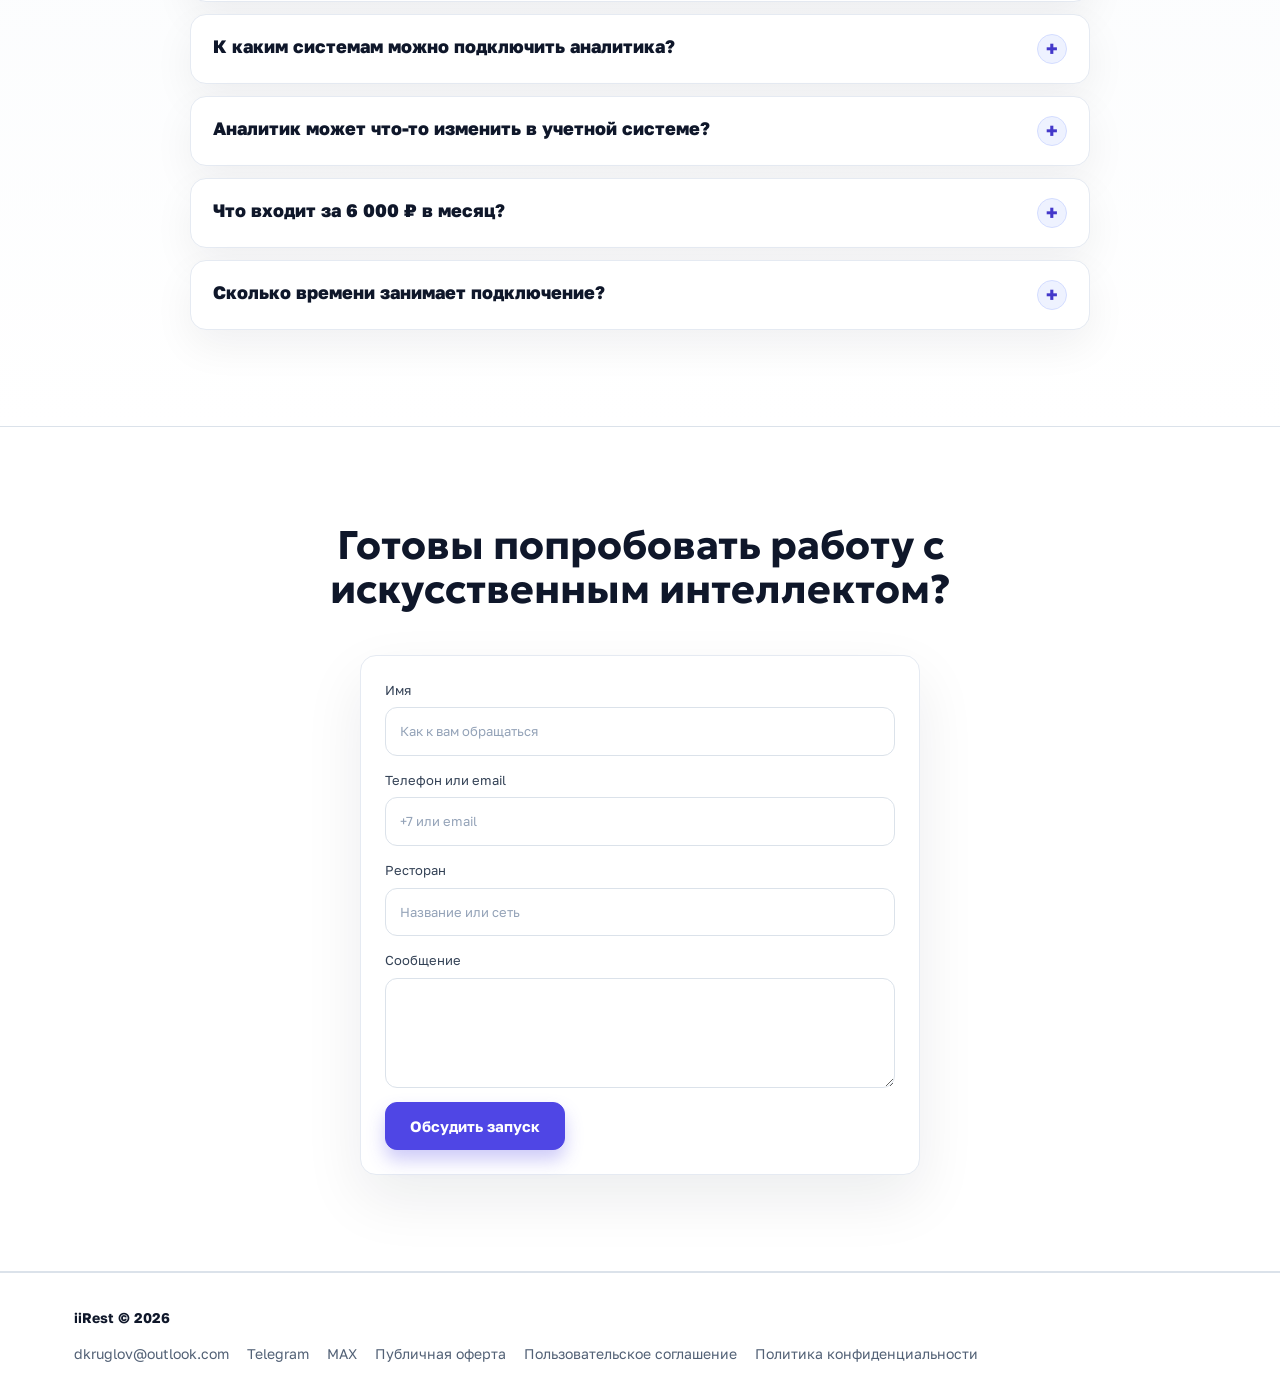
==== commit 5cf96f91: "Update agent contact form copy" ====
--- a/agent/index.html
+++ b/agent/index.html
@@ -392,8 +392,8 @@
             <input type="text" name="company" autocomplete="organization" placeholder="Название или сеть" data-ym-disable-keys />
           </label>
           <label>
-            Задача
-            <textarea name="message" rows="4" placeholder="Какие данные, вопросы и регулярные задачи хотите подключить" data-ym-disable-keys></textarea>
+            Сообщение
+            <textarea name="message" rows="4" data-ym-disable-keys></textarea>
           </label>
           <button class="btn primary" type="submit">Обсудить запуск</button>
         </form>
--- a/agent/agent.css
+++ b/agent/agent.css
@@ -1086,9 +1086,10 @@
 .agent-contact-form label {
   display: grid;
   gap: 7px;
+  font-family: var(--font-text);
   color: #334155;
   font-size: 13px;
-  font-weight: 800;
+  font-weight: 400;
 }
 
 .agent-contact-form input,
@@ -1100,6 +1101,8 @@
   color: var(--ink);
   background: #fff;
   padding: 13px 14px;
+  font-family: var(--font-text);
+  font-weight: 400;
   outline: none;
 }
 
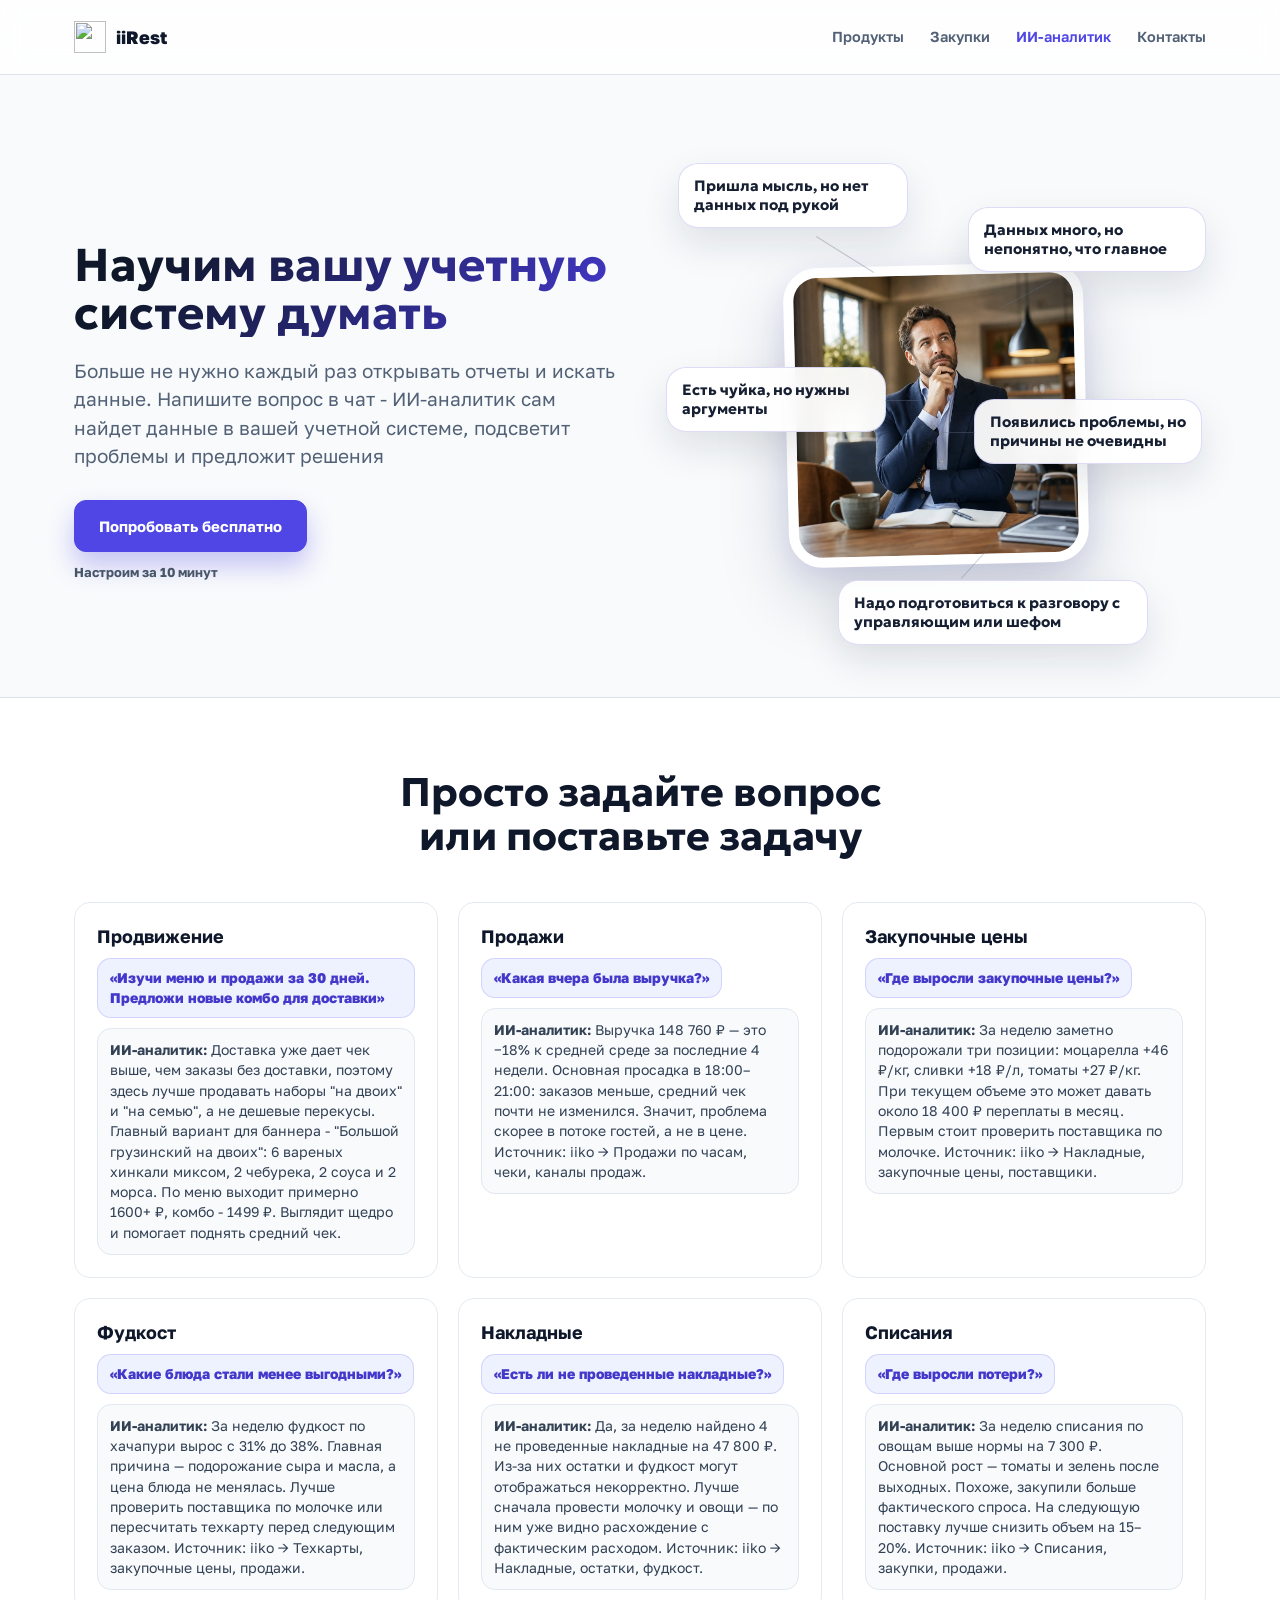
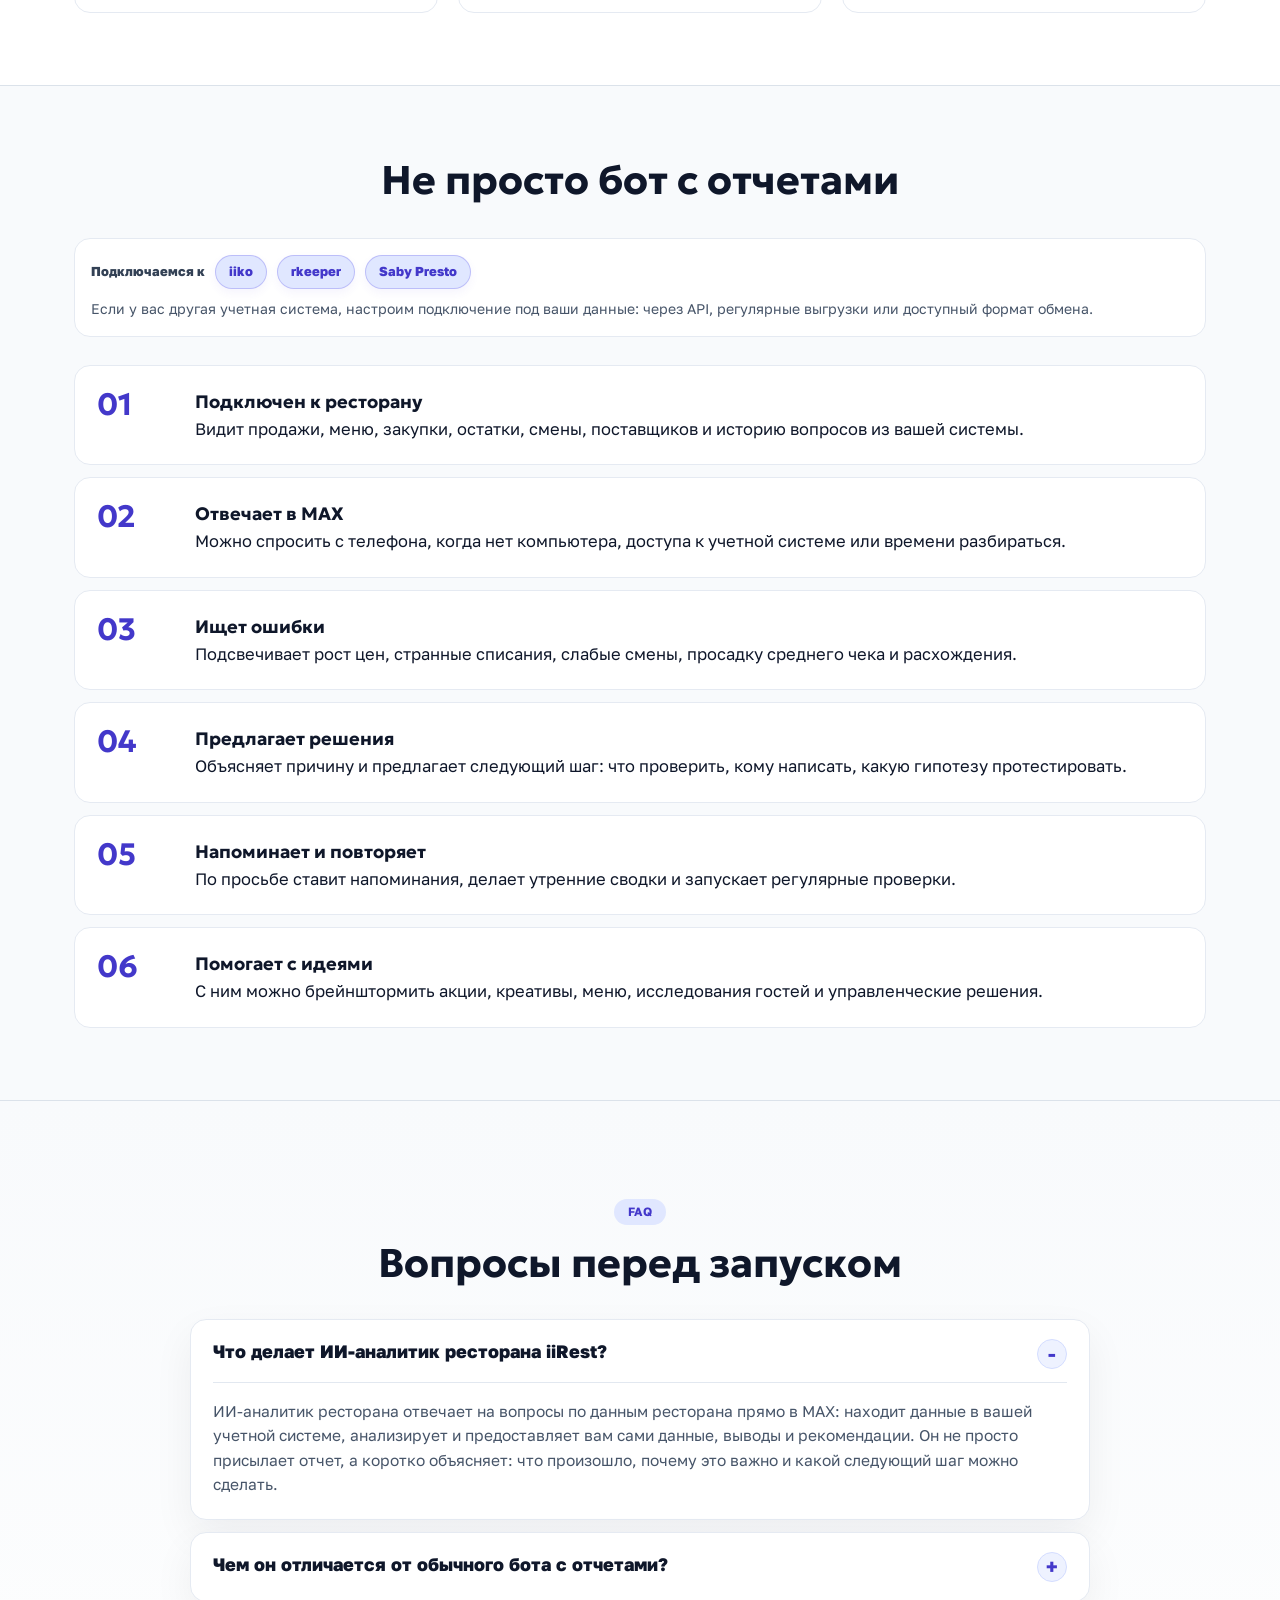
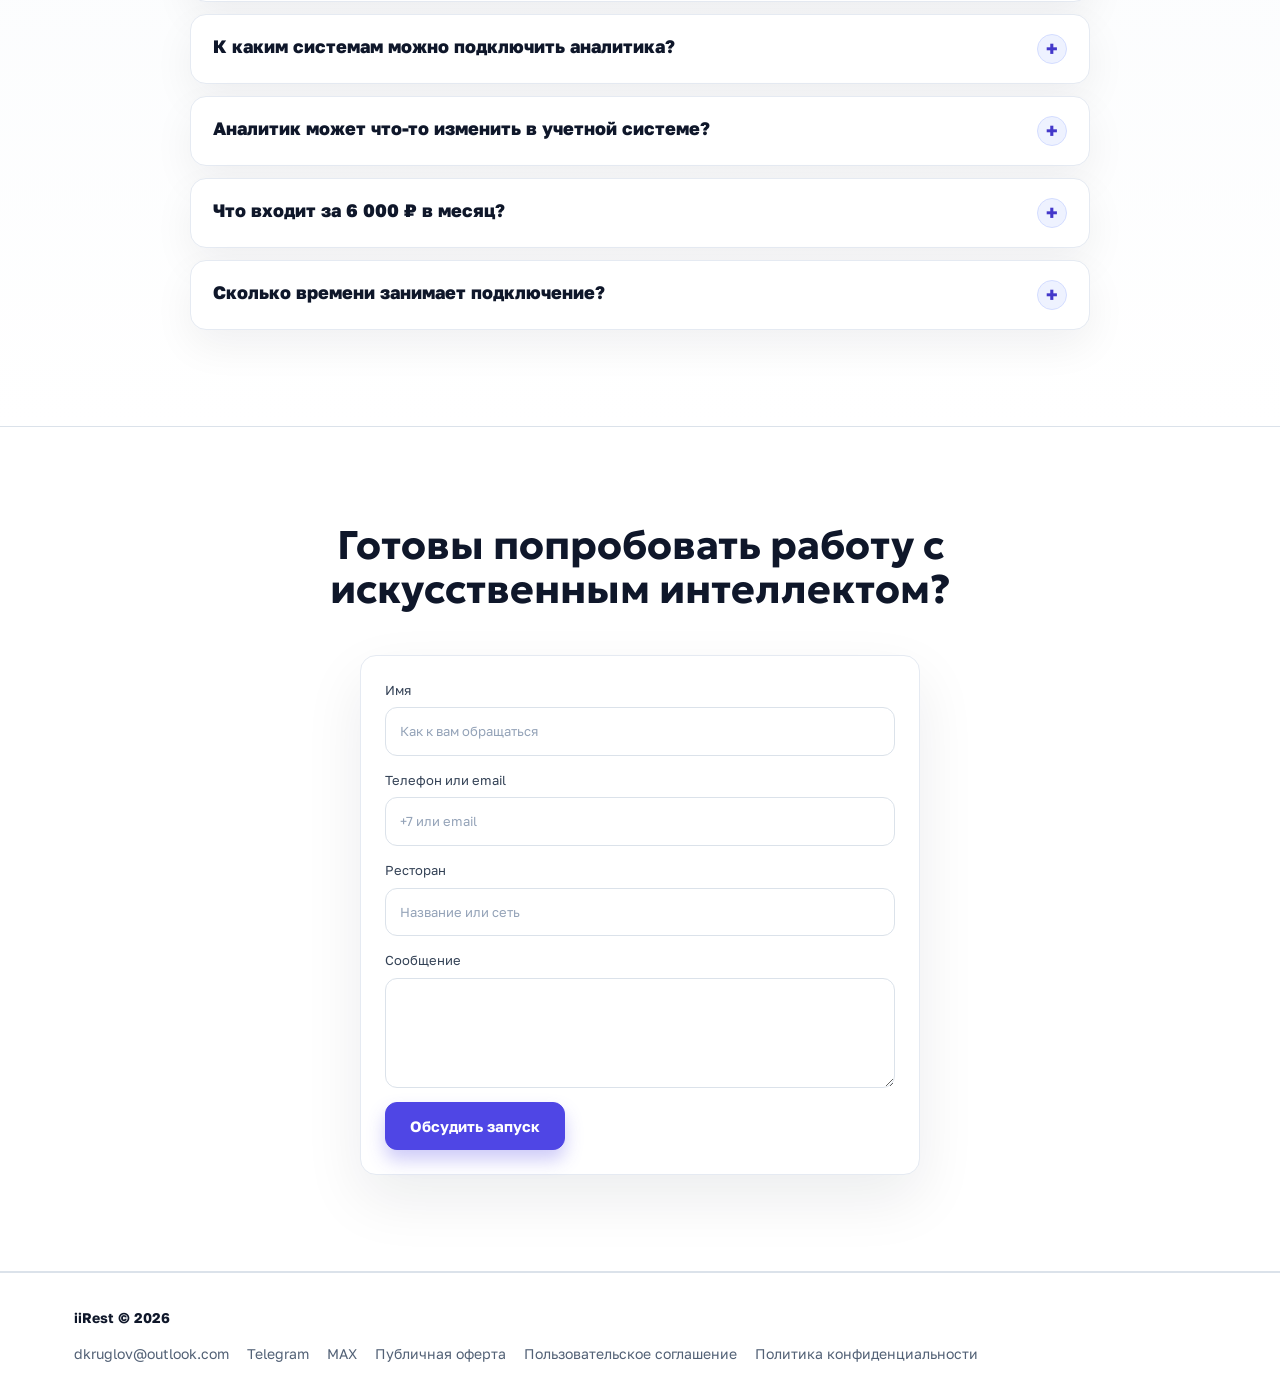
==== commit 69954a8b: "Update AI agent hero copy" ====
--- a/agent/index.html
+++ b/agent/index.html
@@ -186,13 +186,12 @@
     <section class="hero" id="top">
       <div class="container hero-grid">
         <div class="hero-copy reveal">
-          <h1 class="hero-title">Наймите ИИ&#8209;аналитика ресторана за&nbsp;6&nbsp;000&nbsp;₽ в месяц</h1>
-          <p class="lead">Больше не нужно каждый раз открывать отчеты и искать данные. Напишите вопрос в чат - аналитик
-            сам найдет данные в вашей учетной системе, подсветит проблемы и предложит решения</p>
+          <h1 class="hero-title">Научим вашу учетную систему думать</h1>
+          <p class="lead">Больше не нужно каждый раз открывать отчеты и искать данные. Напишите вопрос в чат - ИИ-аналитик сам найдет данные в вашей учетной системе, подсветит проблемы и предложит решения</p>
           <div class="hero-actions">
-            <a class="btn primary" href="#contact">Попробовать демо*</a>
+            <a class="btn primary" href="#contact">Попробовать бесплатно</a>
           </div>
-          <p class="hero-demo-note">*За 10 минут настроим бесплатный демо доступ</p>
+          <p class="hero-demo-note">Настроим за 10 минут</p>
         </div>
 
         <div class="hero-visual reveal" aria-label="Ситуации, где ИИ-аналитик помогает управляющему">
